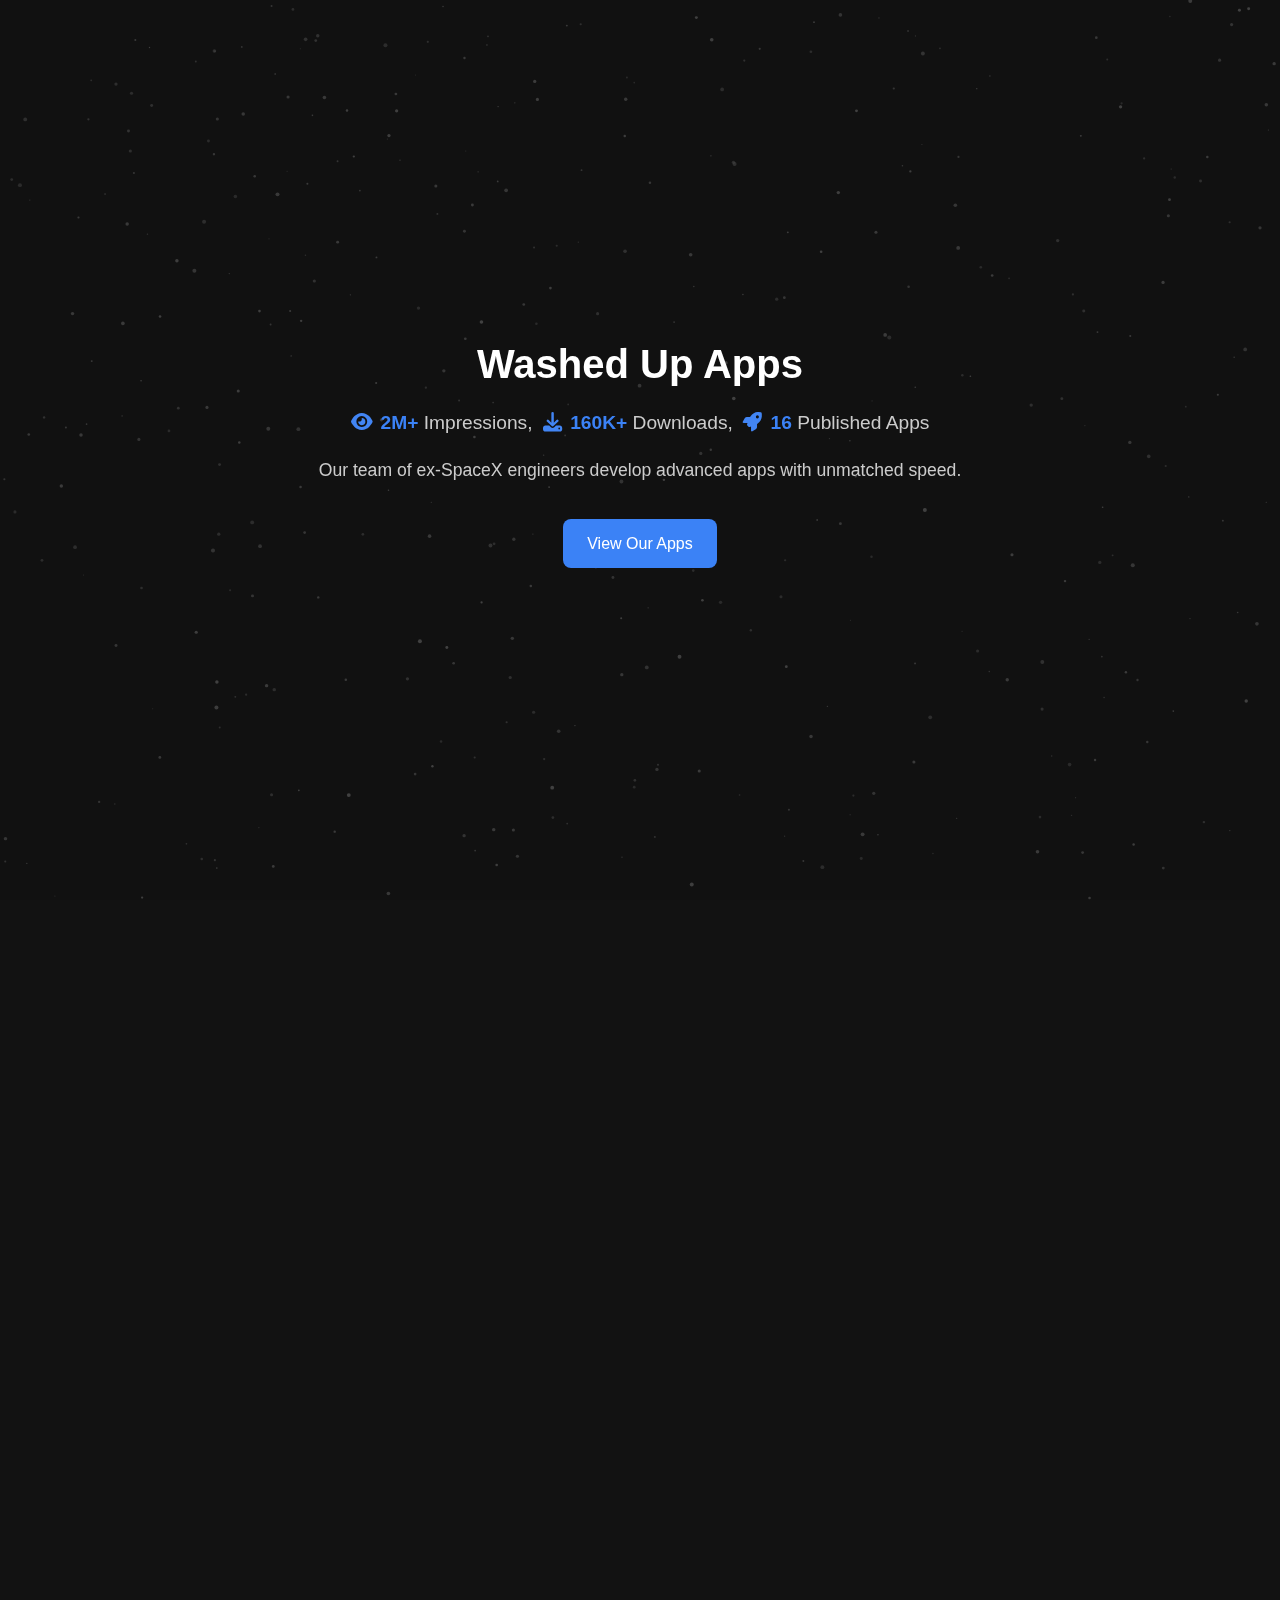
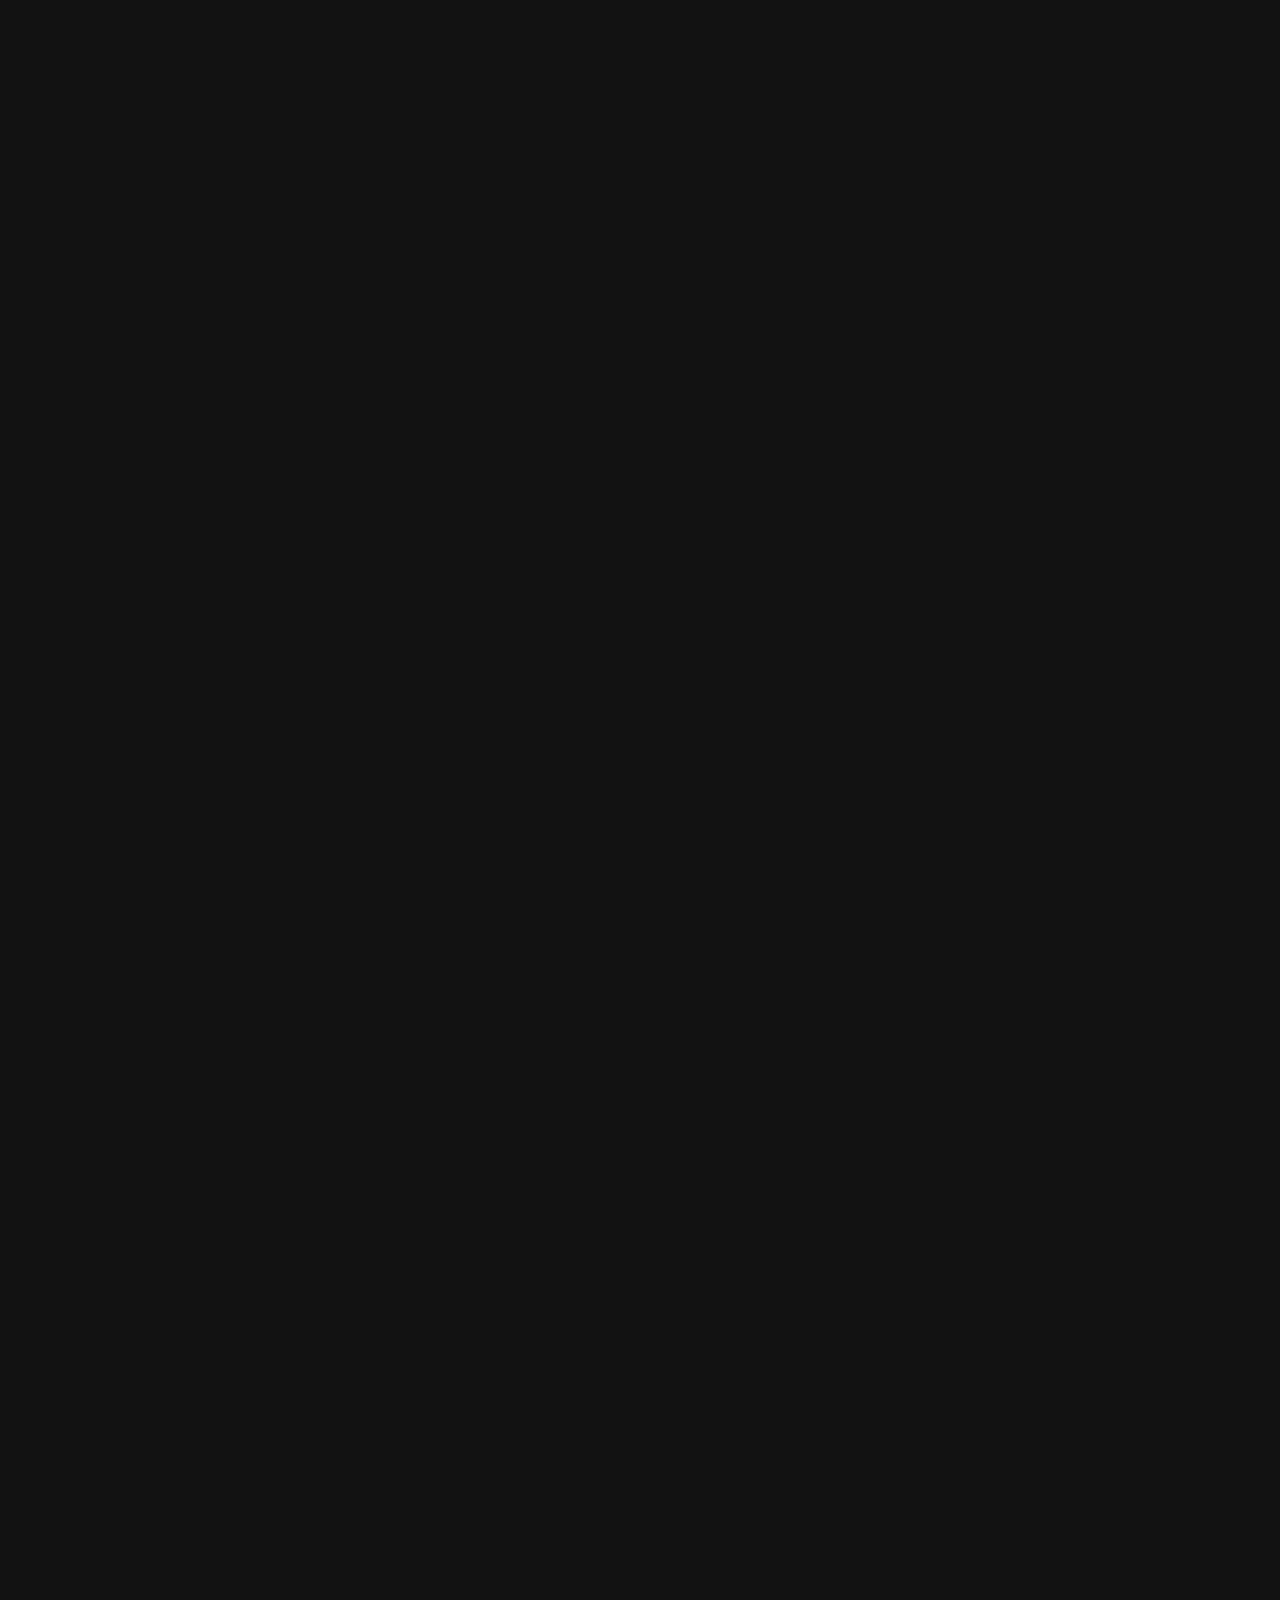
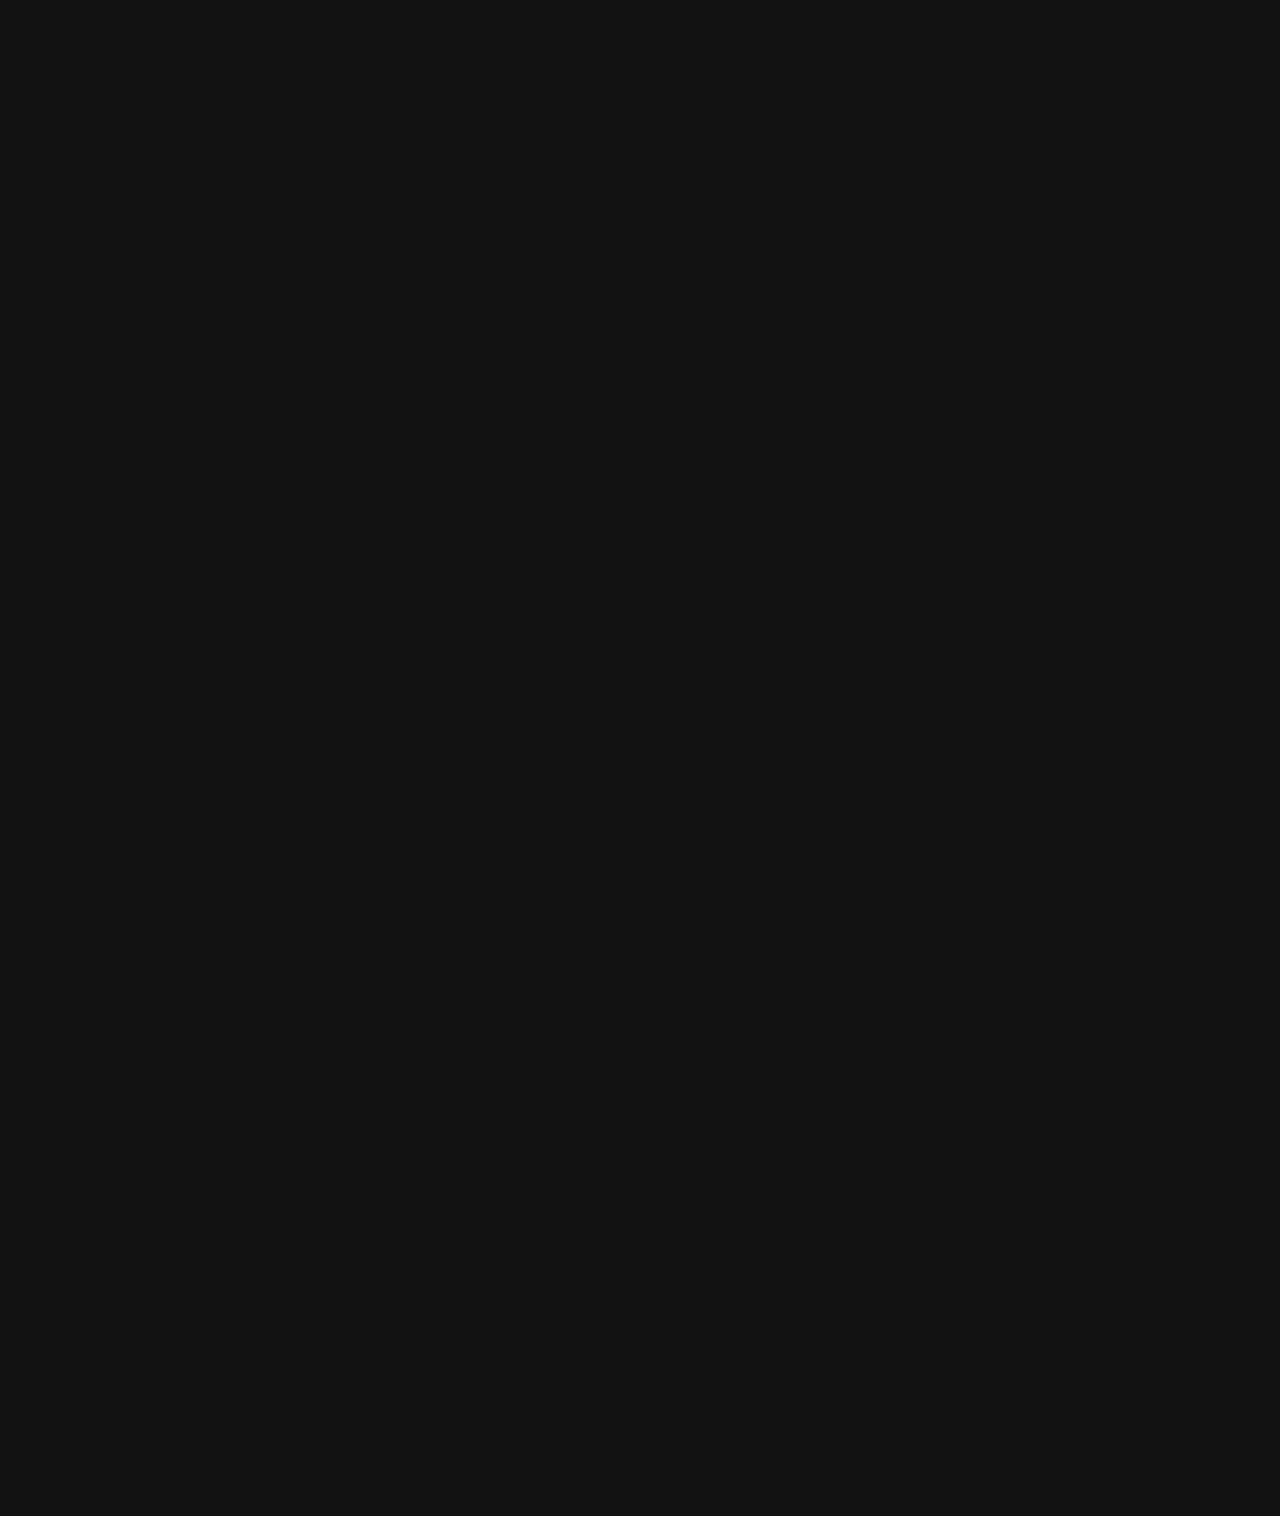
==== index.html @ 058f7f11 "thing" ====
<!DOCTYPE html>
<html lang="en">
<head>
    <meta charset="UTF-8">
    <meta name="viewport" content="width=device-width, initial-scale=1.0">
    <title>Washed Up Apps</title>
    <!-- Favicon -->
    <link rel="icon" href="wash.png" type="image/png">
    <!-- Font Awesome CDN for Icons -->
    <link rel="stylesheet" href="https://cdnjs.cloudflare.com/ajax/libs/font-awesome/6.4.0/css/all.min.css">
    <style>
        /* Reset and Base Styles */
        *, *::before, *::after {
            margin: 0;
            padding: 0;
            box-sizing: border-box;
        }

        html, body {
            height: 100%;
            scroll-behavior: smooth;
            overflow: hidden;
        }

        body {
            background-color: #121212;
            color: #E0E0E0;
            font-family: 'Helvetica Neue', Helvetica, Arial, sans-serif;
            line-height: 1.6;
            position: relative;
            overflow-y: scroll;
            scroll-snap-type: y mandatory;
            padding-top: 0; /* Removed padding as header is no longer present */
        }

        a {
            color: inherit;
            text-decoration: none;
        }

        /* Canvas Background */
        #starfield {
            position: fixed;
            top: 0;
            left: 0;
            width: 100%;
            height: 100%;
            z-index: -1;
        }

        /* Section Styles */
        section {
            scroll-snap-align: start;
            min-height: 100vh;
            padding: 2rem;
            display: flex;
            align-items: center;
            justify-content: center;
            position: relative;
            z-index: 1;
        }

        /* Hero Section */
        .hero {
            background: rgba(18, 18, 18, 0.8);
            display: flex;
            align-items: center;
            justify-content: center;
            text-align: center;
            flex-direction: column;
            color: #FFFFFF;
        }

        .hero h1 {
            font-size: 3rem;
            margin-bottom: 1rem;
            animation: fadeInDown 1s ease-out forwards;
        }

        .hero p {
            font-size: 1.2rem;
            margin-bottom: 2rem;
            color: #CCCCCC;
            animation: fadeInUp 1.2s ease-out forwards;
            max-width: 800px;
            text-align: center; /* Ensure text is centered */
        }

        .hero p i {
            color: #3B82F6;
            margin-right: 0.5rem;
        }

        .hero p span {
            color: #3B82F6; /* Highlight color for numbers */
            font-weight: 600;
        }

        .published-apps-count {
            margin-right: 0.5rem; /* Added spacing between "16" and "Published Apps" */
        }

        .hero a {
            background-color: #3B82F6;
            padding: 0.75rem 1.5rem;
            border-radius: 8px;
            color: #FFFFFF;
            font-weight: 500;
            transition: background-color 0.3s, transform 0.3s;
            animation: fadeInUp 1.4s ease-out forwards;
            display: inline-block;
        }

        .hero a:hover {
            background-color: #2563EB;
            transform: translateY(-2px);
        }

        /* App Portfolio */
        .app-item {
            display: flex;
            align-items: center;
            background-color: rgba(30, 30, 30, 0.95);
            border-radius: 12px;
            padding: 1rem;
            transition: opacity 0.6s ease-out, transform 0.6s ease-out;
            opacity: 0; /* Initial hidden state */
            transform: translateY(20px); /* Initial hidden state */
            box-shadow: 0 4px 8px rgba(0,0,0,0.3);
            backdrop-filter: blur(5px);
            width: 90%;
            max-width: 1200px;
            margin: 2rem auto; /* Horizontally centered */
        }

        /* Animated State */
        .app-item.animate {
            opacity: 1;
            transform: translateY(0);
        }

        /* App Image */
        .app-image {
            flex: 1 1 40%;
            max-width: 30%;
            margin-right: 2rem;
            position: relative;
        }

        .app-image img {
            width: 70%;
            height: auto;
            border-radius: 12px;
            /* Optional: Add an iPhone frame background */
            /* You can use an image of an iPhone frame and position the screenshot inside it */
            /* For simplicity, we're using a placeholder image */
        }

        /* App Details */
        .app-details {
            flex: 2;
            display: flex;
            flex-direction: column;
            justify-content: center;
        }

        .app-title {
            font-size: 1.8rem;
            margin-bottom: 0.5rem;
            color: #FFFFFF;
        }

        .app-description {
            font-size: 1rem;
            color: #B3B3B3;
            margin-bottom: 1.5rem;
        }

        /* App Stats */
        .app-stats {
            display: flex;
            gap: 2rem;
            margin-bottom: 1.5rem;
        }

        .stat {
            display: flex;
            flex-direction: column;
            align-items: flex-start;
        }

        .stat-number {
            font-size: 1.2rem;
            font-weight: 600;
            color: #3B82F6;
        }

        .stat-label {
            font-size: 0.9rem;
            color: #CCCCCC;
        }

        /* Adjust Button Position */
        .app-button {
            align-self: flex-start;
            background-color: #3B82F6;
            color: #FFFFFF;
            padding: 0.75rem 1.5rem;
            border: none;
            border-radius: 8px;
            cursor: pointer;
            transition: background-color 0.3s, transform 0.3s;
            font-size: 1rem;
            font-weight: 500;
        }

        .app-button:hover {
            background-color: #2563EB;
            transform: translateY(-2px);
        }

        /* Contact Section */
        .contact-section {
            background: rgba(18, 18, 18, 0.8);
            display: flex;
            flex-direction: column;
            align-items: center;
            justify-content: center;
            color: #FFFFFF;
        }

        .contact-section h2 {
            font-size: 2rem;
            margin-bottom: 1.5rem;
        }

        .social-links {
            display: flex;
            gap: 2rem;
        }

        .social-links a {
            color: #3B82F6;
            font-size: 1.5rem;
            transition: color 0.3s;
            display: flex;
            align-items: center;
            gap: 0.5rem;
        }

        .social-links a:hover {
            color: #2563EB;
        }

        /* Footer */
        footer {
            text-align: center;
            padding: 2rem 0;
            color: #777777;
            font-size: 0.9rem;
            border-top: 1px solid #333333;
            position: relative;
            z-index: 1;
        }

        /* Animations */
        @keyframes fadeInDown {
            from {
                opacity: 0;
                transform: translateY(-20px);
            }
            to {
                opacity: 1;
                transform: translateY(0);
            }
        }

        @keyframes fadeInUp {
            from {
                opacity: 0;
                transform: translateY(20px);
            }
            to {
                opacity: 1;
                transform: translateY(0);
            }
        }

        /* Responsive */
        @media (max-width: 992px) {
            .app-item {
                flex-direction: column;
                align-items: flex-start;
                margin: 2rem auto; /* Ensure horizontal centering */
            }

            .app-image {
                margin-right: 0;
                margin-bottom: 1.5rem;
                max-width: 100%;
                flex: 1 1 100%;
            }

            .app-stats {
                flex-wrap: wrap;
                gap: 1rem;
            }
        }

        @media (max-width: 768px) {
            .hero h1 {
                font-size: 2.5rem;
            }

            .hero p {
                font-size: 1rem;
            }

            .app-title {
                font-size: 1.5rem;
            }

            .app-description {
                font-size: 0.95rem;
            }

            .stat-number {
                font-size: 1rem;
            }

            .stat-label {
                font-size: 0.8rem;
            }
        }

        @media (max-width: 480px) {
            .app-button {
                padding: 0.6rem 1.2rem;
                font-size: 0.95rem;
            }

            .social-links {
                flex-direction: column;
                gap: 1rem;
            }
        }
    </style>
</head>
<body>

    <!-- Canvas for Moving Starry Background -->
    <canvas id="starfield"></canvas>

    <!-- Hero Section -->
    <section class="hero" id="hero">
        <div class="hero-content">
<h1 style="margin-bottom: 10px; font-size: 2.5rem;">Washed Up Apps</h1>
<p style="line-height: 1.8; font-size: 1.2rem; margin-bottom: 15px;">
    <i class="fas fa-eye" style="color: #4285F4; margin-right: 8px;"></i><span>2M+</span> Impressions,&nbsp;
    <i class="fas fa-download" style="color: #4285F4; margin-right: 8px;"></i><span>160K+</span> Downloads,&nbsp;
    <i class="fas fa-rocket" style="color: #4285F4; margin-right: 8px;"></i><span>16</span> Published Apps
</p>
<p style="line-height: 1.8; font-size: 1.1rem;">
    Our team of ex-SpaceX engineers develop advanced apps with unmatched speed.
</p>
            <a href="#apps">View Our Apps</a>
        </div>
    </section>

    <!-- App Portfolio -->
    <section class="app-item animate" id="apps" data-delay="0.1s">
        <div class="app-image">
            <!-- Replace with your actual screenshot image inside an iPhone frame -->
            <img src="3.png" alt="RizzGPT Screenshot" loading="lazy">
        </div>
        <div class="app-details">
            <h2 class="app-title">RizzGPT</h2>
            <p class="app-description">Your AI-powered dating wingman to craft the perfect messages.</p>
            <div class="app-stats">
                <div class="stat">
                    <span class="stat-number">70k+</span>
                    <span class="stat-label">Downloads</span>
                </div>
                <div class="stat">
                    <span class="stat-number">1M+</span>
                    <span class="stat-label">Impressions</span>
                </div>
                <div class="stat">
                    <span class="stat-number">4.1/5</span>
                    <span class="stat-label">Rating</span>
                </div>
            </div>
            <button class="app-button" onclick="window.location.href='https://apps.apple.com/us/app/rizzgpt-ai-dating-wingman/id6444730312?platform=iphone'">More Info</button>
        </div>
    </section>

    <section class="app-item animate" data-delay="0.2s">
        <div class="app-image">
            <img src="5.png" alt="MemeGPT Screenshot" loading="lazy">
        </div>
        <div class="app-details">
            <h2 class="app-title">MemeGPT</h2>
            <p class="app-description">Create hilarious memes effortlessly with AI-driven tools.</p>
            <div class="app-stats">
                <div class="stat">
                    <span class="stat-number">10K+</span>
                    <span class="stat-label">Downloads</span>
                </div>
                <div class="stat">
                    <span class="stat-number">400K+</span>
                    <span class="stat-label">Impressions</span>
                </div>
                <div class="stat">
                    <span class="stat-number">4.9/5</span>
                    <span class="stat-label">Rating</span>
                </div>
            </div>
            <button class="app-button" onclick="window.location.href='https://apps.apple.com/us/app/memegpt-ai-meme-generator/id6476749813'">More Info</button>
        </div>
    </section>

    <section class="app-item animate" data-delay="0.3s">
        <div class="app-image">
            <img src="4.png" alt="Watevent Screenshot" loading="lazy">
        </div>
        <div class="app-details">
            <h2 class="app-title">Watevent</h2>
            <p class="app-description">Discover and join local fun events tailored to your interests.</p>
            <div class="app-stats">
                <div class="stat">
                    <span class="stat-number">5K+</span>
                    <span class="stat-label">Downloads</span>
                </div>
                <div class="stat">
                    <span class="stat-number">100K+</span>
                    <span class="stat-label">Impressions</span>
                </div>
                <div class="stat">
                    <span class="stat-number">4.9/5</span>
                    <span class="stat-label">Rating</span>
                </div>
            </div>
            <button class="app-button" onclick="window.location.href='https://apps.apple.com/us/app/watevent-local-fun-events/id6475428219?platform=iphone'">More Info</button>
        </div>
    </section>

    <!-- Add more app-item sections as needed -->

    <!-- Contact Section -->
    <section class="contact-section" id="contact">
        <h2>Connect with Us</h2>
        <div class="social-links">
            <a href="https://x.com/ariwasch" target="_blank" aria-label="Ari's X">
                <i class="fab fa-twitter"></i> Ari
            </a>
            <a href="https://x.com/amaan_shabeer" target="_blank" aria-label="Amaan's X">
                <i class="fab fa-twitter"></i> Amaan
            </a>
        </div>
    </section>

    <!-- Footer -->
    <footer>
        &copy; 2024 App Company. All rights reserved.
    </footer>

    <!-- JavaScript for Scroll-triggered Animations and Starfield -->
    <script>
        // Starfield Animation
        const canvas = document.getElementById('starfield');
        const ctx = canvas.getContext('2d');

        // Resize canvas to full window size
        function resizeCanvas() {
            canvas.width = window.innerWidth;
            canvas.height = window.innerHeight;
        }

        window.addEventListener('resize', resizeCanvas);
        resizeCanvas();

        // Star class
        class Star {
            constructor(x, y, radius, speed, opacity) {
                this.x = x;
                this.y = y;
                this.radius = radius;
                this.speed = speed;
                this.opacity = opacity;
                this.direction = Math.random() * Math.PI * 2;
            }

            update() {
                this.x += Math.cos(this.direction) * this.speed;
                this.y += Math.sin(this.direction) * this.speed;

                // Wrap around the screen
                if (this.x < 0) this.x = canvas.width;
                if (this.x > canvas.width) this.x = 0;
                if (this.y < 0) this.y = canvas.height;
                if (this.y > canvas.height) this.y = 0;
            }

            draw(ctx) {
                ctx.beginPath();
                ctx.arc(this.x, this.y, this.radius, 0, Math.PI * 2);
                ctx.fillStyle = `rgba(255, 255, 255, ${this.opacity})`;
                ctx.fill();
            }
        }

        // Initialize stars
        const stars = [];
        const numStars = 400;

        for (let i = 0; i < numStars; i++) {
            const x = Math.random() * canvas.width;
            const y = Math.random() * canvas.height;
            const radius = Math.random() * 1.5 + 0.5;
            const speed = Math.random() * 0.5 + 0.2;
            const opacity = Math.random() * 0.5 + 0.5;
            stars.push(new Star(x, y, radius, speed, opacity));
        }

        // Animation loop
        function animate() {
            ctx.clearRect(0, 0, canvas.width, canvas.height);
            for (let star of stars) {
                star.update();
                star.draw(ctx);
            }
            requestAnimationFrame(animate);
        }

        animate();

        // Scroll-triggered Animations using Intersection Observer
        document.addEventListener('DOMContentLoaded', function() {
            const appItems = document.querySelectorAll('.app-item');

            const observerOptions = {
                root: null, // viewport
                rootMargin: '0px',
                threshold: 0.5 // trigger when 50% of the element is visible
            };

            const observer = new IntersectionObserver((entries, observer) => {
                entries.forEach(entry => {
                    if (entry.isIntersecting) {
                        // Optional: Set a custom delay if using data-delay attribute
                        const delay = entry.target.dataset.delay || '0s';
                        entry.target.style.transitionDelay = delay;

                        // Add the animate class to trigger CSS transition
                        entry.target.classList.add('animate');

                        // Stop observing the current target
                        observer.unobserve(entry.target);
                    }
                });
            }, observerOptions);

            appItems.forEach(item => {
                observer.observe(item);
            });
        });
    </script>
</body>
</html>
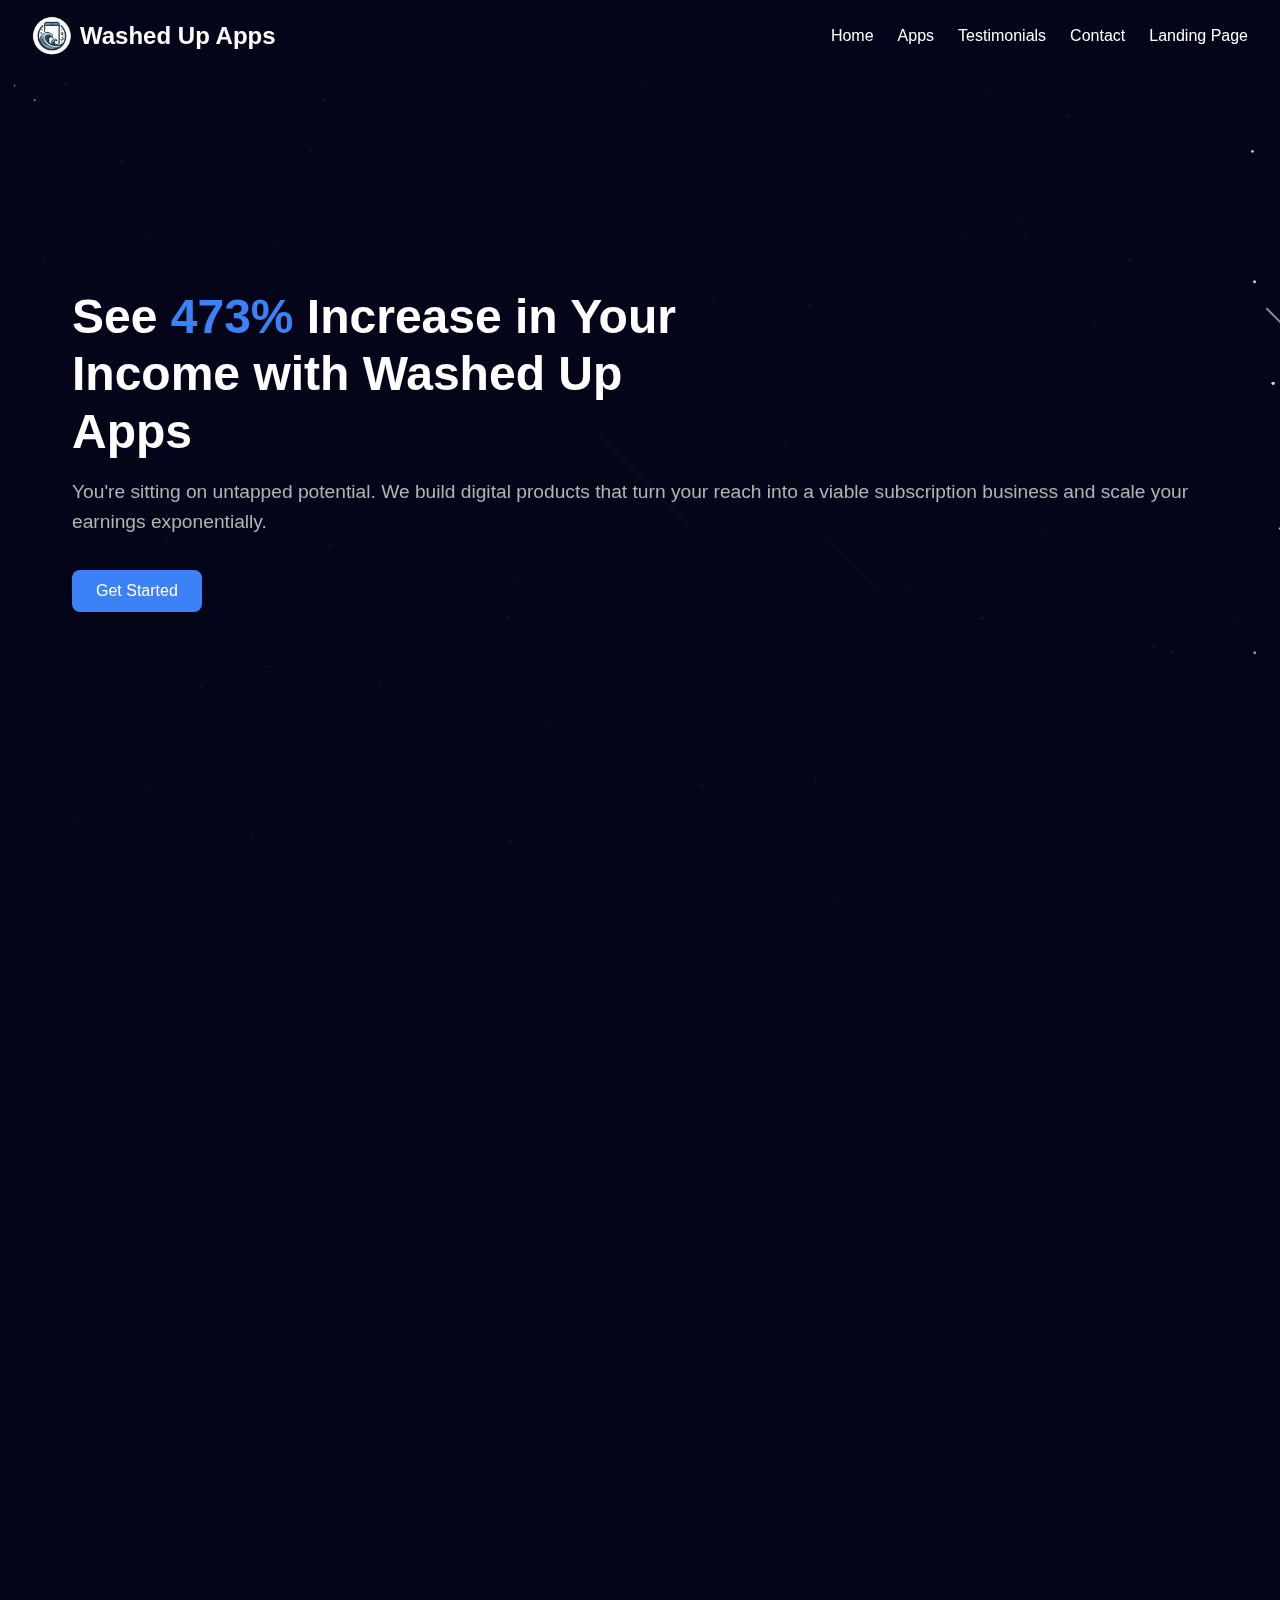
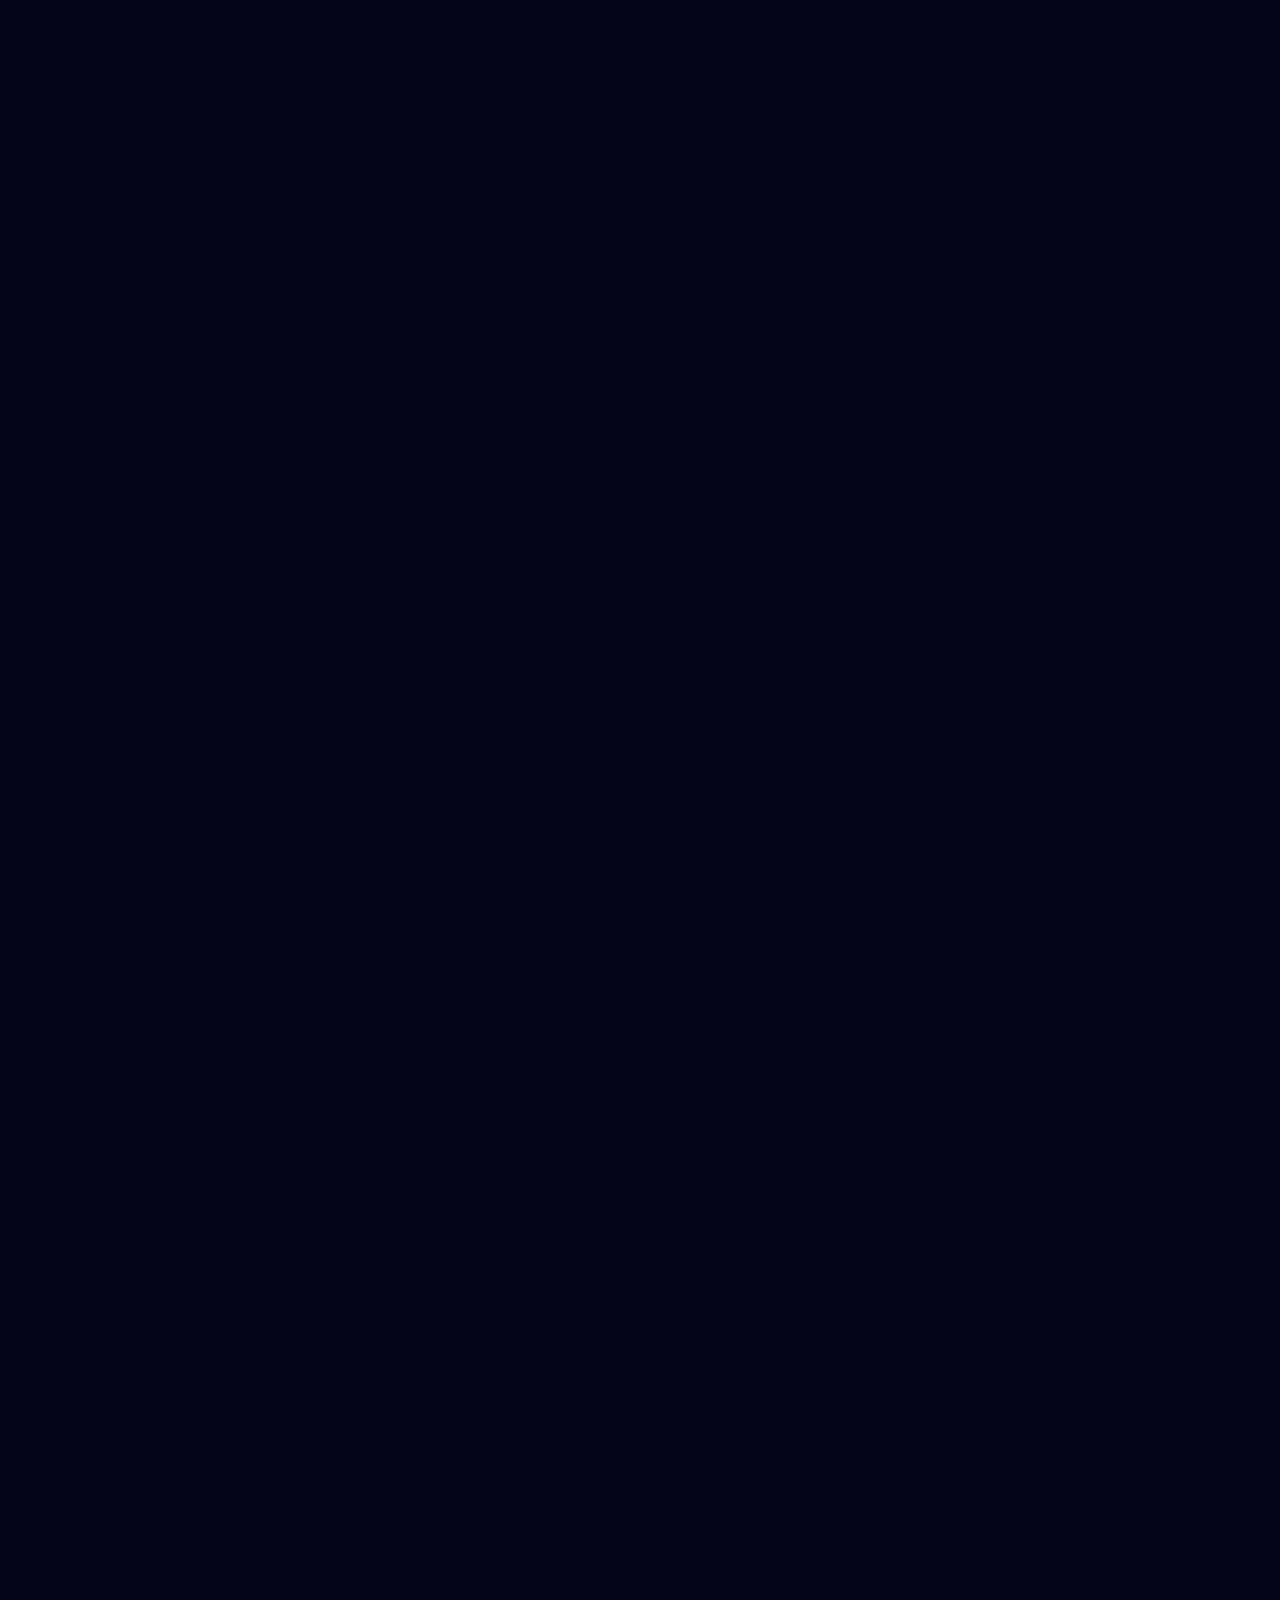
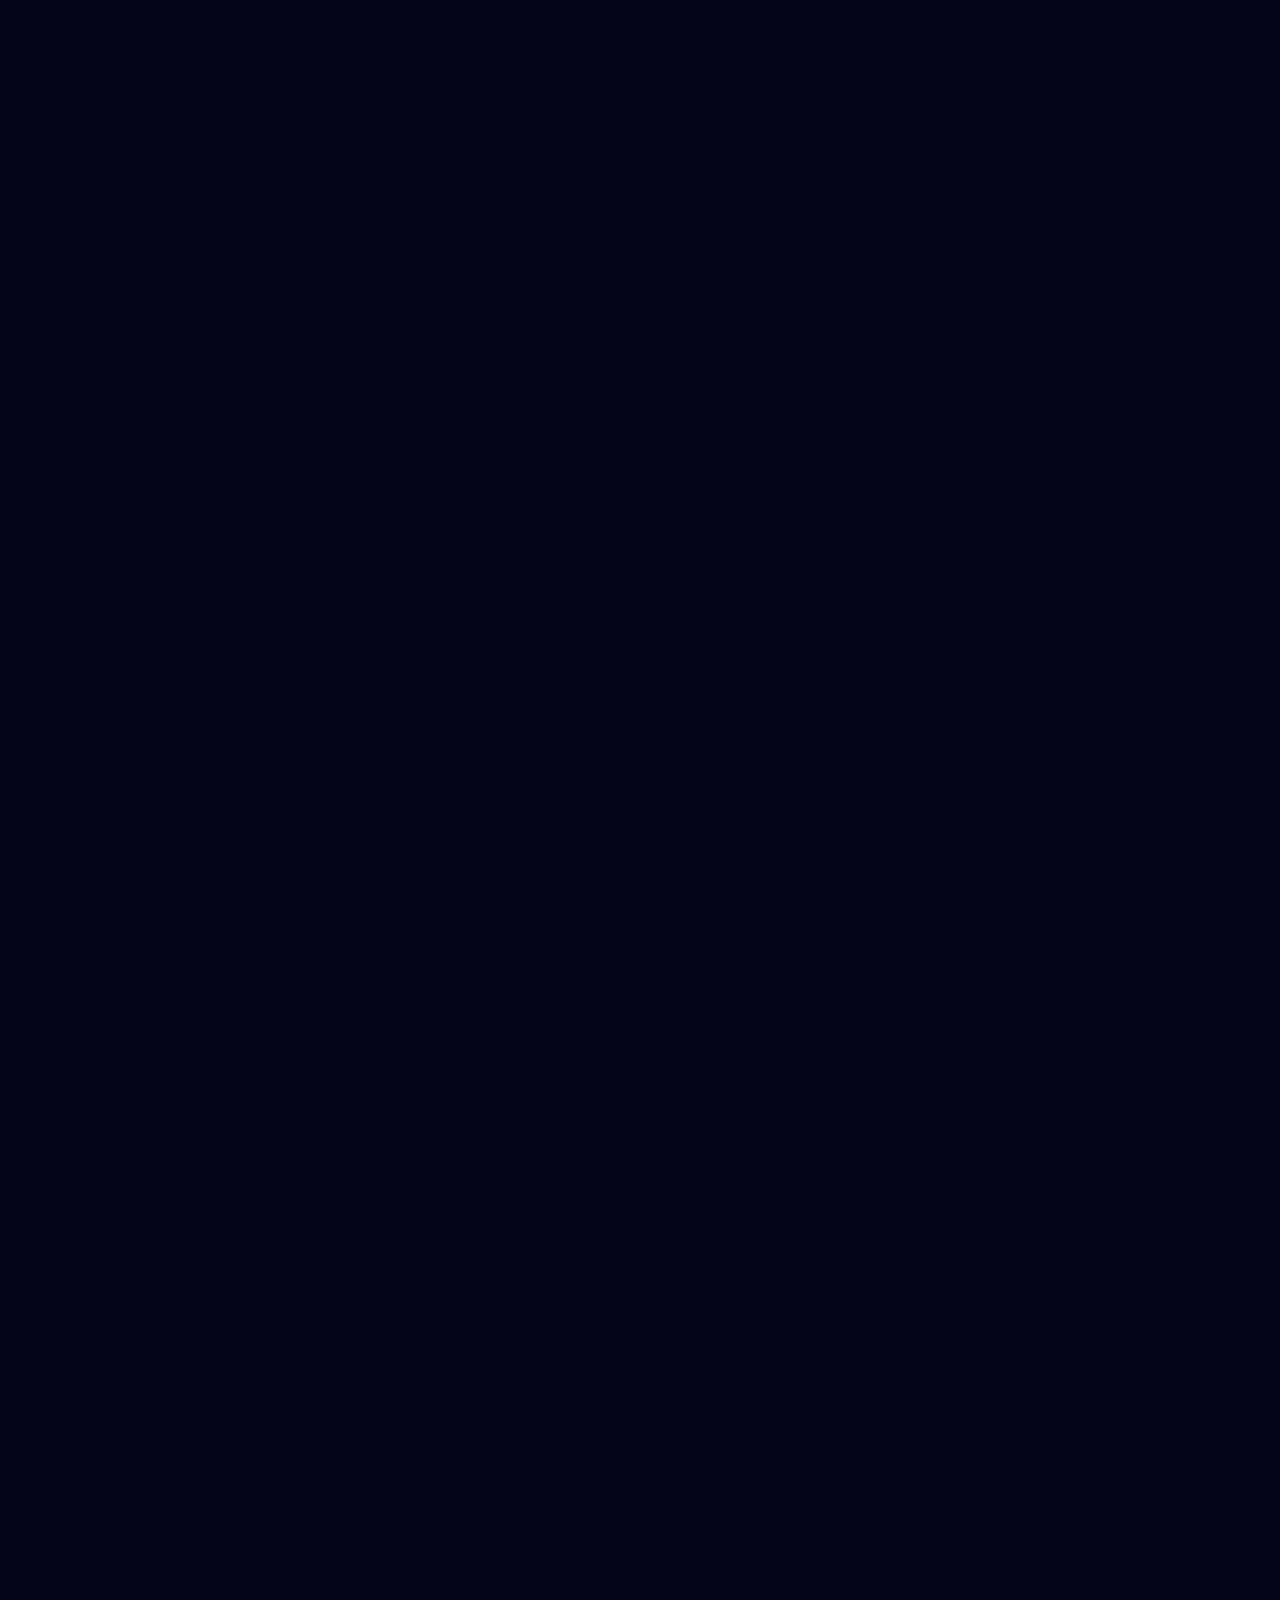
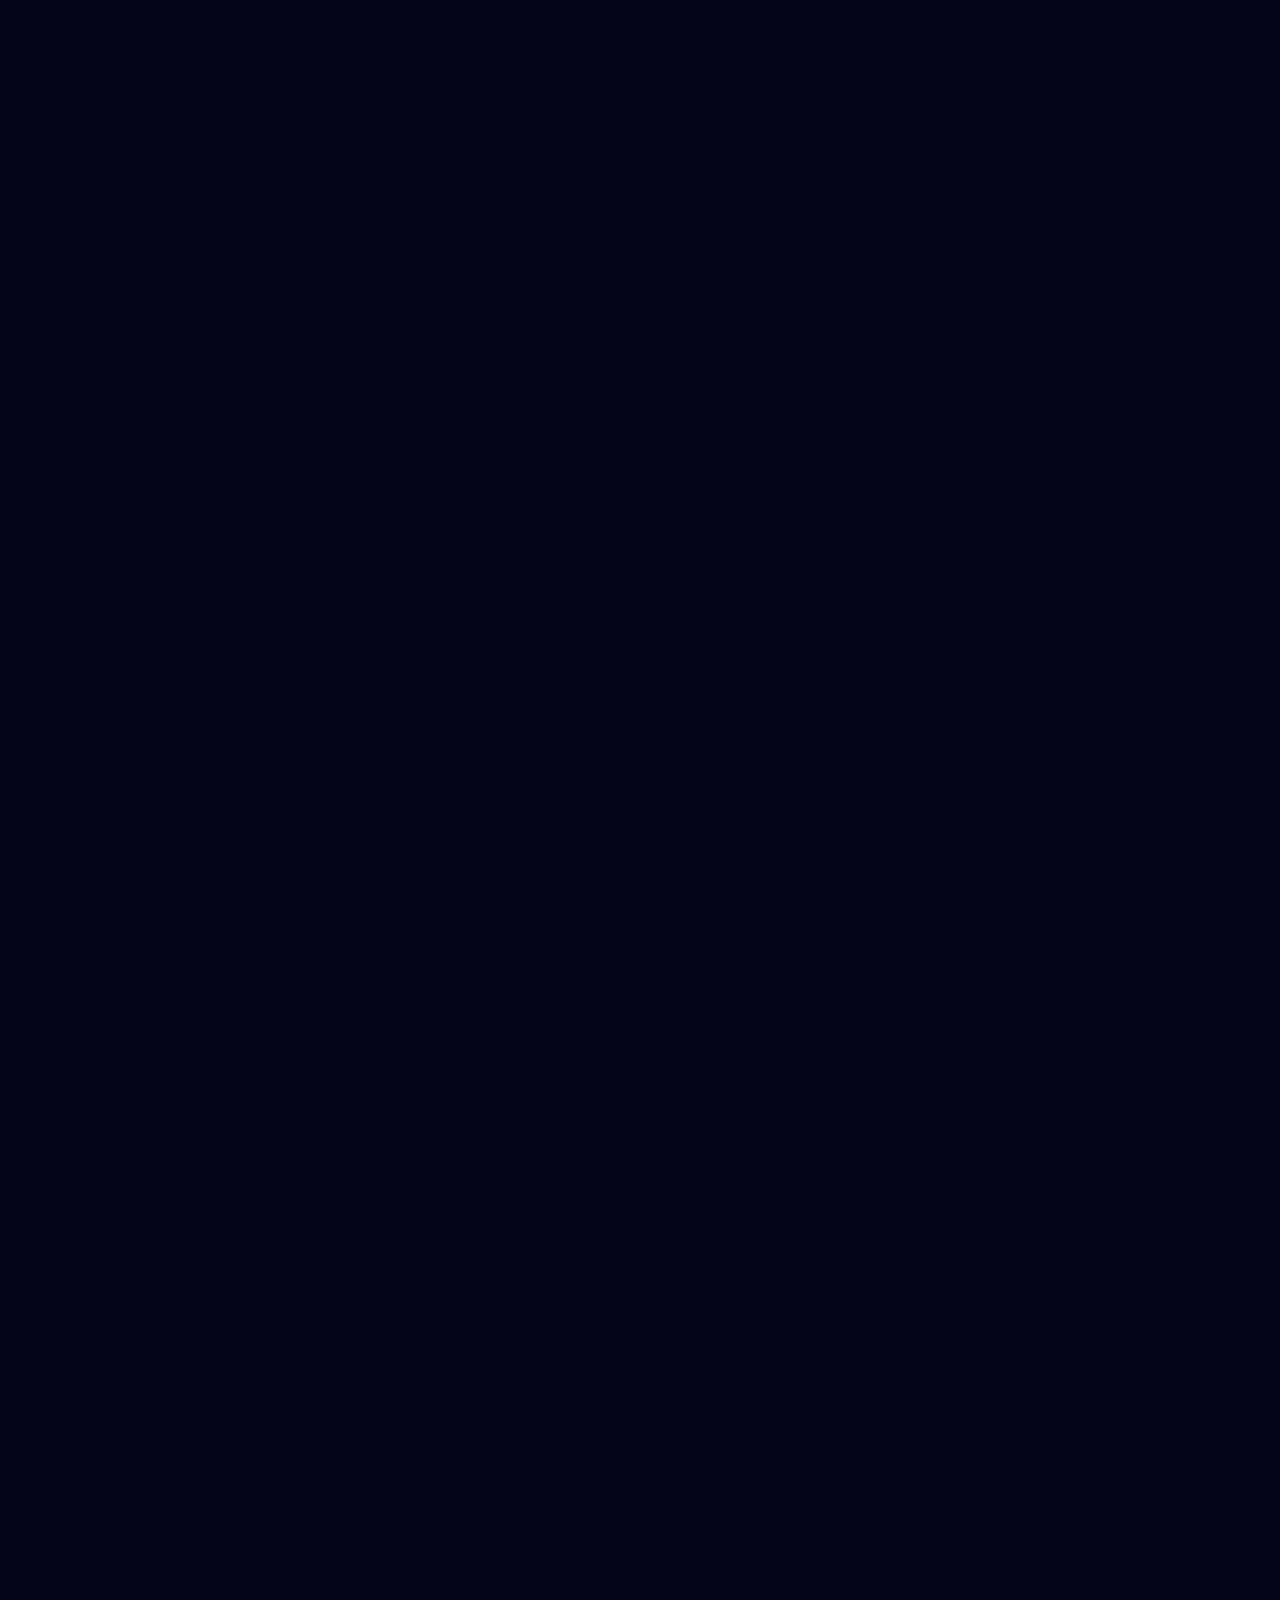
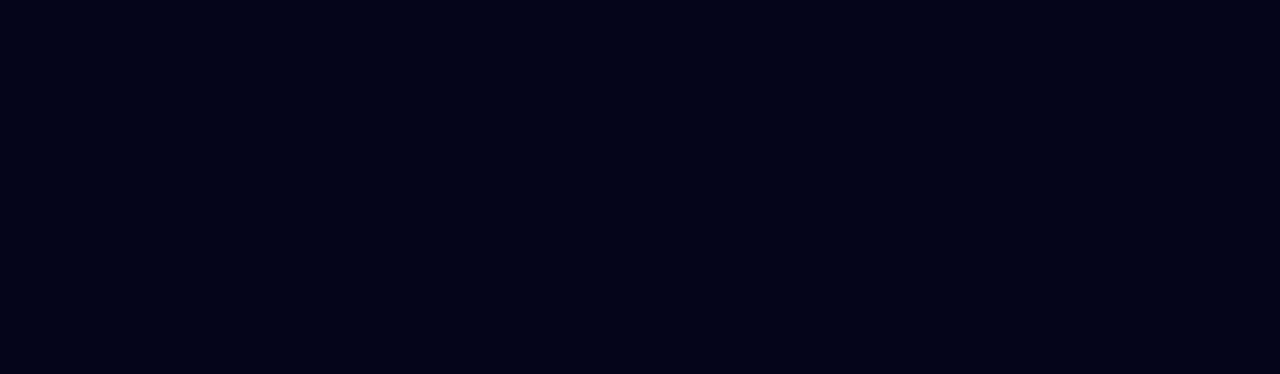
==== commit 488bb76c: "LOOKS STUNNING" ====
--- a/index.html
+++ b/index.html
@@ -1,6 +1,7 @@
 <!DOCTYPE html>
 <html lang="en">
 <head>
+    <!-- Meta Tags and Title -->
     <meta charset="UTF-8">
     <meta name="viewport" content="width=device-width, initial-scale=1.0">
     <title>Washed Up Apps</title>
@@ -8,6 +9,7 @@
     <link rel="icon" href="wash.png" type="image/png">
     <!-- Font Awesome CDN for Icons -->
     <link rel="stylesheet" href="https://cdnjs.cloudflare.com/ajax/libs/font-awesome/6.4.0/css/all.min.css">
+    <!-- Styles -->
     <style>
         /* Reset and Base Styles */
         *, *::before, *::after {
@@ -19,23 +21,87 @@
         html, body {
             height: 100%;
             scroll-behavior: smooth;
-            overflow: hidden;
+            overflow-y: scroll;
+            scroll-snap-type: y mandatory;
         }
 
         body {
-            background-color: #121212;
+            background-color: #05051a; /* Very dark blue */
             color: #E0E0E0;
             font-family: 'Helvetica Neue', Helvetica, Arial, sans-serif;
             line-height: 1.6;
             position: relative;
-            overflow-y: scroll;
-            scroll-snap-type: y mandatory;
-            padding-top: 0; /* Removed padding as header is no longer present */
+            padding-top: 80px; /* Adjusted for fixed header */
         }
 
         a {
             color: inherit;
             text-decoration: none;
+        }
+
+        /* Header Styles */
+        .site-header {
+            position: fixed;
+            top: 0;
+            left: 0;
+            width: 100%;
+            padding: 1rem 2rem;
+            display: flex;
+            justify-content: space-between;
+            align-items: center;
+            background: rgba(5, 5, 26, 0.7); /* Semi-transparent dark blue background */
+            backdrop-filter: blur(10px); /* Optional: adds a blur effect */
+            z-index: 10; /* Ensure the header is above other elements */
+        }
+
+        .logo-container {
+            display: flex;
+            align-items: center;
+        }
+
+        .logo {
+            width: 40px; /* Adjust size as needed */
+            height: 40px;
+            margin-right: 0.5rem;
+        }
+
+        .site-title {
+            font-size: 1.5rem;
+            color: #FFFFFF;
+            font-weight: 600;
+        }
+
+        .navigation {
+            display: flex;
+            gap: 1.5rem;
+        }
+
+        .nav-link {
+            color: #FFFFFF;
+            font-size: 1rem;
+            font-weight: 500;
+            position: relative;
+            transition: color 0.3s;
+        }
+
+        .nav-link::after {
+            content: '';
+            display: block;
+            width: 0%;
+            height: 2px;
+            background: #3B82F6;
+            transition: width 0.3s;
+            position: absolute;
+            bottom: -4px;
+            left: 0;
+        }
+
+        .nav-link:hover {
+            color: #3B82F6;
+        }
+
+        .nav-link:hover::after {
+            width: 100%;
         }
 
         /* Canvas Background */
@@ -61,148 +127,38 @@
         }
 
         /* Hero Section */
-        .hero {
-            background: rgba(18, 18, 18, 0.8);
-            display: flex;
-            align-items: center;
-            justify-content: center;
-            text-align: center;
-            flex-direction: column;
+        .hero-section {
+            background-color: rgba(5, 5, 26, 0.95);
             color: #FFFFFF;
-        }
-
-        .hero h1 {
-            font-size: 3rem;
-            margin-bottom: 1rem;
-            animation: fadeInDown 1s ease-out forwards;
-        }
-
-        .hero p {
-            font-size: 1.2rem;
-            margin-bottom: 2rem;
-            color: #CCCCCC;
-            animation: fadeInUp 1.2s ease-out forwards;
-            max-width: 800px;
-            text-align: center; /* Ensure text is centered */
-        }
-
-        .hero p i {
-            color: #3B82F6;
-            margin-right: 0.5rem;
-        }
-
-        .hero p span {
-            color: #3B82F6; /* Highlight color for numbers */
-            font-weight: 600;
-        }
-
-        .published-apps-count {
-            margin-right: 0.5rem; /* Added spacing between "16" and "Published Apps" */
-        }
-
-        .hero a {
-            background-color: #3B82F6;
-            padding: 0.75rem 1.5rem;
-            border-radius: 8px;
-            color: #FFFFFF;
-            font-weight: 500;
-            transition: background-color 0.3s, transform 0.3s;
-            animation: fadeInUp 1.4s ease-out forwards;
-            display: inline-block;
-        }
-
-        .hero a:hover {
-            background-color: #2563EB;
-            transform: translateY(-2px);
-        }
-
-        /* App Portfolio */
-        .app-item {
-            display: flex;
-            align-items: center;
-            background-color: rgba(30, 30, 30, 0.95);
-            border-radius: 12px;
-            padding: 1rem;
-            transition: opacity 0.6s ease-out, transform 0.6s ease-out;
-            opacity: 0; /* Initial hidden state */
-            transform: translateY(20px); /* Initial hidden state */
-            box-shadow: 0 4px 8px rgba(0,0,0,0.3);
-            backdrop-filter: blur(5px);
-            width: 90%;
-            max-width: 1200px;
-            margin: 2rem auto; /* Horizontally centered */
-        }
-
-        /* Animated State */
-        .app-item.animate {
-            opacity: 1;
-            transform: translateY(0);
-        }
-
-        /* App Image */
-        .app-image {
-            flex: 1 1 40%;
-            max-width: 30%;
-            margin-right: 2rem;
-            position: relative;
-        }
-
-        .app-image img {
-            width: 70%;
-            height: auto;
-            border-radius: 12px;
-            /* Optional: Add an iPhone frame background */
-            /* You can use an image of an iPhone frame and position the screenshot inside it */
-            /* For simplicity, we're using a placeholder image */
-        }
-
-        /* App Details */
-        .app-details {
-            flex: 2;
-            display: flex;
-            flex-direction: column;
-            justify-content: center;
-        }
-
-        .app-title {
-            font-size: 1.8rem;
-            margin-bottom: 0.5rem;
-            color: #FFFFFF;
-        }
-
-        .app-description {
-            font-size: 1rem;
-            color: #B3B3B3;
-            margin-bottom: 1.5rem;
-        }
-
-        /* App Stats */
-        .app-stats {
-            display: flex;
-            gap: 2rem;
-            margin-bottom: 1.5rem;
-        }
-
-        .stat {
+            padding: 6rem 2rem;
+            text-align: left;
             display: flex;
             flex-direction: column;
             align-items: flex-start;
-        }
-
-        .stat-number {
+            max-width: 1200px;
+            margin: 0 auto;
+        }
+
+        .hero-section h1 {
+            font-size: 3rem;
+            line-height: 1.2;
+            margin-bottom: 1rem;
+            color: #FFFFFF;
+            width: 60%; /* Restrict to 60% of the container */
+        }
+
+        .hero-section .highlight {
+            color: #3B82F6; /* Blue color for "473%" */
+        }
+
+        .hero-blurb {
             font-size: 1.2rem;
-            font-weight: 600;
-            color: #3B82F6;
-        }
-
-        .stat-label {
-            font-size: 0.9rem;
-            color: #CCCCCC;
-        }
-
-        /* Adjust Button Position */
-        .app-button {
-            align-self: flex-start;
+            color: #B3B3B3;
+            margin-bottom: 2rem;
+            width: 100%;
+        }
+
+        .hero-button {
             background-color: #3B82F6;
             color: #FFFFFF;
             padding: 0.75rem 1.5rem;
@@ -212,6 +168,264 @@
             transition: background-color 0.3s, transform 0.3s;
             font-size: 1rem;
             font-weight: 500;
+            align-self: flex-start; /* Aligns the button to the left */
+        }
+
+        .hero-button:hover {
+            background-color: #2563EB;
+            transform: translateY(-2px);
+        }
+
+        /* New Revenue Section Styles */
+        .revenue-section {
+            background-color: rgba(5, 5, 26, 0.95);
+            color: #FFFFFF;
+            padding: 4rem 2rem;
+            display: flex;
+            align-items: flex-start;
+            max-width: 1200px;
+            margin: 0 auto;
+
+            align-items: center;
+            justify-content: center;
+            min-height: 100vh; /* Ensure full-screen height */
+            scroll-snap-align: start; /* Enable scroll snapping */
+        }
+
+        .revenue-content {
+            flex: 1;
+            padding-right: 2rem;
+        }
+
+        .revenue-content h2 {
+            font-size: 3rem;
+            font-weight: bold;
+            line-height: 1.2;
+        }
+
+        .revenue-image {
+            flex: 1;
+            display: flex;
+            justify-content: center;
+        }
+
+        .revenue-image img {
+            max-width: 80%;
+            height: auto;
+        }
+
+        @media (max-width: 992px) {
+            .revenue-section {
+                flex-direction: column;
+                text-align: center;
+            }
+
+            .revenue-content {
+                padding-right: 0;
+                margin-bottom: 2rem;
+            }
+
+            .revenue-image img {
+                max-width: 100%;
+            }
+        }
+
+        /* Our Numbers Section */
+        .numbers-section {
+            background-color: rgba(5, 5, 26, 0.0);
+            padding: 4rem 2rem;
+            text-align: center;
+            color: #FFFFFF;
+            display: flex;
+            flex-direction: column;
+            align-items: center;
+        }
+
+        .numbers-section h2 {
+            font-size: 2.5rem;
+            margin-bottom: 2rem; /* Space between heading and boxes */
+        }
+
+        .numbers-container {
+            display: flex;
+            justify-content: center;
+            gap: 2rem;
+            flex-wrap: wrap;
+        }
+
+        .number-box {
+            background-color: rgba(30, 30, 30, 0.7);
+            border-radius: 12px;
+            padding: 2rem;
+            flex: 1 1 200px;
+            max-width: 300px;
+            box-shadow: 0 4px 8px rgba(0,0,0,0.3);
+            backdrop-filter: blur(5px);
+            transition: transform 0.3s, background-color 0.3s;
+        }
+
+        .number-box:hover {
+            transform: translateY(-5px);
+            background-color: rgba(30, 30, 30, 0.95);
+        }
+
+        .number {
+            font-size: 3rem;
+            font-weight: 700;
+            color: #3B82F6;
+            margin-bottom: 0.5rem;
+        }
+
+        .label {
+            font-size: 1.2rem;
+            color: #CCCCCC;
+        }
+
+        /* App Portfolio Layout */
+        .app-portfolio {
+            display: flex;
+            flex-direction: column;
+            align-items: center; /* Center the app items */
+            gap: 2rem;
+            padding: 2rem;
+            max-width: 1200px; /* Ensure the portfolio doesn't exceed this width */
+            margin: 0 auto; /* Center the portfolio section */
+        }
+
+        .app-portfolio h2 {
+            text-align: center;
+            font-size: 2rem;
+            margin-bottom: 2rem;
+            color: #FFFFFF;
+            animation: fadeInDown 1s ease-out forwards;
+        }
+
+        /* App Item Styling */
+        .app-item {
+            display: flex;
+            align-items: center;
+            background-color: rgba(30, 30, 30, 0.7);
+            border-radius: 12px;
+            padding: 1.5rem;
+            transition: opacity 0.6s ease-out, transform 0.6s ease-out;
+            opacity: 0;
+            transform: translateY(20px);
+            box-shadow: 0 4px 8px rgba(0,0,0,0.3);
+            backdrop-filter: blur(5px);
+            width: 100%; /* Make each app-item take full width of the portfolio */
+            max-width: 800px; /* Optional: Restrict maximum width for better readability */
+            gap: 0.5rem; /* Reduced gap for closer spacing */
+        }
+
+        /* Animate on Load */
+        .app-item.animate {
+            opacity: 1;
+            transform: translateY(0);
+        }
+
+        /* Image Left Layout */
+        .app-item.image-left {
+            flex-direction: row;
+        }
+
+        .app-item.image-left .app-details {
+            text-align: right;
+            align-items: flex-end; /* Align content to the right */
+        }
+
+        .app-item.image-left .app-button {
+            align-self: flex-end; /* Right align the button */
+        }
+
+        /* Image Right Layout */
+        .app-item.image-right {
+            flex-direction: row-reverse;
+        }
+
+        .app-item.image-right .app-details {
+            text-align: left;
+            align-items: flex-start; /* Align content to the left */
+        }
+
+        .app-item.image-right .app-button {
+            align-self: flex-start; /* Left align the button */
+        }
+
+        /* App Image */
+        .app-image {
+            flex: 1;
+            max-width: 20%;
+            margin: 0; /* Removed margin for closer spacing */
+        }
+
+        .app-image img {
+            width: 100%;
+            height: auto;
+            border-radius: 12px;
+            transition: transform 0.3s;
+        }
+
+        .app-image img:hover {
+            transform: scale(1.05);
+        }
+
+        /* App Details */
+        .app-details {
+            flex: 2;
+            display: flex;
+            flex-direction: column;
+            justify-content: center;
+        }
+
+        /* App Title */
+        .app-title {
+            font-size: 2rem;
+            margin-bottom: 0.5rem;
+            color: #FFFFFF;
+        }
+
+        /* App Description */
+        .app-description {
+            font-size: 1.1rem;
+            color: #B3B3B3;
+            margin-bottom: 1.5rem;
+        }
+
+        /* App Stats */
+        .app-stats {
+            display: flex;
+            gap: 2rem;
+            margin-bottom: 1.5rem;
+        }
+
+        .stat {
+            display: flex;
+            flex-direction: column;
+            align-items: flex-start;
+        }
+
+        .stat-number {
+            font-size: 1.2rem;
+            font-weight: 600;
+            color: #3B82F6;
+        }
+
+        .stat-label {
+            font-size: 0.9rem;
+            color: #CCCCCC;
+        }
+
+        /* App Button */
+        .app-button {
+            background-color: #3B82F6;
+            color: #FFFFFF;
+            padding: 0.75rem 1.5rem;
+            border: none;
+            border-radius: 8px;
+            cursor: pointer;
+            transition: background-color 0.3s, transform 0.3s;
+            font-size: 1rem;
+            font-weight: 500;
         }
 
         .app-button:hover {
@@ -219,9 +433,104 @@
             transform: translateY(-2px);
         }
 
+        /* Testimonials Section */
+        .testimonials-section {
+            background: rgba(5, 5, 26, 0.95);
+            padding: 4rem 2rem;
+            text-align: center;
+            color: #FFFFFF;
+            display: flex;
+            flex-direction: column;
+            align-items: center;
+        }
+
+        .testimonials-section h2 {
+            font-size: 2rem;
+            margin-bottom: 1rem;
+        }
+
+        .xyz-blurb {
+            background-color: rgba(5, 5, 26, 0.95);
+            padding: 2rem;
+            border-radius: 12px;
+            margin-bottom: 3rem;
+            max-width: 800px;
+            font-size: 1.5rem; /* Added this line to increase font size */
+
+        }
+
+        .testimonial-divider {
+            width: 100%;
+            height: 2px;
+            background-color: #3B82F6;
+            margin-bottom: 3rem;
+        }
+
+        .testimonial-container {
+            max-width: 1200px;
+            margin: 0 auto;
+            width: 100%;
+            display: flex;
+            flex-direction: column;
+            gap: 2rem;
+        }
+
+        .testimonial {
+            display: flex;
+            align-items: flex-start;
+            text-align: left;
+            gap: 2rem;
+        }
+
+        .testimonial:last-child {
+            margin-bottom: 0;
+        }
+
+        .testimonial-image {
+            flex-shrink: 0;
+        }
+
+        .profile-pic {
+            width: 120px;
+            height: 120px;
+            border-radius: 50%;
+            object-fit: cover;
+            border: 3px solid #3B82F6;
+        }
+
+        blockquote {
+            font-size: 1.5rem;
+            font-style: italic;
+            margin-bottom: 1rem;
+            position: relative;
+            padding-left: 1.5rem;
+        }
+
+        /* Stars for Rating */
+        .stars {
+            color: #FFD700; /* Gold color for stars */
+            margin-bottom: 1rem;
+        }
+
+        .stars i {
+            margin-right: 0.2rem;
+        }
+
+        cite {
+            font-style: normal;
+            font-weight: bold;
+        }
+
+        .influencer-info {
+            display: block;
+            color: #888;
+            font-size: 0.9rem;
+            margin-top: 0.5rem;
+        }
+
         /* Contact Section */
         .contact-section {
-            background: rgba(18, 18, 18, 0.8);
+            background: rgba(5, 5, 26, 0.95);
             display: flex;
             flex-direction: column;
             align-items: center;
@@ -286,174 +595,481 @@
             }
         }
 
-        /* Responsive */
+        /* Responsive Adjustments */
+        @media (max-width: 1200px) {
+            .app-item {
+                max-width: 95%; /* Allow app-items to take up more space on smaller screens */
+            }
+        }
+
         @media (max-width: 992px) {
             .app-item {
                 flex-direction: column;
-                align-items: flex-start;
-                margin: 2rem auto; /* Ensure horizontal centering */
+                align-items: center;
+            }
+
+            .app-item.image-left, .app-item.image-right {
+                flex-direction: column;
             }
 
             .app-image {
+                max-width: 80%;
+                margin: 1rem 0;
+            }
+
+            .app-details {
+                align-items: center;
+                text-align: center;
+            }
+
+            .app-stats {
+                flex-direction: column;
+                gap: 1rem;
+            }
+
+            /* Numbers Section Adjustments */
+            .numbers-container {
+                flex-direction: column;
+                gap: 1.5rem;
+            }
+
+            /* Hero Section Adjustments */
+            .hero-section {
+                align-items: center;      /* Centers items on smaller screens */
+                text-align: center;       /* Centers text */
+            }
+
+            .hero-section h1 {
+                width: 80%; /* Adjust width on smaller screens */
+            }
+
+            .hero-blurb {
+                max-width: 100%;
+                text-align: center;
+            }
+
+            .hero-button {
+                align-self: center;       /* Centers the button */
+            }
+
+            /* Testimonials Adjustments */
+            .testimonial {
+                flex-direction: column;
+                text-align: center;
+                align-items: center;
+            }
+
+            .testimonial-image {
                 margin-right: 0;
-                margin-bottom: 1.5rem;
-                max-width: 100%;
-                flex: 1 1 100%;
-            }
-
-            .app-stats {
-                flex-wrap: wrap;
-                gap: 1rem;
+                margin-bottom: 1rem;
+            }
+
+            blockquote {
+                font-size: 1.2rem;
+                padding-left: 0;
+            }
+
+            .stars {
+                justify-content: center;
+            }
+
+            /* Testimonials Blurb Adjustment */
+            .testimonials-blurb {
+                font-size: 1rem;
             }
         }
 
         @media (max-width: 768px) {
-            .hero h1 {
+            .hero-section {
+                padding: 4rem 1rem;
+            }
+
+            .hero-section h1 {
                 font-size: 2.5rem;
-            }
-
-            .hero p {
+                width: 80%; /* Further adjust width */
+            }
+
+            .hero-blurb {
                 font-size: 1rem;
             }
 
             .app-title {
-                font-size: 1.5rem;
+                font-size: 1.8rem;
             }
 
             .app-description {
-                font-size: 0.95rem;
+                font-size: 1rem;
             }
 
             .stat-number {
-                font-size: 1rem;
+                font-size: 1.2rem;
             }
 
             .stat-label {
-                font-size: 0.8rem;
-            }
-        }
-
-        @media (max-width: 480px) {
+                font-size: 0.9rem;
+            }
+
             .app-button {
                 padding: 0.6rem 1.2rem;
                 font-size: 0.95rem;
             }
 
+            .numbers-section h2 {
+                font-size: 2rem;
+            }
+
+            .number {
+                font-size: 2.5rem;
+            }
+
+            .label {
+                font-size: 1rem;
+            }
+
+            .section-break {
+                height: 30px;
+            }
+
+            .testimonials-section h2 {
+                font-size: 2rem;
+            }
+
+            blockquote {
+                font-size: 1.2rem;
+            }
+        }
+
+        @media (max-width: 480px) {
+            .hero-section {
+                padding: 3rem 1rem;
+            }
+
+            .hero-section h1 {
+                font-size: 2rem;
+                width: 100%; /* Full width on very small screens */
+            }
+
+            .hero-blurb {
+                font-size: 0.9rem;
+            }
+
+            .hero-button {
+                padding: 0.6rem 1.2rem;
+                font-size: 0.95rem;
+            }
+
             .social-links {
                 flex-direction: column;
                 gap: 1rem;
             }
+
+            .app-stats {
+                flex-direction: column;
+                gap: 0.5rem;
+            }
+
+            .numbers-container {
+                gap: 1rem;
+            }
+
+            .number-box {
+                padding: 1.5rem;
+            }
+
+            .section-break {
+                height: 20px;
+            }
+
+            .stars {
+                gap: 0.2rem;
+            }
+
+            .testimonials-blurb {
+                font-size: 0.9rem;
+            }
+        }
+        /* Styling for Explore All Apps button */
+        .explore-all-container {
+            display: flex;
+            justify-content: center;
+        }
+
+        .explore-all-button {
+            background-color: #3B82F6;
+            color: #FFFFFF;
+            padding: 0.75rem 1.5rem;
+            border: none;
+            border-radius: 8px;
+            cursor: pointer;
+            transition: background-color 0.3s, transform 0.3s;
+            font-size: 1.2rem;
+            font-weight: 500;
+        }
+
+        .explore-all-button:hover {
+            background-color: #2563EB;
+            transform: translateY(-2px);
+        }
+
+        /* Section Break Styling */
+        .section-break {
+            width: 100%;
+            height: 50px; /* Adjust the height as needed */
+            background-color: transparent; /* Can be changed to a color or include a decorative element */
+            margin-bottom: 2rem; /* Space before the Numbers Section */
+        }
+
+        /* Smaller Break for Internal Separation */
+        .section-break.small-break {
+            height: 20px; /* Adjust height for smaller separation */
+            margin-bottom: 1.5rem; /* Space after the heading */
         }
     </style>
 </head>
 <body>
 
+    <!-- Header Section -->
+    <header class="site-header">
+        <div class="logo-container">
+            <img src="wash.png" alt="Washed Up Apps Logo" class="logo">
+            <span class="site-title">Washed Up Apps</span>
+        </div>
+        <nav class="navigation">
+            <a href="#hero" class="nav-link">Home</a>
+            <a href="#apps" class="nav-link">Apps</a>
+            <a href="#testimonials" class="nav-link">Testimonials</a>
+            <a href="#contact" class="nav-link">Contact</a>
+            <a href="apps.html" class="nav-link">Landing Page</a>
+
+        </nav>
+    </header>
+
     <!-- Canvas for Moving Starry Background -->
     <canvas id="starfield"></canvas>
 
     <!-- Hero Section -->
-    <section class="hero" id="hero">
-        <div class="hero-content">
-<h1 style="margin-bottom: 10px; font-size: 2.5rem;">Washed Up Apps</h1>
-<p style="line-height: 1.8; font-size: 1.2rem; margin-bottom: 15px;">
-    <i class="fas fa-eye" style="color: #4285F4; margin-right: 8px;"></i><span>2M+</span> Impressions,&nbsp;
-    <i class="fas fa-download" style="color: #4285F4; margin-right: 8px;"></i><span>160K+</span> Downloads,&nbsp;
-    <i class="fas fa-rocket" style="color: #4285F4; margin-right: 8px;"></i><span>16</span> Published Apps
-</p>
-<p style="line-height: 1.8; font-size: 1.1rem;">
-    Our team of ex-SpaceX engineers develop advanced apps with unmatched speed.
-</p>
-            <a href="#apps">View Our Apps</a>
+    <section class="hero-section" id="hero">
+        <h1>See <span class="highlight">473%</span> Increase in Your Income with Washed Up Apps</h1>
+        <p class="hero-blurb">You're sitting on untapped potential. We build digital products that turn your reach into a viable subscription business and scale your earnings exponentially.</p>
+        <button class="hero-button" onclick="window.location.href='#contact'">Get Started</button>
+    </section>
+
+    <!-- New Revenue Stream Section -->
+    <section class="revenue-section">
+        <div class="revenue-content">
+            <h2>Unlock a New Revenue Stream</h2>
+        </div>
+        <div class="revenue-image">
+            <img src="revenuecatchat.png" alt="Revenue Stream Image" loading="lazy">
         </div>
     </section>
 
-    <!-- App Portfolio -->
-    <section class="app-item animate" id="apps" data-delay="0.1s">
-        <div class="app-image">
-            <!-- Replace with your actual screenshot image inside an iPhone frame -->
-            <img src="3.png" alt="RizzGPT Screenshot" loading="lazy">
+    <!-- Break Before Numbers Section -->
+    <div class="section-break"></div>
+
+    <!-- Our Numbers Section -->
+    <section class="numbers-section">
+        <h2>Our Numbers Speak for Themselves</h2>
+        <div class="numbers-container">
+            <div class="number-box">
+                <div class="number">160K+</div>
+                <div class="label">Downloads</div>
+            </div>
+            <div class="number-box">
+                <div class="number">16</div>
+                <div class="label">Apps Launched</div>
+            </div>
+            <div class="number-box">
+                <div class="number">4M+</div>
+                <div class="label">App Impressions</div>
+            </div>
         </div>
-        <div class="app-details">
-            <h2 class="app-title">RizzGPT</h2>
-            <p class="app-description">Your AI-powered dating wingman to craft the perfect messages.</p>
-            <div class="app-stats">
-                <div class="stat">
-                    <span class="stat-number">70k+</span>
-                    <span class="stat-label">Downloads</span>
+    </section>
+
+    <!-- App Portfolio Section -->
+    <section class="app-portfolio" id="apps">
+        <br>
+        <h2>Some Apps We Worked On</h2>
+
+        <!-- RizzGPT App Item -->
+        <div class="app-item animate image-left" id="app2" data-delay="0.2s">
+            <div class="app-image">
+                <img src="3.png" alt="RizzGPT Screenshot" loading="lazy">
+            </div>
+            <div class="app-details">
+                <h2 class="app-title">RizzGPT</h2>
+                <p class="app-description">Your AI-powered dating wingman to craft the perfect messages.</p>
+                <div class="app-stats">
+                    <div class="stat">
+                        <span class="stat-number">70K+</span>
+                        <span class="stat-label">Downloads</span>
+                    </div>
+                    <div class="stat">
+                        <span class="stat-number">1M+</span>
+                        <span class="stat-label">Impressions</span>
+                    </div>
+                    <div class="stat">
+                        <span class="stat-number">4.1/5</span>
+                        <span class="stat-label">Rating</span>
+                    </div>
                 </div>
-                <div class="stat">
-                    <span class="stat-number">1M+</span>
-                    <span class="stat-label">Impressions</span>
+                <button class="app-button" onclick="window.location.href='https://apps.apple.com/us/app/rizzgpt-ai-dating-wingman/id6444730312?platform=iphone'">More Info</button>
+            </div>
+        </div>
+
+        <!-- MemeGPT App Item -->
+        <div class="app-item animate image-right" id="app2" data-delay="0.2s">
+            <div class="app-image">
+                <img src="5.png" alt="MemeGPT Screenshot" loading="lazy">
+            </div>
+            <div class="app-details">
+                <h2 class="app-title">MemeGPT</h2>
+                <p class="app-description">Create hilarious memes effortlessly with AI-driven tools.</p>
+                <div class="app-stats">
+                    <div class="stat">
+                        <span class="stat-number">10K+</span>
+                        <span class="stat-label">Downloads</span>
+                    </div>
+                    <div class="stat">
+                        <span class="stat-number">400K+</span>
+                        <span class="stat-label">Impressions</span>
+                    </div>
+                    <div class="stat">
+                        <span class="stat-number">4.9/5</span>
+                        <span class="stat-label">Rating</span>
+                    </div>
                 </div>
-                <div class="stat">
-                    <span class="stat-number">4.1/5</span>
-                    <span class="stat-label">Rating</span>
+                <button class="app-button" onclick="window.location.href='https://apps.apple.com/us/app/memegpt-ai-meme-generator/id6476749813'">More Info</button>
+            </div>
+        </div>
+
+        <!-- Bald AI App Item -->
+        <div class="app-item animate image-left" id="app3" data-delay="0.3s">
+            <div class="app-image">
+                <img src="baldai.png" alt="Bald AI Screenshot" loading="lazy">
+            </div>
+            <div class="app-details">
+                <h2 class="app-title">Bald AI</h2>
+                <p class="app-description">Track, manage, and fight hair loss with an AI companion made to regain your confidence.</p>
+                <div class="app-stats">
+                    <div class="stat">
+                        <span class="stat-number">50K+</span>
+                        <span class="stat-label">Downloads</span>
+                    </div>
+                    <div class="stat">
+                        <span class="stat-number">1M+</span>
+                        <span class="stat-label">Impressions</span>
+                    </div>
+                    <div class="stat">
+                        <span class="stat-number">4.8/5</span>
+                        <span class="stat-label">Rating</span>
+                    </div>
+                </div>
+                <button class="app-button" onclick="window.location.href='#'">Download Now</button>
+            </div>
+        </div>
+
+        <!-- Watevent App Item -->
+        <div class="app-item animate image-right" id="app4" data-delay="0.4s">
+            <div class="app-image">
+                <img src="4.png" alt="Watevent Screenshot" loading="lazy">
+            </div>
+            <div class="app-details">
+                <h2 class="app-title">Watevent</h2>
+                <p class="app-description">Discover and join local fun events tailored to your interests.</p>
+                <div class="app-stats">
+                    <div class="stat">
+                        <span class="stat-number">5K+</span>
+                        <span class="stat-label">Downloads</span>
+                    </div>
+                    <div class="stat">
+                        <span class="stat-number">100K+</span>
+                        <span class="stat-label">Impressions</span>
+                    </div>
+                    <div class="stat">
+                        <span class="stat-number">4.9/5</span>
+                        <span class="stat-label">Rating</span>
+                    </div>
+                </div>
+                <button class="app-button" onclick="window.location.href='https://apps.apple.com/us/app/watevent-local-fun-events/id6475428219?platform=iphone'">More Info</button>
+            </div>
+        </div>
+        <div class="explore-all-container">
+            <button class="explore-all-button" onclick="window.location.href='apps.html'">See More</button>
+        </div>
+    
+        <br>
+        <br>
+
+        <!-- Add more app-item divs as needed -->
+    </section>
+
+    <!-- Break Before Testimonials Section -->
+    <div class="section-break"></div>
+
+    <!-- Testimonials Section with Integrated XYZ Blurb -->
+    <section class="testimonials-section" id="testimonials">
+        <div class="xyz-blurb">
+            <p>At Washed Up Apps, we specialize in crafting innovative apps that transform your ideas into engaging digital experiences, delivering exceptional results for our clients.</p>
+        </div>
+        <div class="testimonial-divider"></div>
+
+        <div class="testimonial-container">
+            <!-- First Testimonial -->
+            <div class="testimonial">
+                <div class="testimonial-image">
+                    <img src="face.jpg" alt="Aadit Sheth profile picture" class="profile-pic">
+                </div>
+                <div>
+                    <blockquote>
+                        "Partnering with Washed Up Apps made all the difference. I'm not technical at all, but they helped me go from idea to launch effortlessly. My income tripled, and the audience loved the product."
+                    </blockquote>
+                    <div class="stars">
+                        <i class="fas fa-star"></i>
+                        <i class="fas fa-star"></i>
+                        <i class="fas fa-star"></i>
+                        <i class="fas fa-star"></i>
+                        <i class="fas fa-star"></i>
+                    </div>
+                    <cite>
+                        Aadit Sheth (@aaditsh)<br>
+                        <span class="influencer-info">Twitter Influencer (296k followers)</span>
+                    </cite>
                 </div>
             </div>
-            <button class="app-button" onclick="window.location.href='https://apps.apple.com/us/app/rizzgpt-ai-dating-wingman/id6444730312?platform=iphone'">More Info</button>
+            <!-- Second Testimonial -->
+            <div class="testimonial">
+                <div class="testimonial-image">
+                    <img src="3e8.jpeg" alt="Jane Doe profile picture" class="profile-pic">
+                </div>
+                <div>
+                    <blockquote>
+                        "Working with Washed Up Apps was a game-changer. Their expertise in AI and app development helped me create a product that my audience couldn't get enough of. My revenue soared beyond expectations."
+                    </blockquote>
+                    <div class="stars">
+                        <i class="fas fa-star"></i>
+                        <i class="fas fa-star"></i>
+                        <i class="fas fa-star"></i>
+                        <i class="fas fa-star"></i>
+                        <i class="fas fa-star"></i>
+                    </div>
+                    <cite>
+                        @3.0e8<br>
+                        <span class="influencer-info">TikTok Content Creator (195k followers)</span>
+                    </cite>
+                </div>
+            </div>
         </div>
     </section>
-
-    <section class="app-item animate" data-delay="0.2s">
-        <div class="app-image">
-            <img src="5.png" alt="MemeGPT Screenshot" loading="lazy">
-        </div>
-        <div class="app-details">
-            <h2 class="app-title">MemeGPT</h2>
-            <p class="app-description">Create hilarious memes effortlessly with AI-driven tools.</p>
-            <div class="app-stats">
-                <div class="stat">
-                    <span class="stat-number">10K+</span>
-                    <span class="stat-label">Downloads</span>
-                </div>
-                <div class="stat">
-                    <span class="stat-number">400K+</span>
-                    <span class="stat-label">Impressions</span>
-                </div>
-                <div class="stat">
-                    <span class="stat-number">4.9/5</span>
-                    <span class="stat-label">Rating</span>
-                </div>
-            </div>
-            <button class="app-button" onclick="window.location.href='https://apps.apple.com/us/app/memegpt-ai-meme-generator/id6476749813'">More Info</button>
-        </div>
-    </section>
-
-    <section class="app-item animate" data-delay="0.3s">
-        <div class="app-image">
-            <img src="4.png" alt="Watevent Screenshot" loading="lazy">
-        </div>
-        <div class="app-details">
-            <h2 class="app-title">Watevent</h2>
-            <p class="app-description">Discover and join local fun events tailored to your interests.</p>
-            <div class="app-stats">
-                <div class="stat">
-                    <span class="stat-number">5K+</span>
-                    <span class="stat-label">Downloads</span>
-                </div>
-                <div class="stat">
-                    <span class="stat-number">100K+</span>
-                    <span class="stat-label">Impressions</span>
-                </div>
-                <div class="stat">
-                    <span class="stat-number">4.9/5</span>
-                    <span class="stat-label">Rating</span>
-                </div>
-            </div>
-            <button class="app-button" onclick="window.location.href='https://apps.apple.com/us/app/watevent-local-fun-events/id6475428219?platform=iphone'">More Info</button>
-        </div>
-    </section>
-
-    <!-- Add more app-item sections as needed -->
 
     <!-- Contact Section -->
     <section class="contact-section" id="contact">
         <h2>Connect with Us</h2>
         <div class="social-links">
-            <a href="https://x.com/ariwasch" target="_blank" aria-label="Ari's X">
+            <a href="https://x.com/ariwasch" target="_blank" aria-label="Ari's Twitter Profile">
                 <i class="fab fa-twitter"></i> Ari
             </a>
-            <a href="https://x.com/amaan_shabeer" target="_blank" aria-label="Amaan's X">
+            <a href="https://x.com/amaan_shabeer" target="_blank" aria-label="Amaan's Twitter Profile">
                 <i class="fab fa-twitter"></i> Amaan
             </a>
         </div>
@@ -461,12 +1077,12 @@
 
     <!-- Footer -->
     <footer>
-        &copy; 2024 App Company. All rights reserved.
+        &copy; 2024 Washed Up Apps. All rights reserved.
     </footer>
 
-    <!-- JavaScript for Scroll-triggered Animations and Starfield -->
+    <!-- JavaScript for Scroll-triggered Animations and Starfield with Shooting Stars -->
     <script>
-        // Starfield Animation
+        // Starfield and Shooting Stars Animation
         const canvas = document.getElementById('starfield');
         const ctx = canvas.getContext('2d');
 
@@ -509,9 +1125,68 @@
             }
         }
 
-        // Initialize stars
+        // Shooting Star class
+        class ShootingStar {
+            constructor() {
+                this.reset();
+            }
+
+            reset() {
+                this.x = Math.random() * canvas.width;
+                this.y = 0; // Start from top
+                this.length = Math.random() * 100 + 50; // Length between 50 to 150
+                this.speed = Math.random() * 10 + 10; // Speed between 10 to 20
+                this.opacity = 1;
+                this.angle = Math.PI / 4; // 45 degrees
+                this.velocityX = Math.cos(this.angle) * this.speed;
+                this.velocityY = Math.sin(this.angle) * this.speed;
+                this.isActive = true;
+                // Random delay before next shooting star
+                this.delay = Math.random() * 5000; // 0 to 5 seconds
+                this.timer = 0;
+            }
+
+            update(deltaTime) {
+                if (!this.isActive) {
+                    this.timer += deltaTime;
+                    if (this.timer >= this.delay) {
+                        this.reset();
+                    }
+                    return;
+                }
+
+                this.x += this.velocityX;
+                this.y += this.velocityY;
+
+                // Fade out
+                this.opacity -= 0.01;
+                if (this.opacity <= 0) {
+                    this.isActive = false;
+                }
+
+                // Remove if out of bounds
+                if (this.x > canvas.width + this.length || this.y > canvas.height + this.length) {
+                    this.isActive = false;
+                }
+            }
+
+            draw(ctx) {
+                if (!this.isActive) return;
+
+                ctx.beginPath();
+                ctx.moveTo(this.x, this.y);
+                ctx.lineTo(this.x - this.velocityX * this.length / this.speed, this.y - this.velocityY * this.length / this.speed);
+                ctx.strokeStyle = `rgba(255, 255, 255, ${this.opacity})`;
+                ctx.lineWidth = 2;
+                ctx.stroke();
+            }
+        }
+
+        // Initialize stars and shooting stars
         const stars = [];
-        const numStars = 400;
+        const shootingStars = [];
+        const numStars = 100;
+        const numShootingStars = 3; // Number of shooting stars to manage
 
         for (let i = 0; i < numStars; i++) {
             const x = Math.random() * canvas.width;
@@ -522,13 +1197,26 @@
             stars.push(new Star(x, y, radius, speed, opacity));
         }
 
+        for (let i = 0; i < numShootingStars; i++) {
+            shootingStars.push(new ShootingStar());
+        }
+
+        let lastTime = performance.now();
+
         // Animation loop
-        function animate() {
+        function animate(time) {
+            const deltaTime = time - lastTime;
+            lastTime = time;
+
             ctx.clearRect(0, 0, canvas.width, canvas.height);
             for (let star of stars) {
                 star.update();
                 star.draw(ctx);
             }
+            for (let shootingStar of shootingStars) {
+                shootingStar.update(deltaTime);
+                shootingStar.draw(ctx);
+            }
             requestAnimationFrame(animate);
         }
 
@@ -539,22 +1227,17 @@
             const appItems = document.querySelectorAll('.app-item');
 
             const observerOptions = {
-                root: null, // viewport
+                root: null,
                 rootMargin: '0px',
-                threshold: 0.5 // trigger when 50% of the element is visible
+                threshold: 0.5
             };
 
             const observer = new IntersectionObserver((entries, observer) => {
                 entries.forEach(entry => {
                     if (entry.isIntersecting) {
-                        // Optional: Set a custom delay if using data-delay attribute
                         const delay = entry.target.dataset.delay || '0s';
                         entry.target.style.transitionDelay = delay;
-
-                        // Add the animate class to trigger CSS transition
                         entry.target.classList.add('animate');
-
-                        // Stop observing the current target
                         observer.unobserve(entry.target);
                     }
                 });
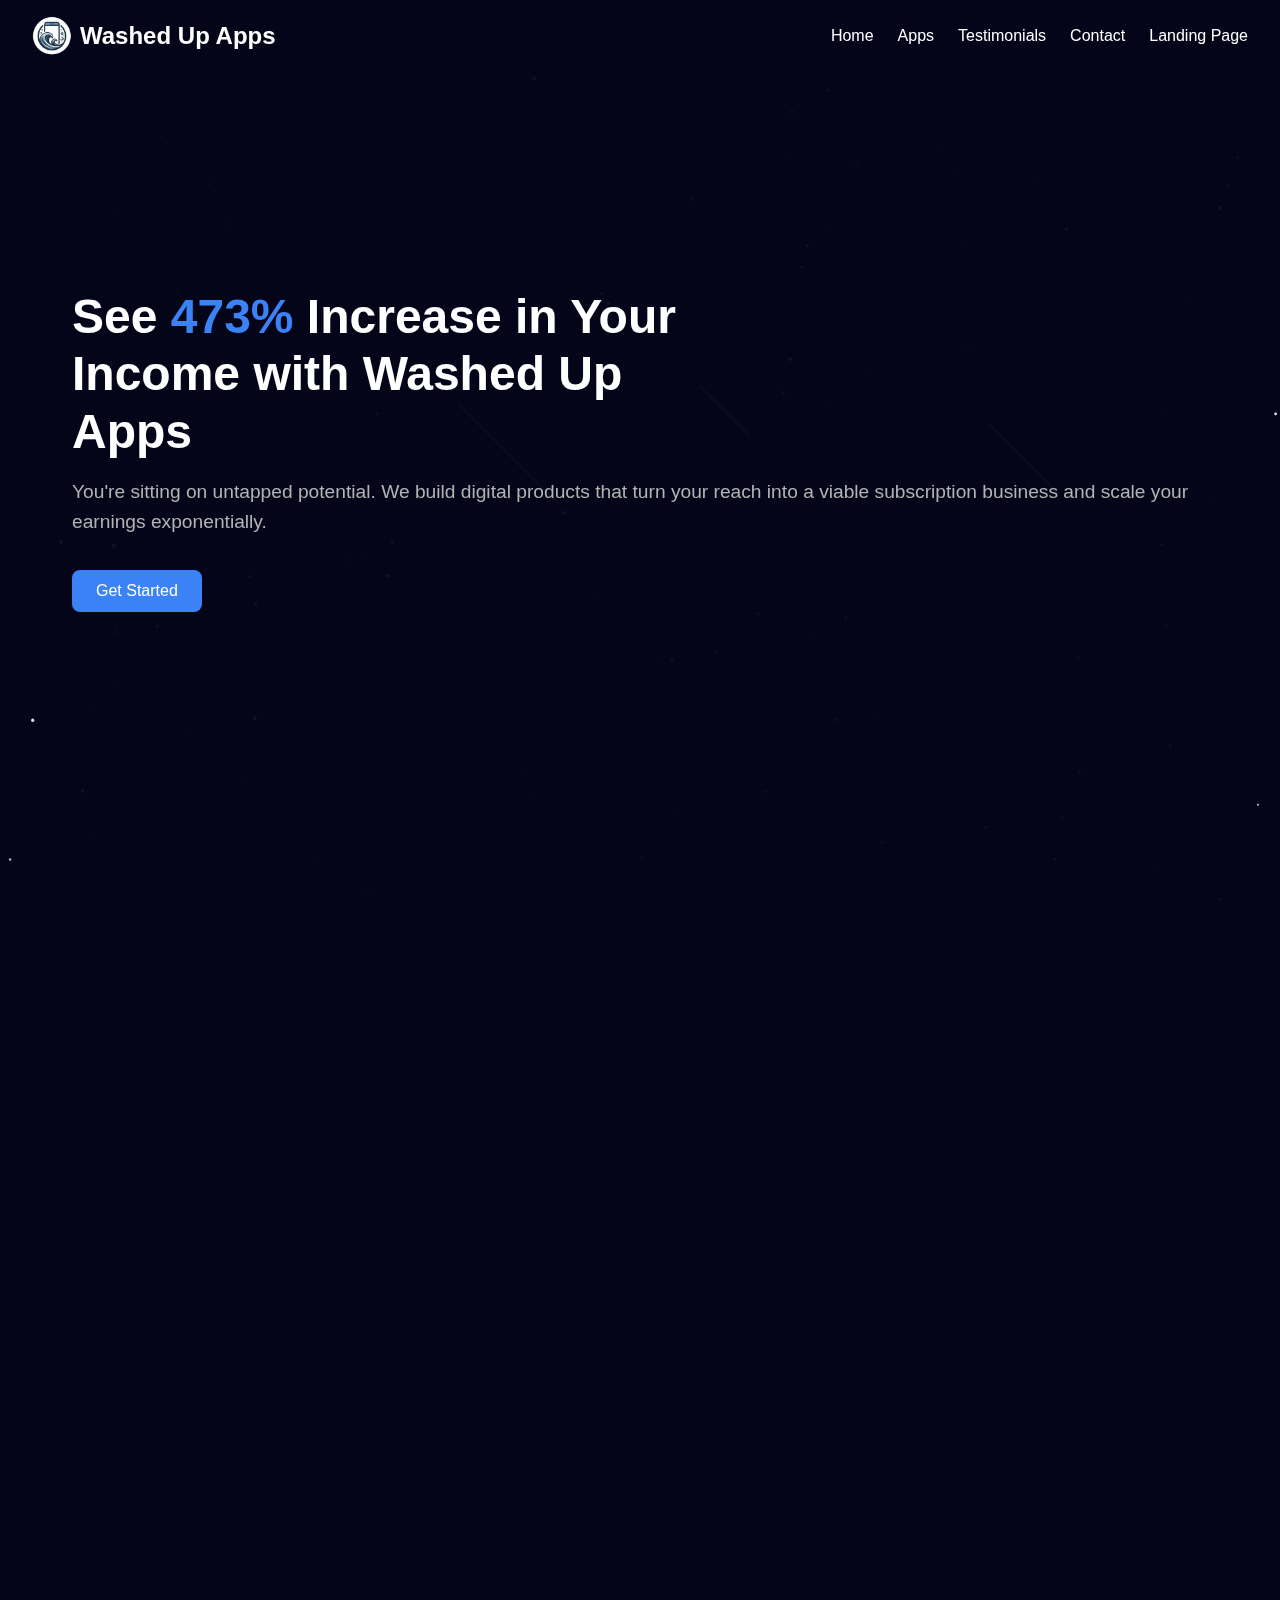
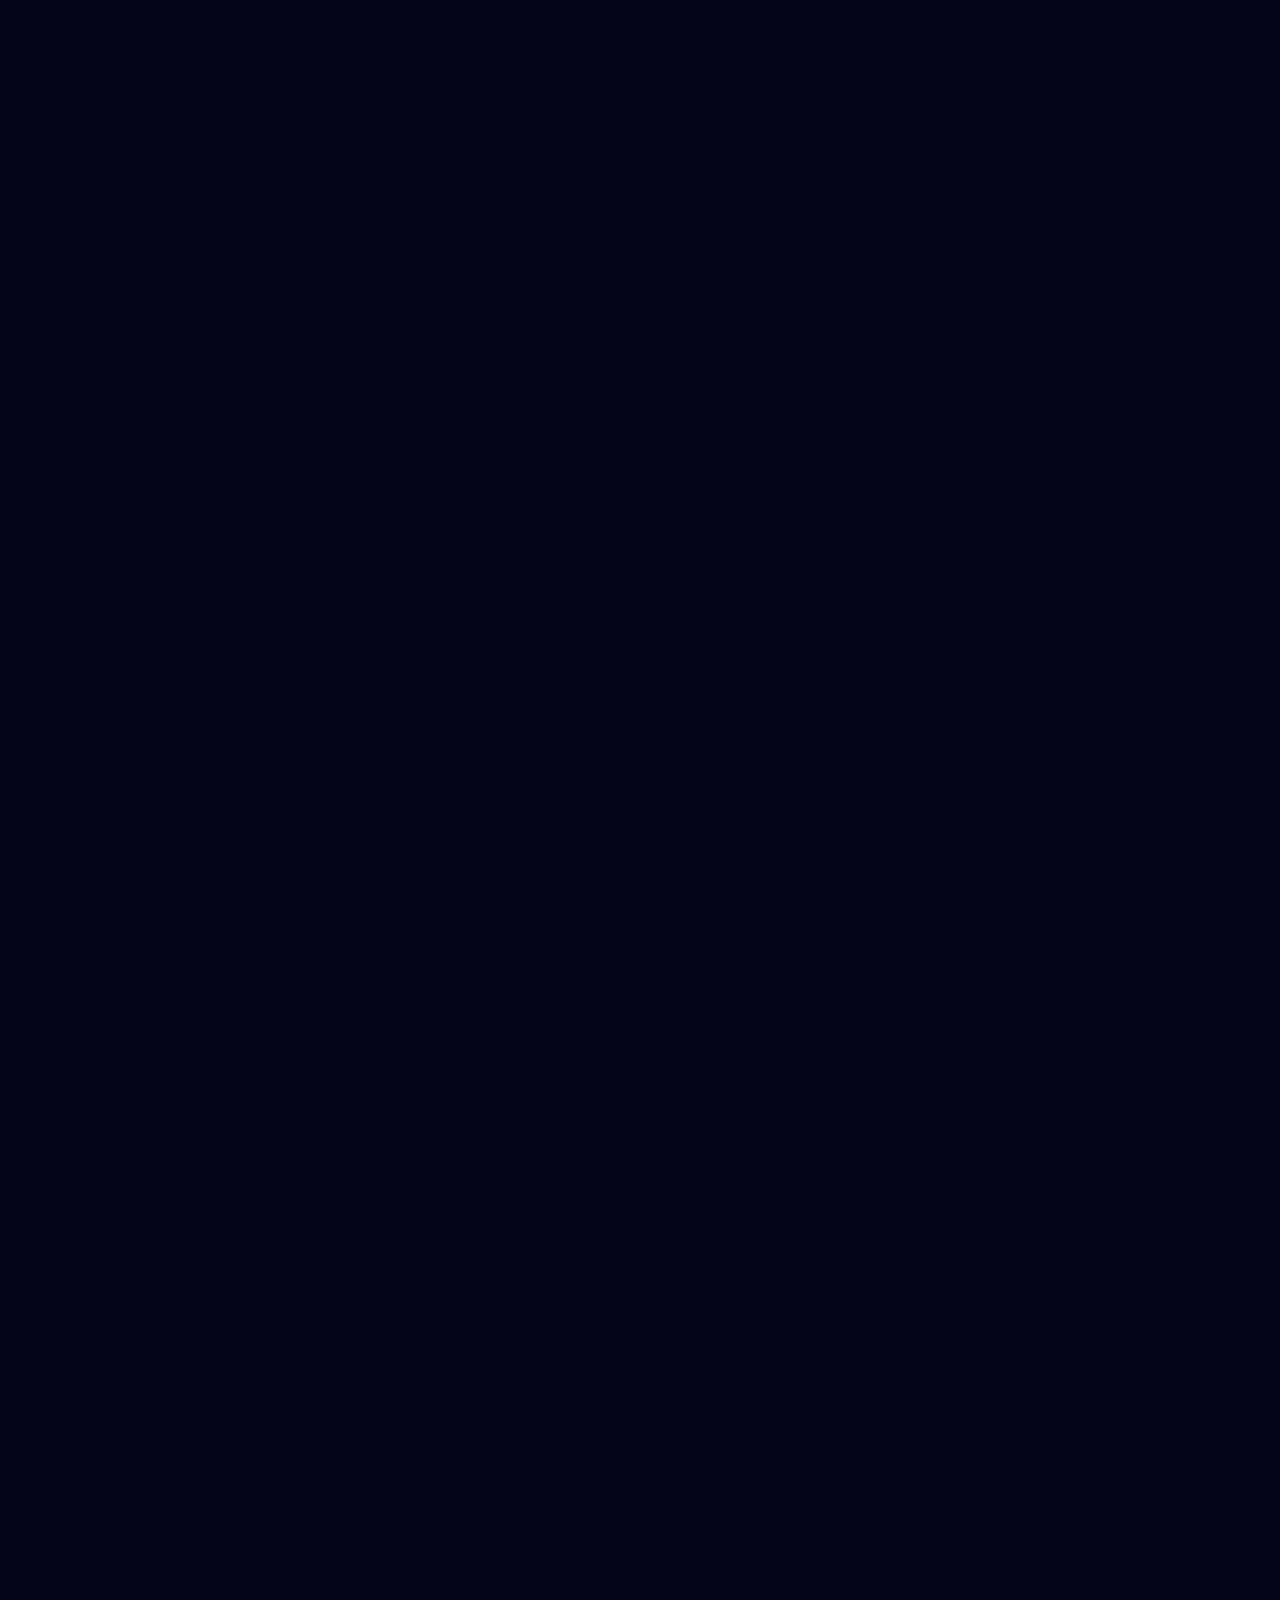
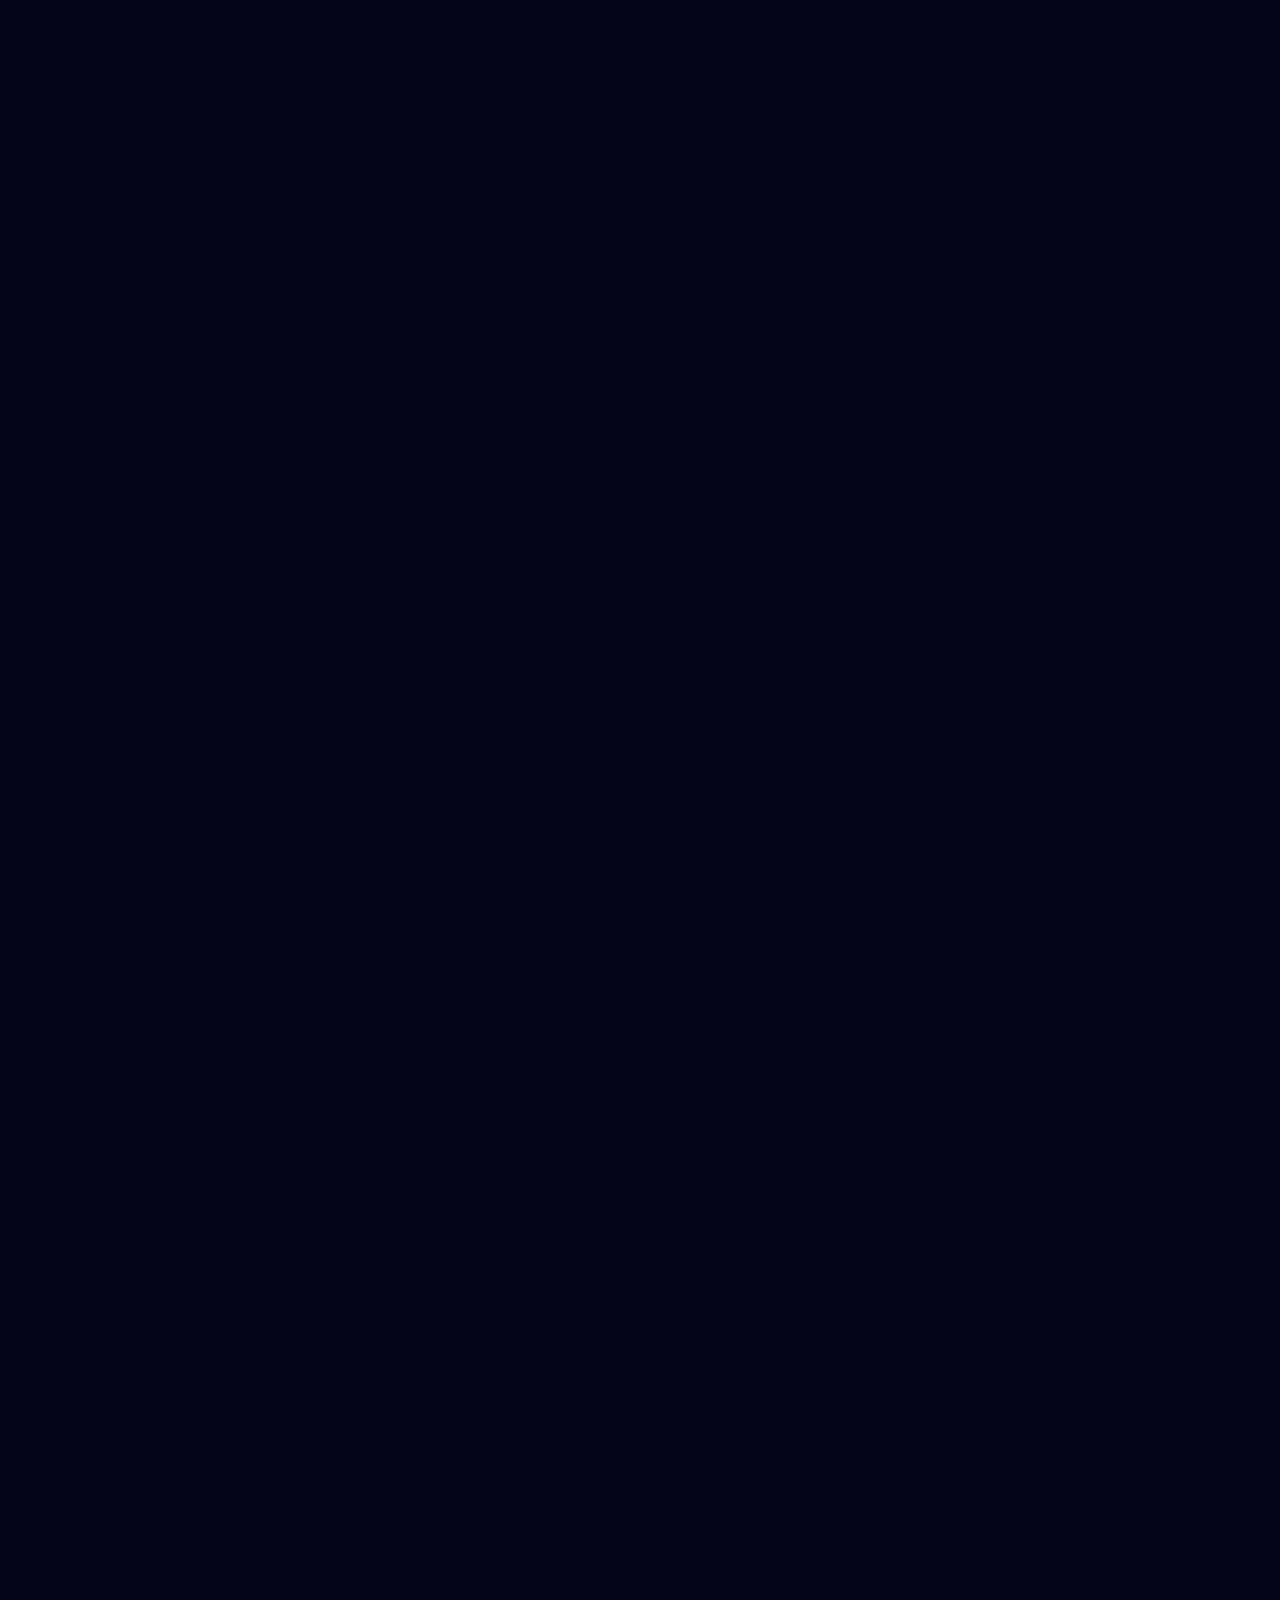
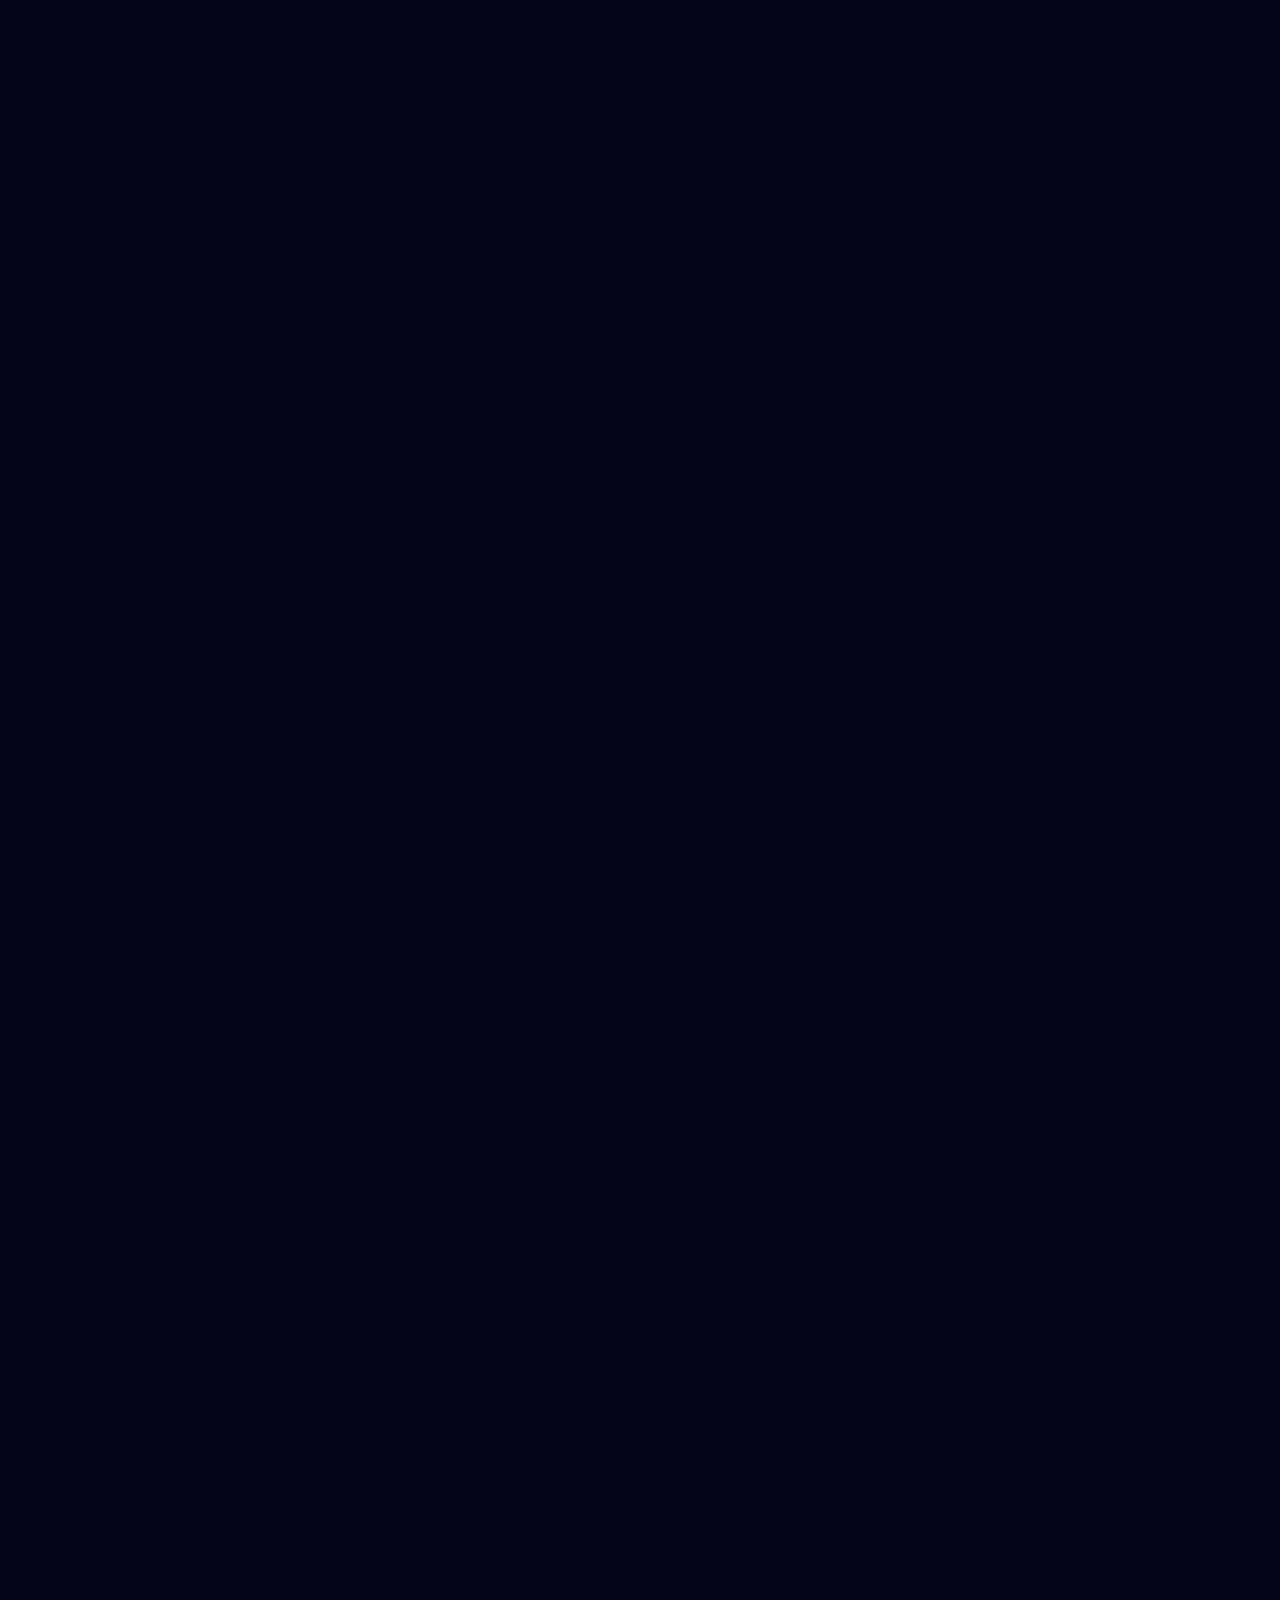
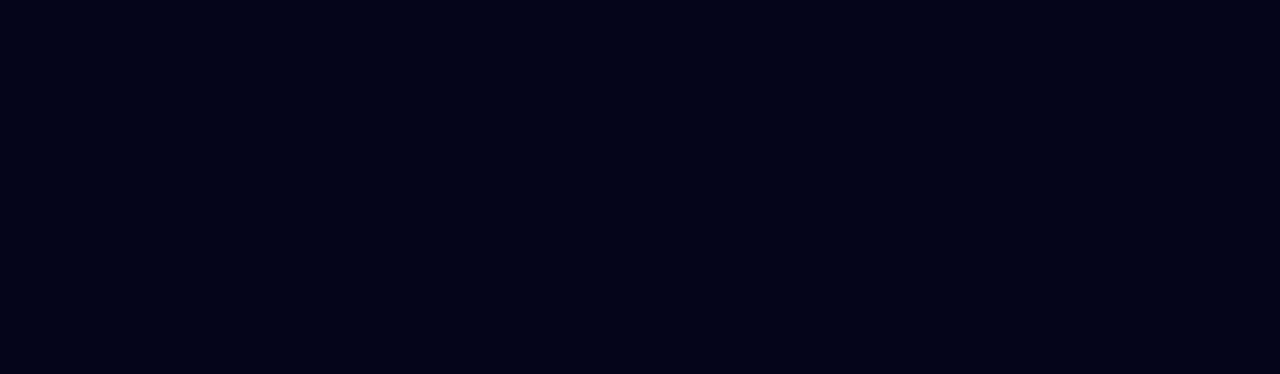
==== commit 25059d25: "yay" ====
--- a/index.html
+++ b/index.html
@@ -104,6 +104,14 @@
             width: 100%;
         }
 
+        /* Menu Icon */
+        .menu-icon {
+            display: none; /* Hidden by default */
+            cursor: pointer;
+            color: #FFFFFF;
+            font-size: 1.5rem;
+        }
+
         /* Canvas Background */
         #starfield {
             position: fixed;
@@ -205,7 +213,6 @@
 
         .revenue-image {
             flex: 1;
-            display: flex;
             justify-content: center;
         }
 
@@ -456,7 +463,6 @@
             margin-bottom: 3rem;
             max-width: 800px;
             font-size: 1.5rem; /* Added this line to increase font size */
-
         }
 
         .testimonial-divider {
@@ -608,10 +614,6 @@
                 align-items: center;
             }
 
-            .app-item.image-left, .app-item.image-right {
-                flex-direction: column;
-            }
-
             .app-image {
                 max-width: 80%;
                 margin: 1rem 0;
@@ -676,6 +678,30 @@
             /* Testimonials Blurb Adjustment */
             .testimonials-blurb {
                 font-size: 1rem;
+            }
+
+            /* Mobile Navigation Menu */
+            .navigation {
+                display: none; /* Hide the navigation menu by default */
+                position: absolute;
+                top: 80px; /* Adjust according to header height */
+                left: 0;
+                width: 100%;
+                background: rgba(5, 5, 26, 0.95);
+                flex-direction: column;
+                align-items: center;
+                gap: 1rem;
+                padding: 1rem 0;
+                z-index: 9;
+            }
+            .navigation.active {
+                display: flex; /* Show the navigation menu when active */
+            }
+            .menu-icon {
+                display: block; /* Show the menu icon on small screens */
+            }
+            .site-header {
+                justify-content: space-between; /* Adjust header alignment */
             }
         }
 
@@ -834,13 +860,17 @@
             <img src="wash.png" alt="Washed Up Apps Logo" class="logo">
             <span class="site-title">Washed Up Apps</span>
         </div>
-        <nav class="navigation">
+        <!-- Hamburger Menu Icon -->
+        <div class="menu-icon" id="menu-icon">
+            <i class="fas fa-bars"></i>
+        </div>
+        <!-- Navigation Menu -->
+        <nav class="navigation" id="nav-menu">
             <a href="#hero" class="nav-link">Home</a>
             <a href="#apps" class="nav-link">Apps</a>
             <a href="#testimonials" class="nav-link">Testimonials</a>
             <a href="#contact" class="nav-link">Contact</a>
             <a href="apps.html" class="nav-link">Landing Page</a>
-
         </nav>
     </header>
 
@@ -1080,7 +1110,7 @@
         &copy; 2024 Washed Up Apps. All rights reserved.
     </footer>
 
-    <!-- JavaScript for Scroll-triggered Animations and Starfield with Shooting Stars -->
+    <!-- JavaScript for Scroll-triggered Animations, Hamburger Menu, and Starfield with Shooting Stars -->
     <script>
         // Starfield and Shooting Stars Animation
         const canvas = document.getElementById('starfield');
@@ -1246,6 +1276,14 @@
             appItems.forEach(item => {
                 observer.observe(item);
             });
+
+            // Hamburger Menu Toggle
+            const menuIcon = document.getElementById('menu-icon');
+            const navMenu = document.getElementById('nav-menu');
+
+            menuIcon.addEventListener('click', function() {
+                navMenu.classList.toggle('active');
+            });
         });
     </script>
 </body>
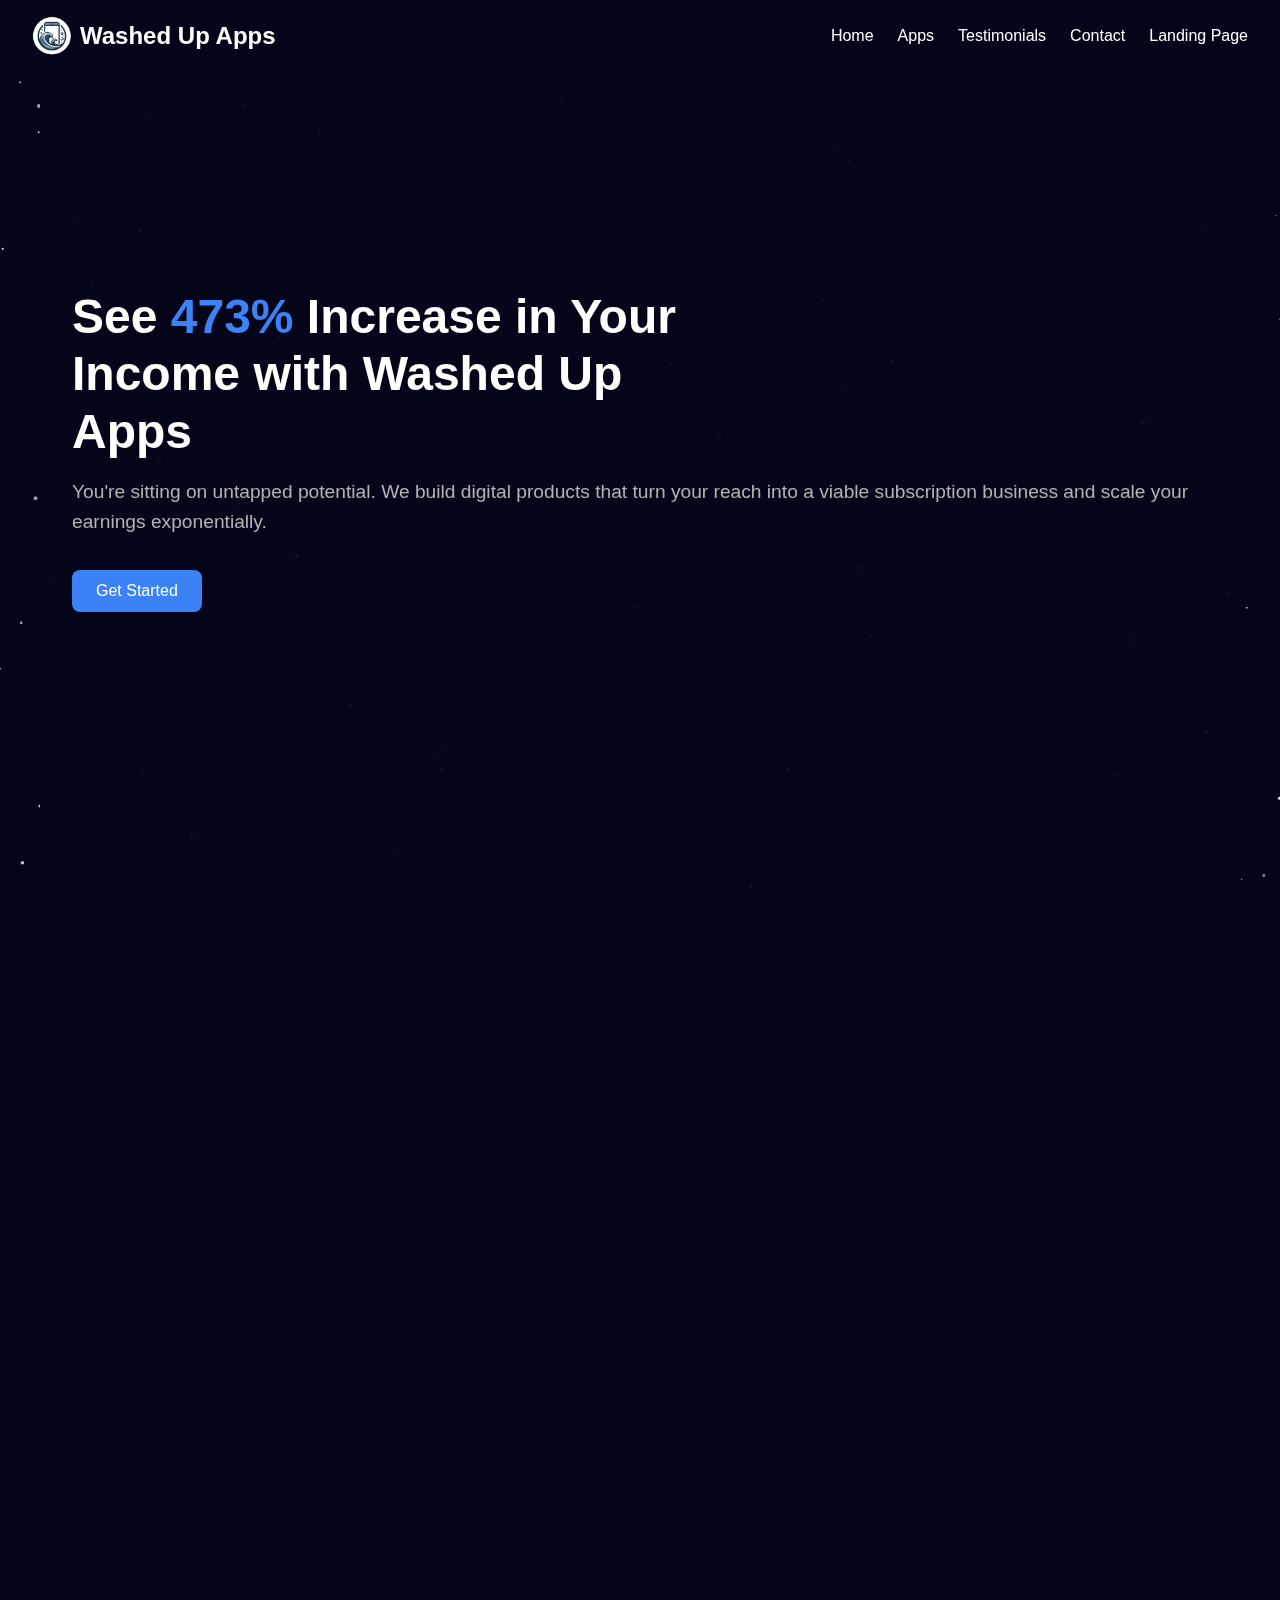
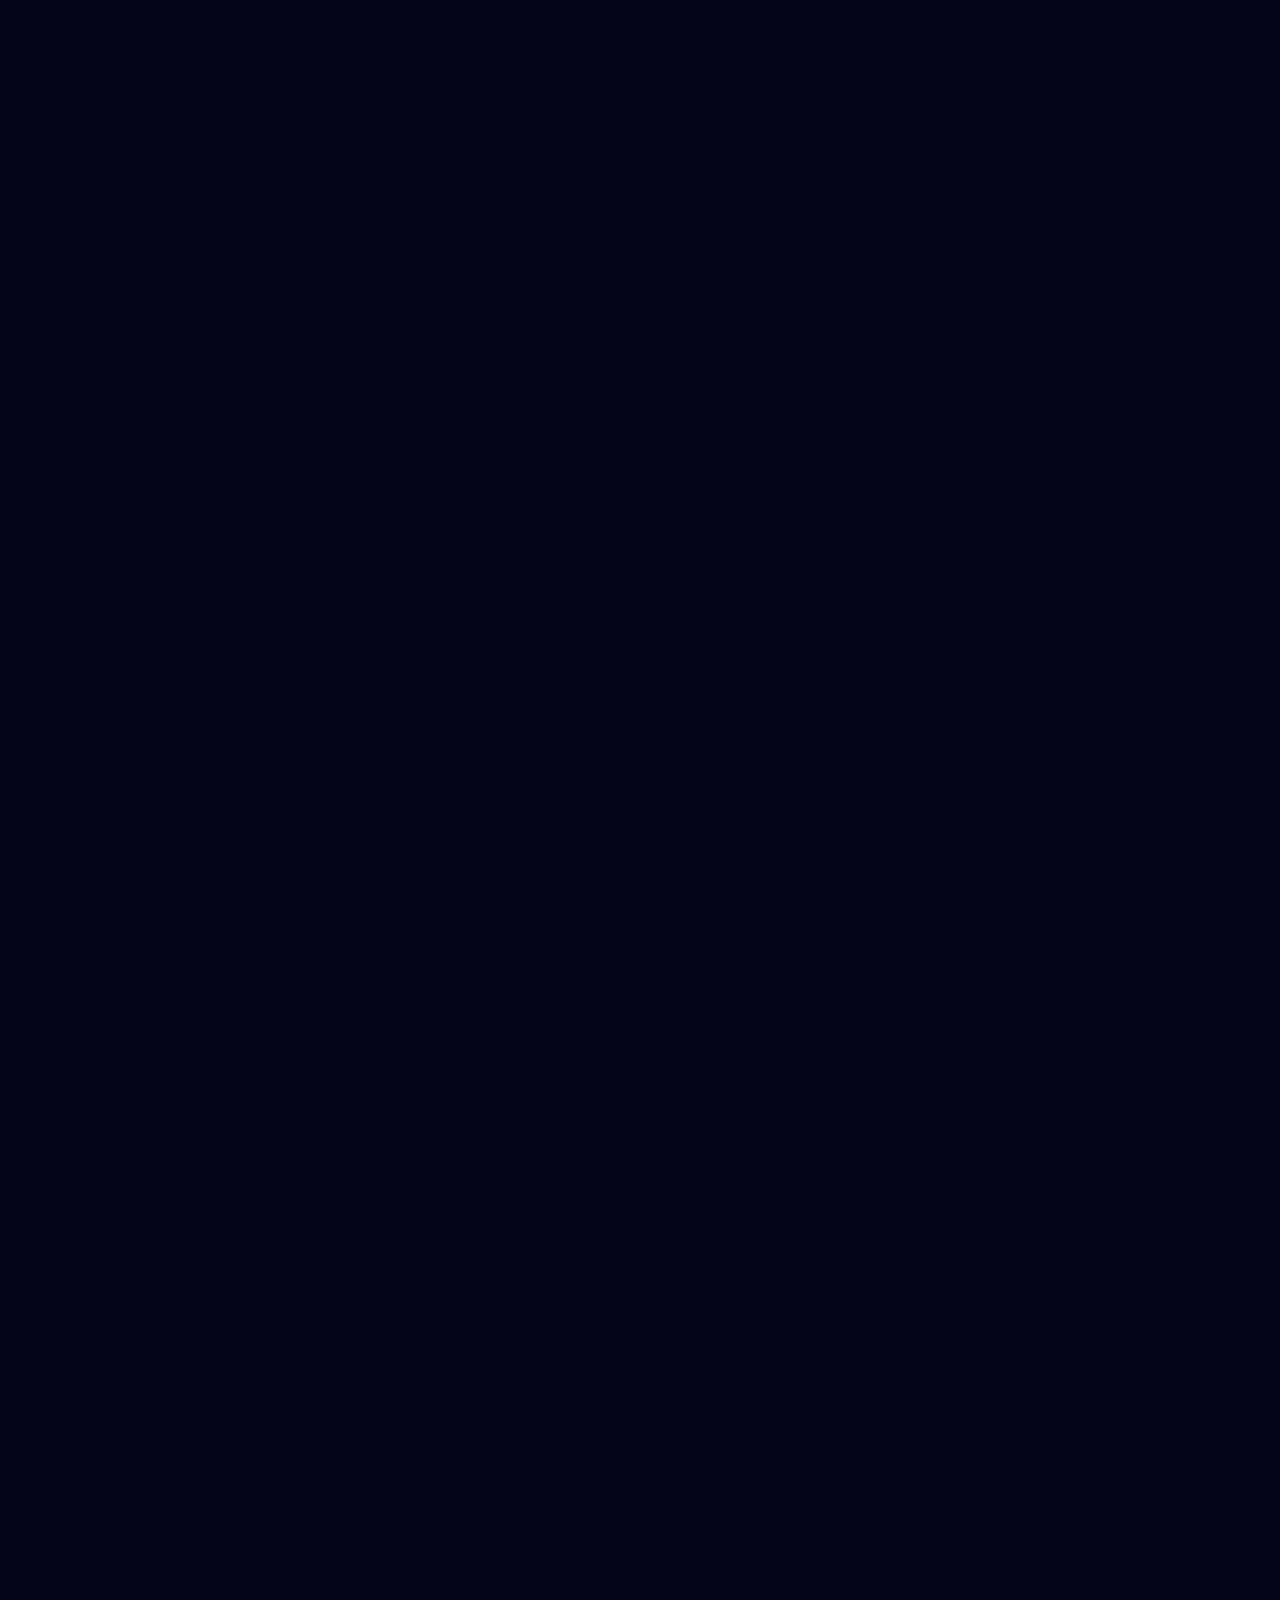
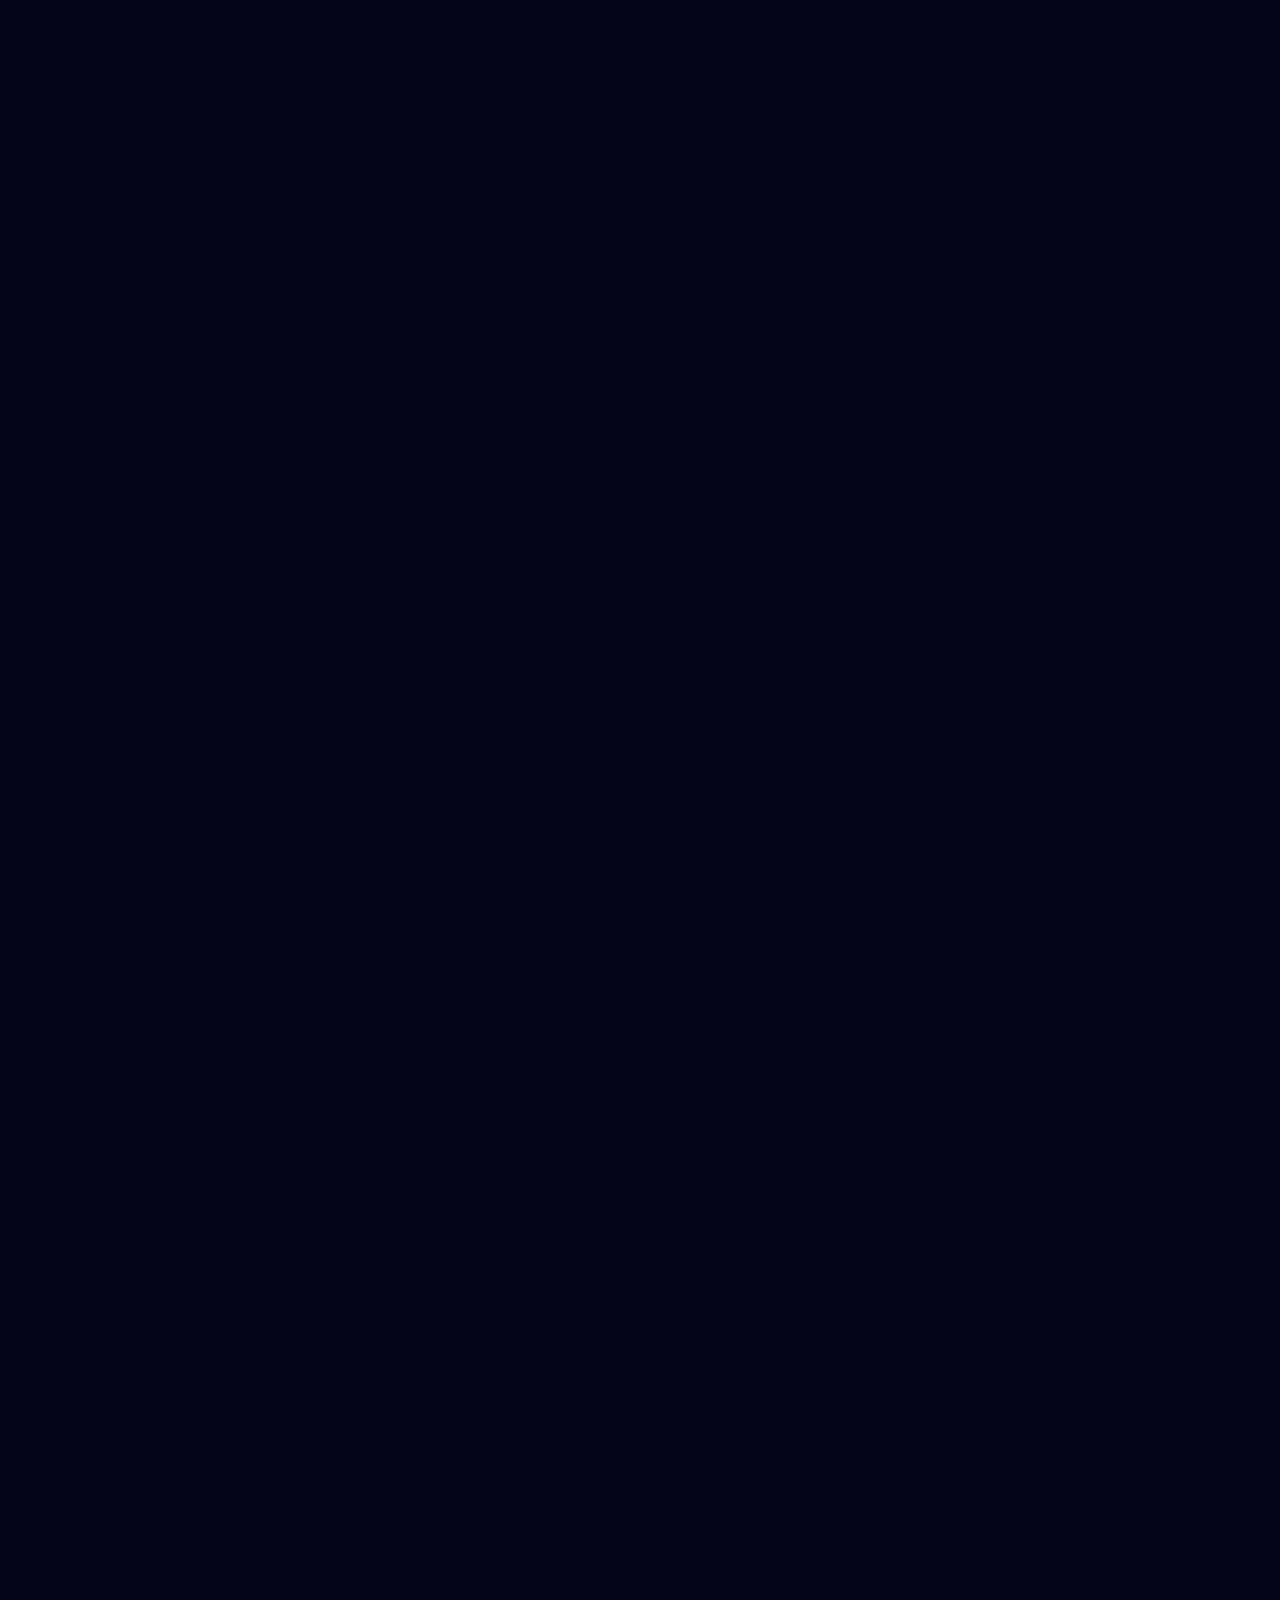
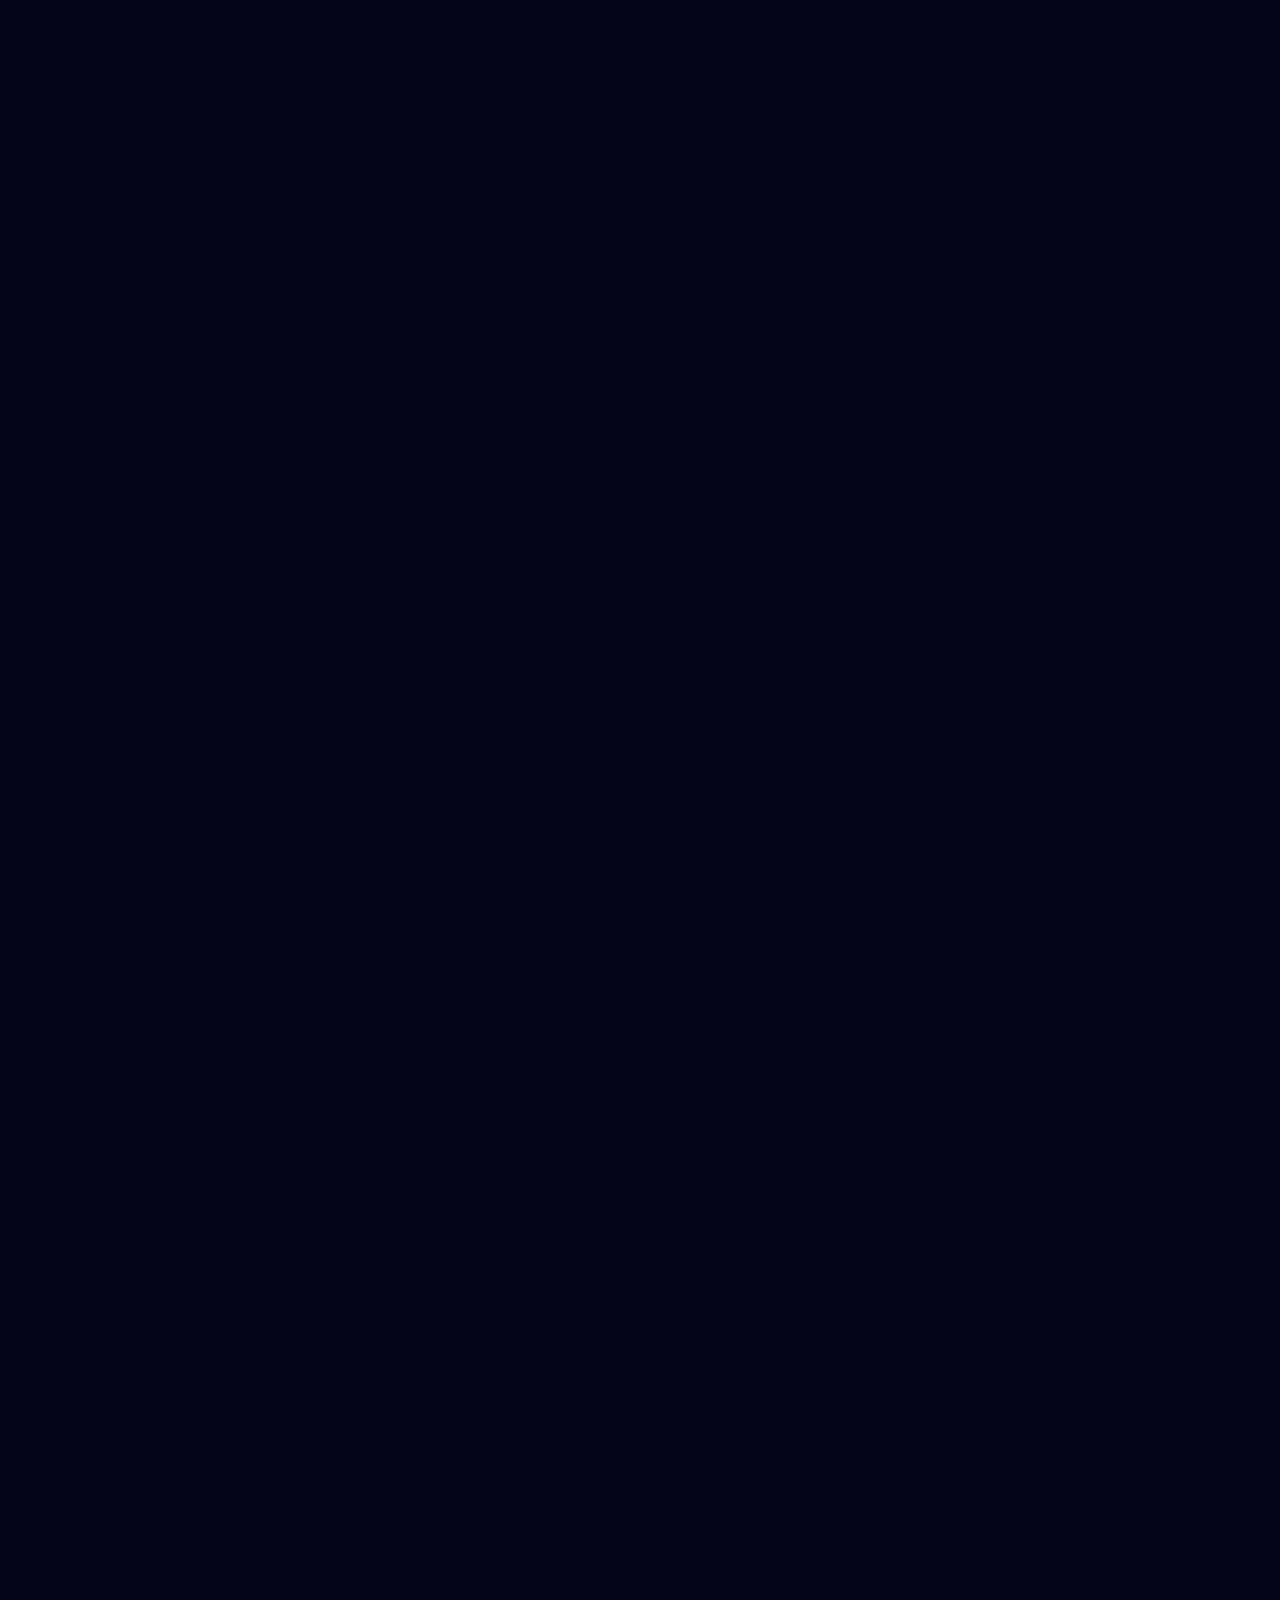
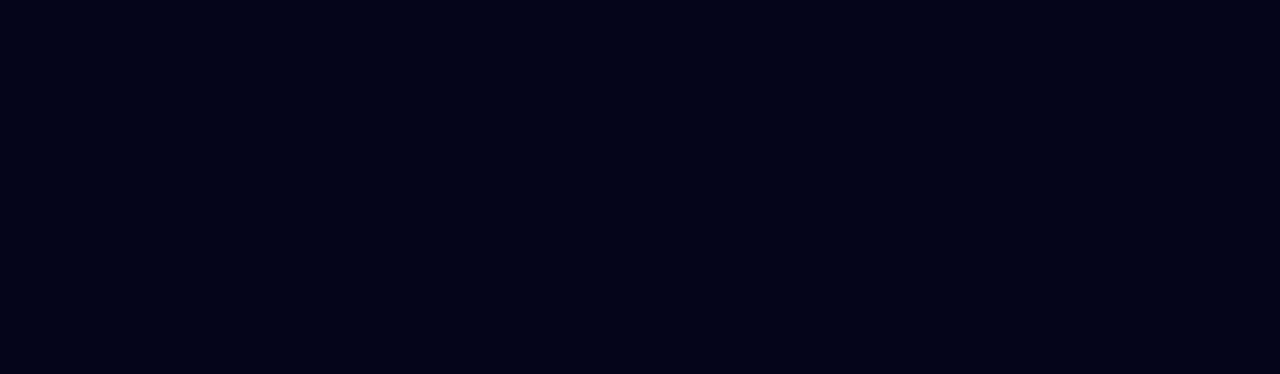
==== commit 09bc0cde: "stuff" ====
--- a/index.html
+++ b/index.html
@@ -235,6 +235,7 @@
             .revenue-image img {
                 max-width: 100%;
             }
+
         }
 
         /* Our Numbers Section */
@@ -652,6 +653,9 @@
 
             .hero-button {
                 align-self: center;       /* Centers the button */
+            }
+            .app-item.image-left, .app-item.image-right {
+                flex-direction: column;
             }
 
             /* Testimonials Adjustments */
@@ -870,7 +874,7 @@
             <a href="#apps" class="nav-link">Apps</a>
             <a href="#testimonials" class="nav-link">Testimonials</a>
             <a href="#contact" class="nav-link">Contact</a>
-            <a href="apps.html" class="nav-link">Landing Page</a>
+            <a href="https://washedupapps.com/apps" class="nav-link">Landing Page</a>
         </nav>
     </header>
 
@@ -1025,7 +1029,7 @@
             </div>
         </div>
         <div class="explore-all-container">
-            <button class="explore-all-button" onclick="window.location.href='apps.html'">See More</button>
+            <button class="explore-all-button" onclick="window.location.href='/apps'">See More</button>
         </div>
     
         <br>
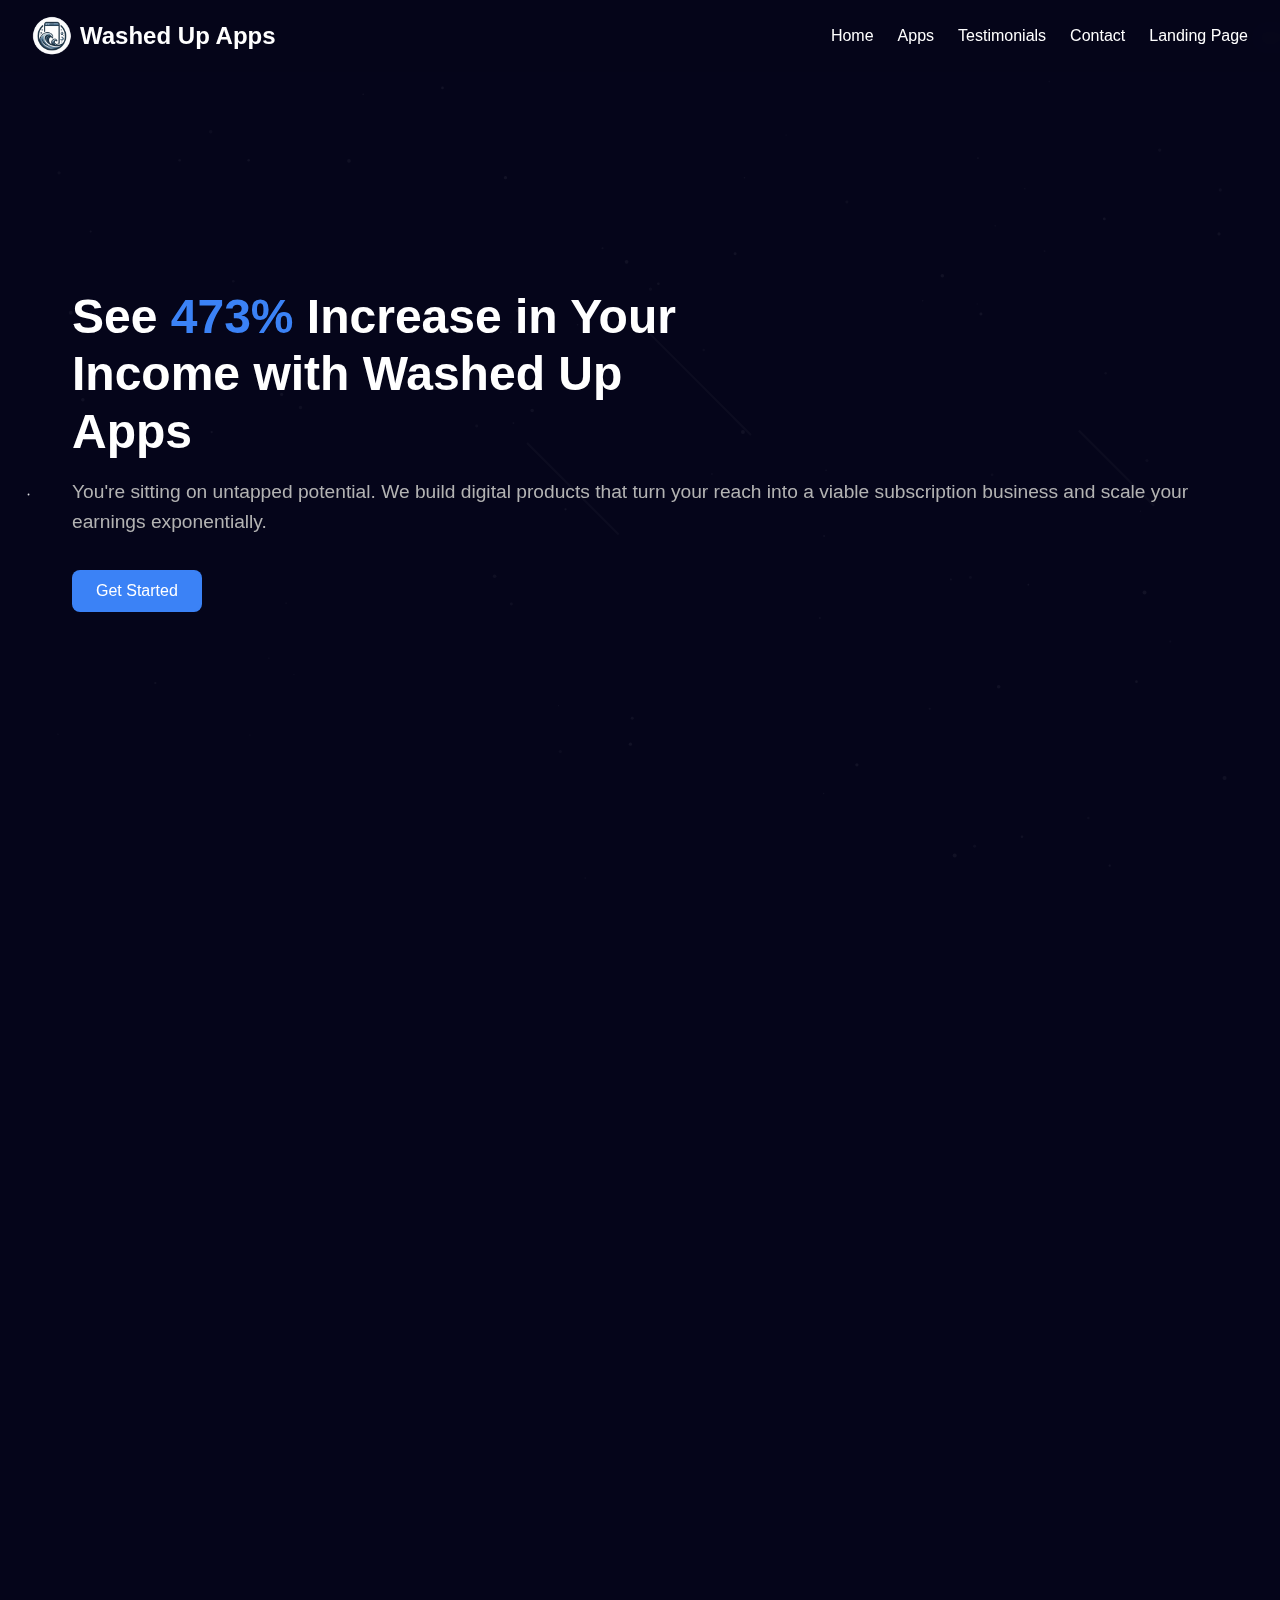
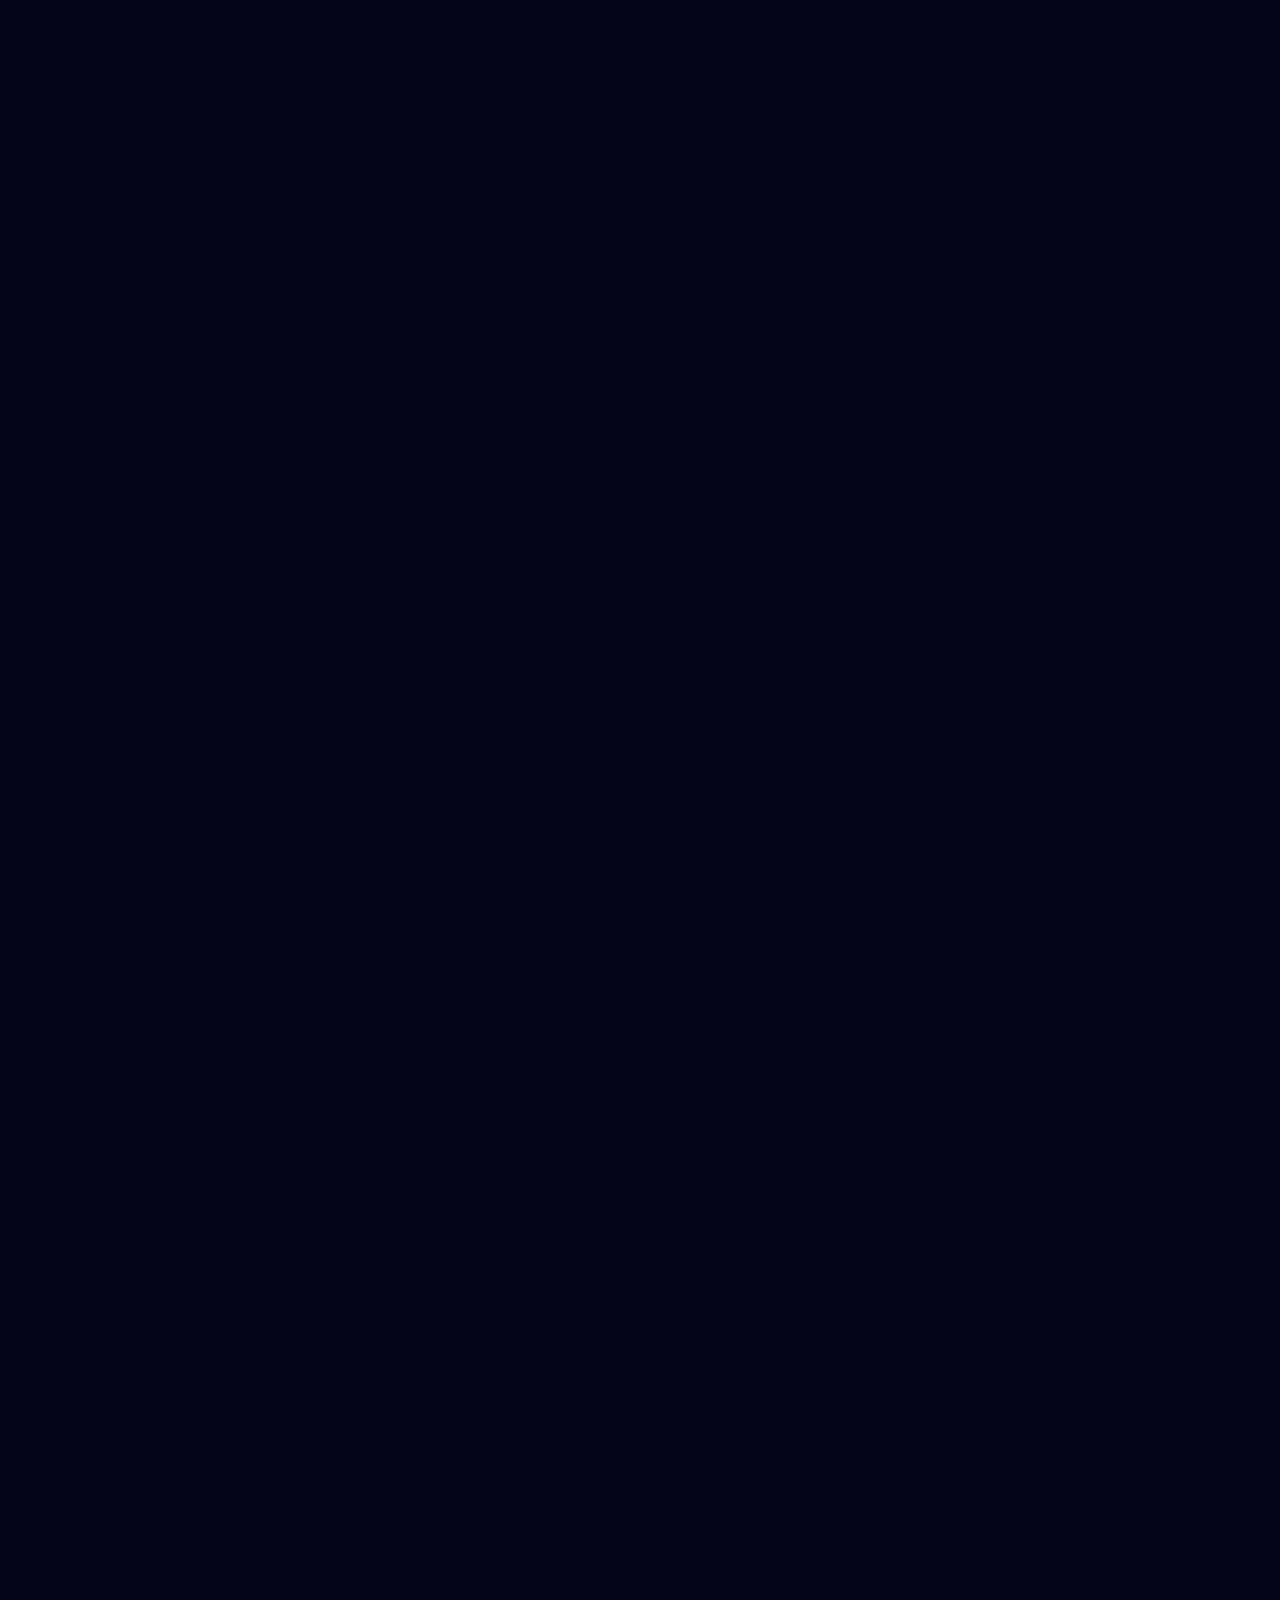
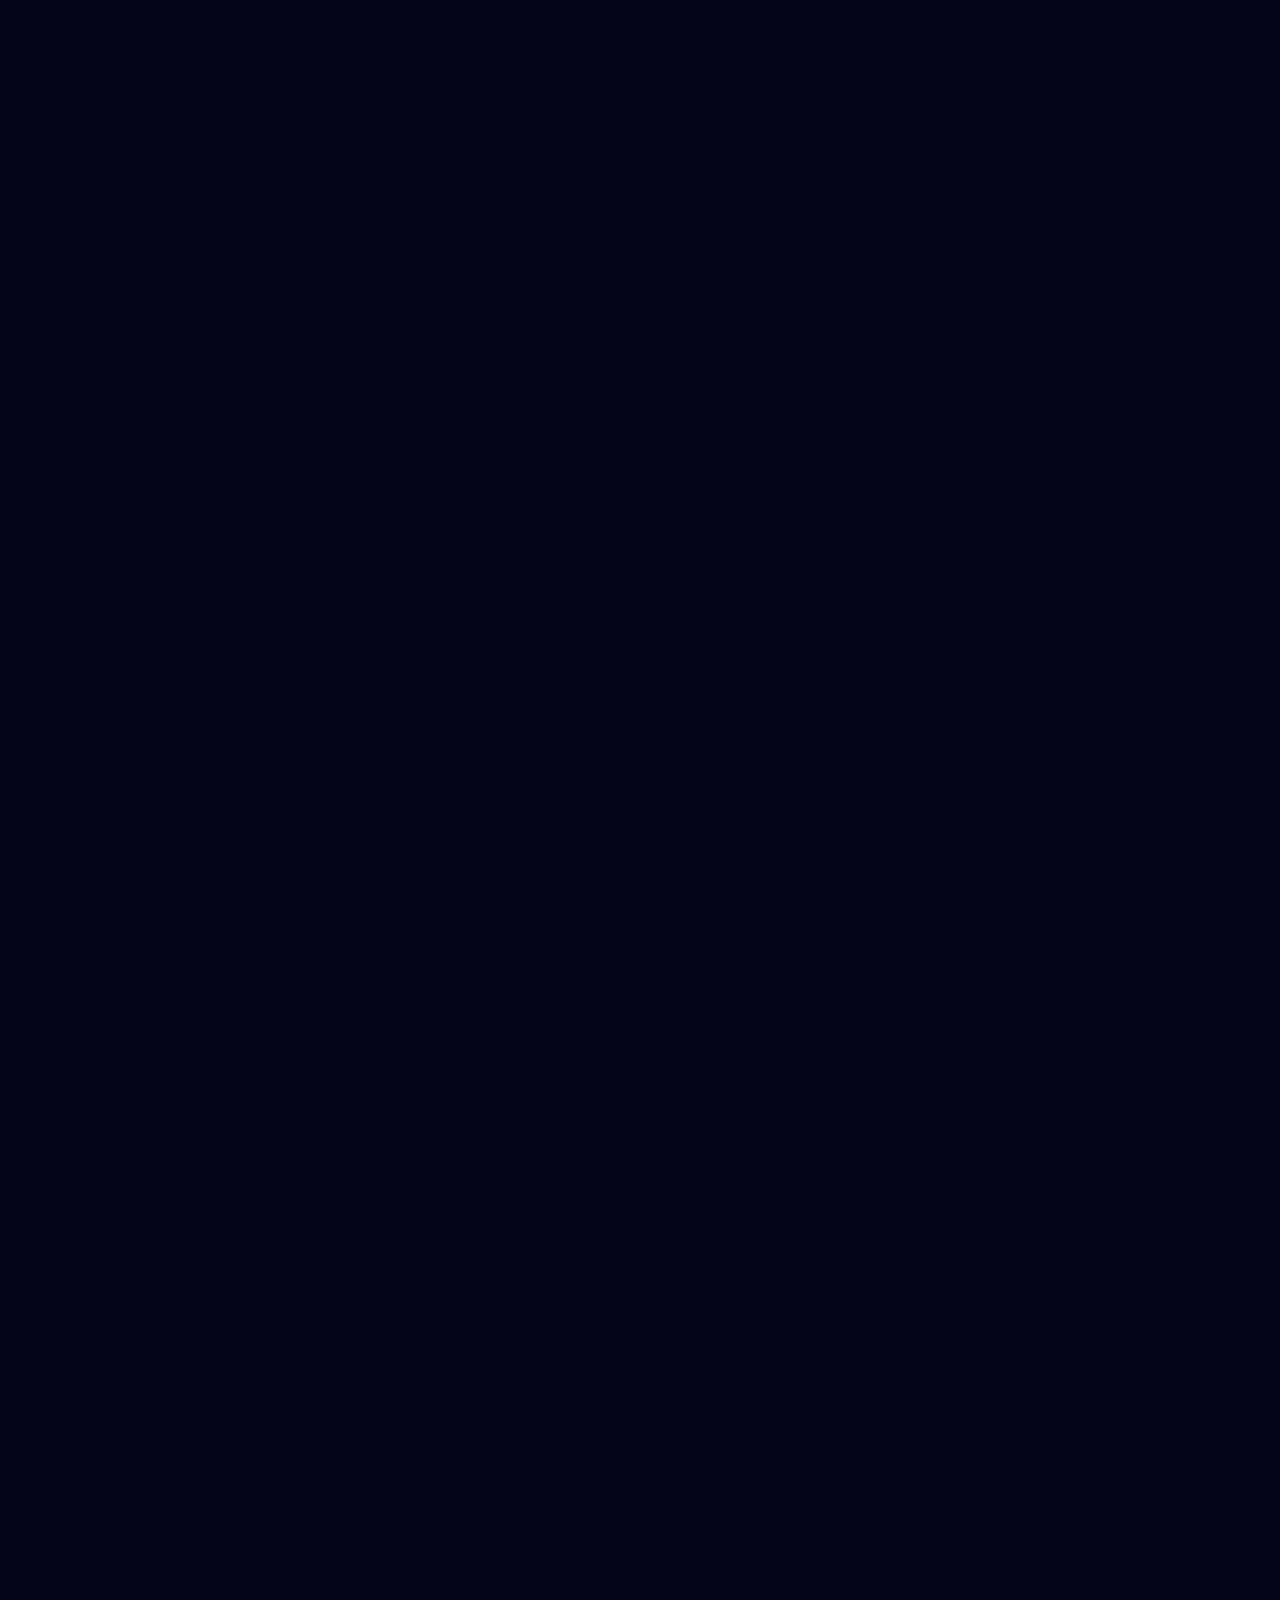
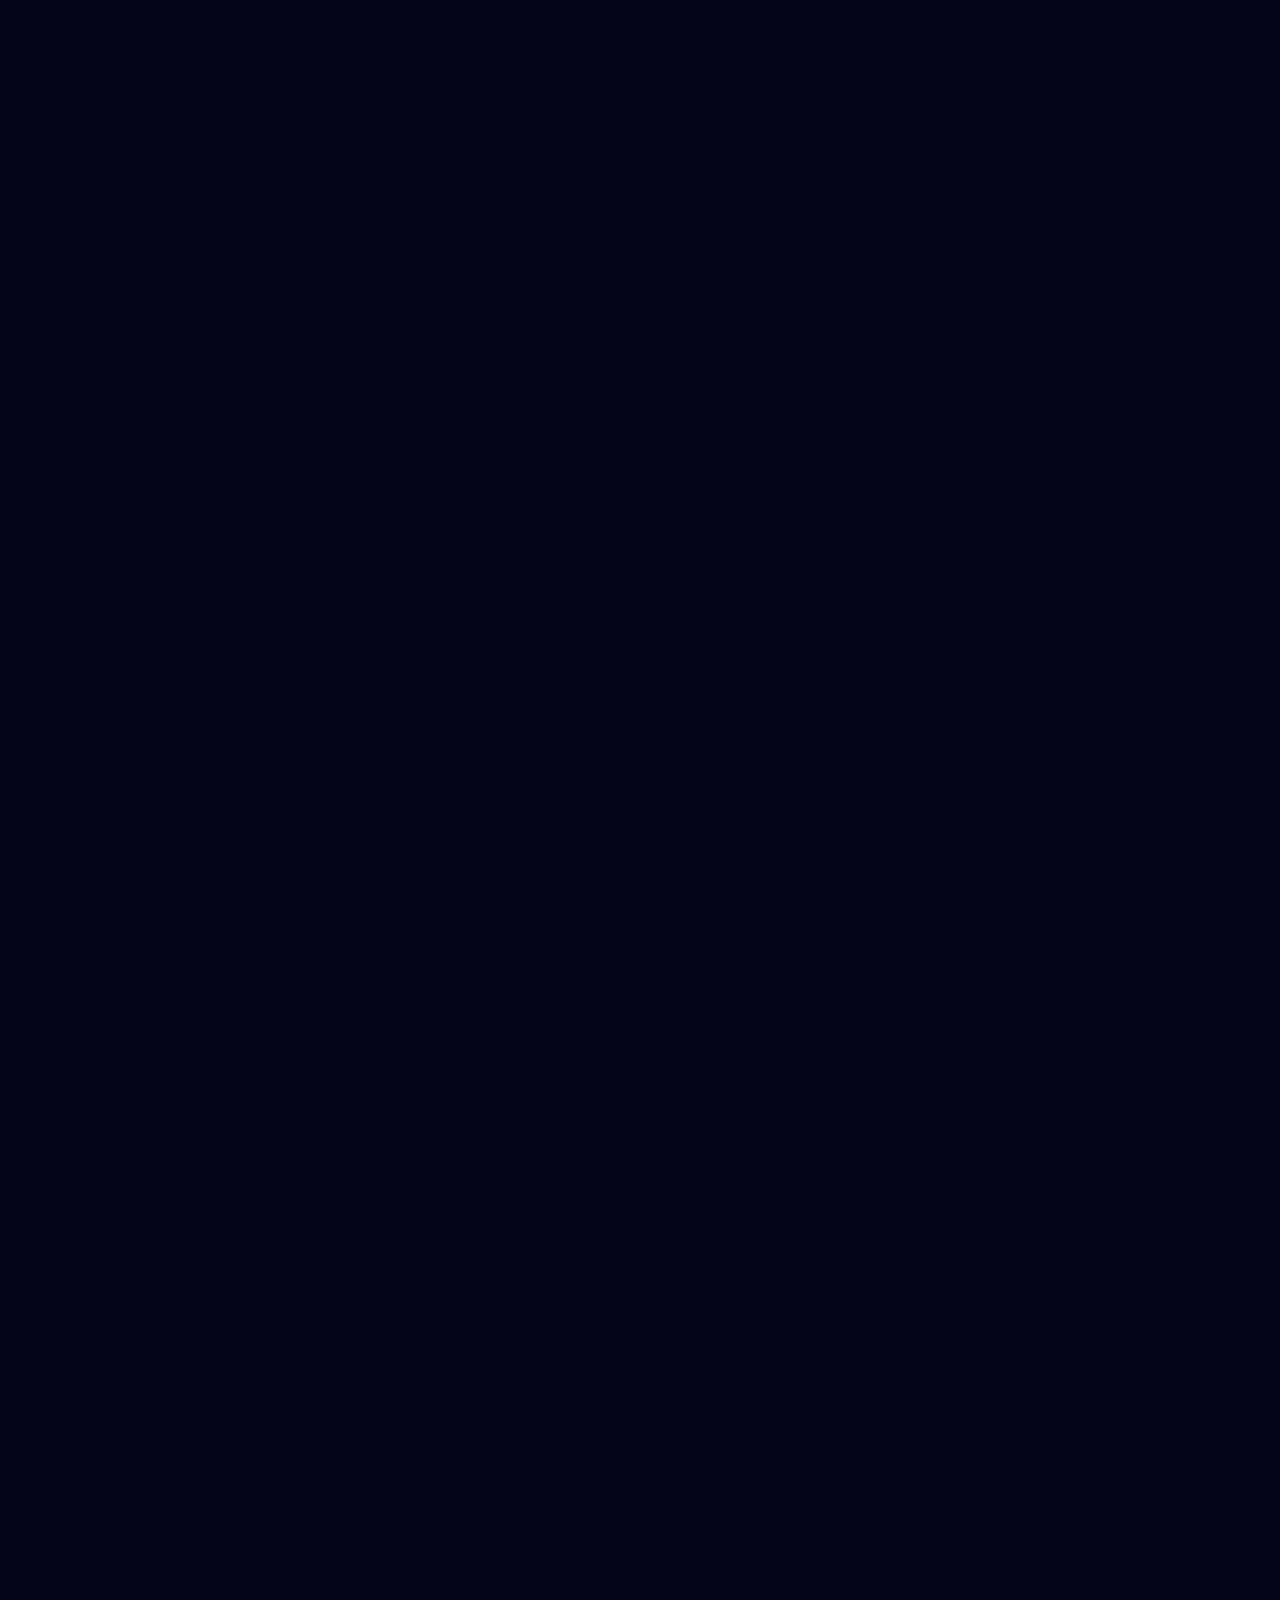
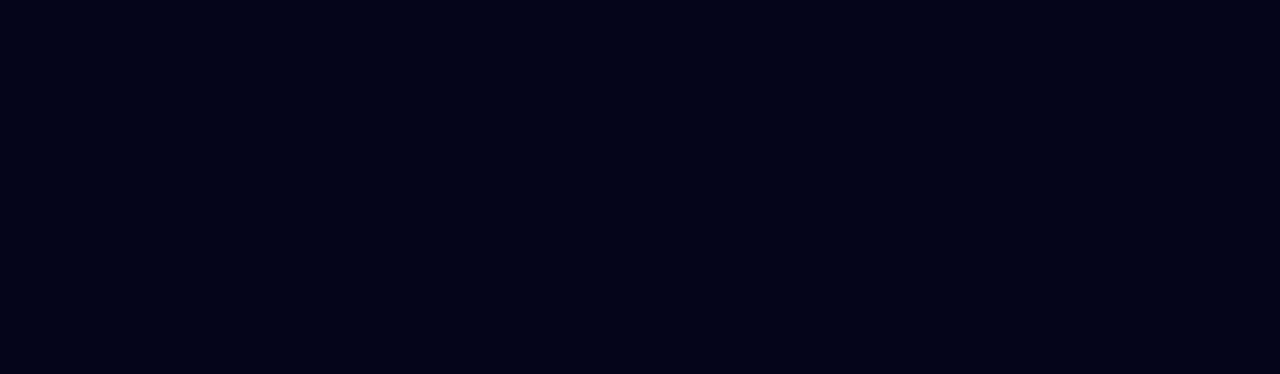
==== commit 669a5a93: "stuff" ====
--- a/index.html
+++ b/index.html
@@ -1029,7 +1029,7 @@
             </div>
         </div>
         <div class="explore-all-container">
-            <button class="explore-all-button" onclick="window.location.href='/apps'">See More</button>
+            <button class="explore-all-button" onclick="window.location.href='https://washedupapps.com/apps'">See More</button>
         </div>
     
         <br>
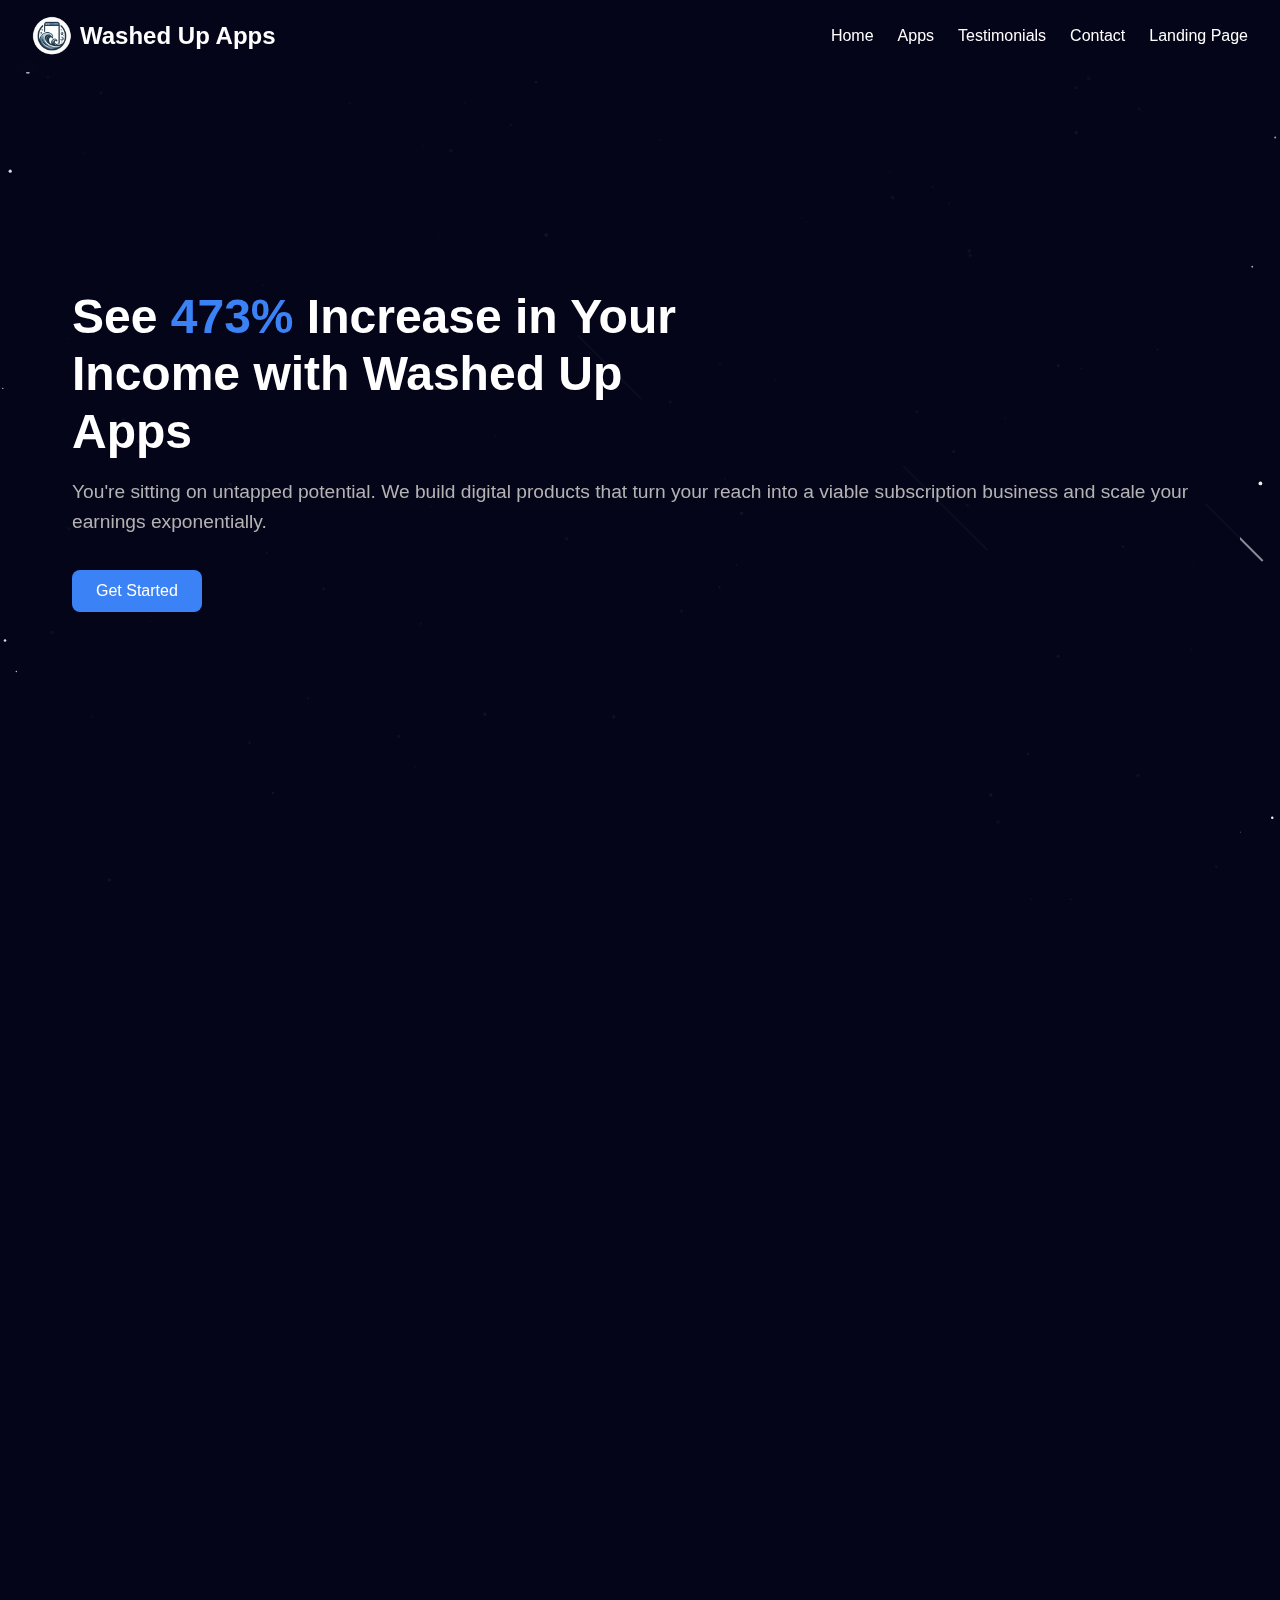
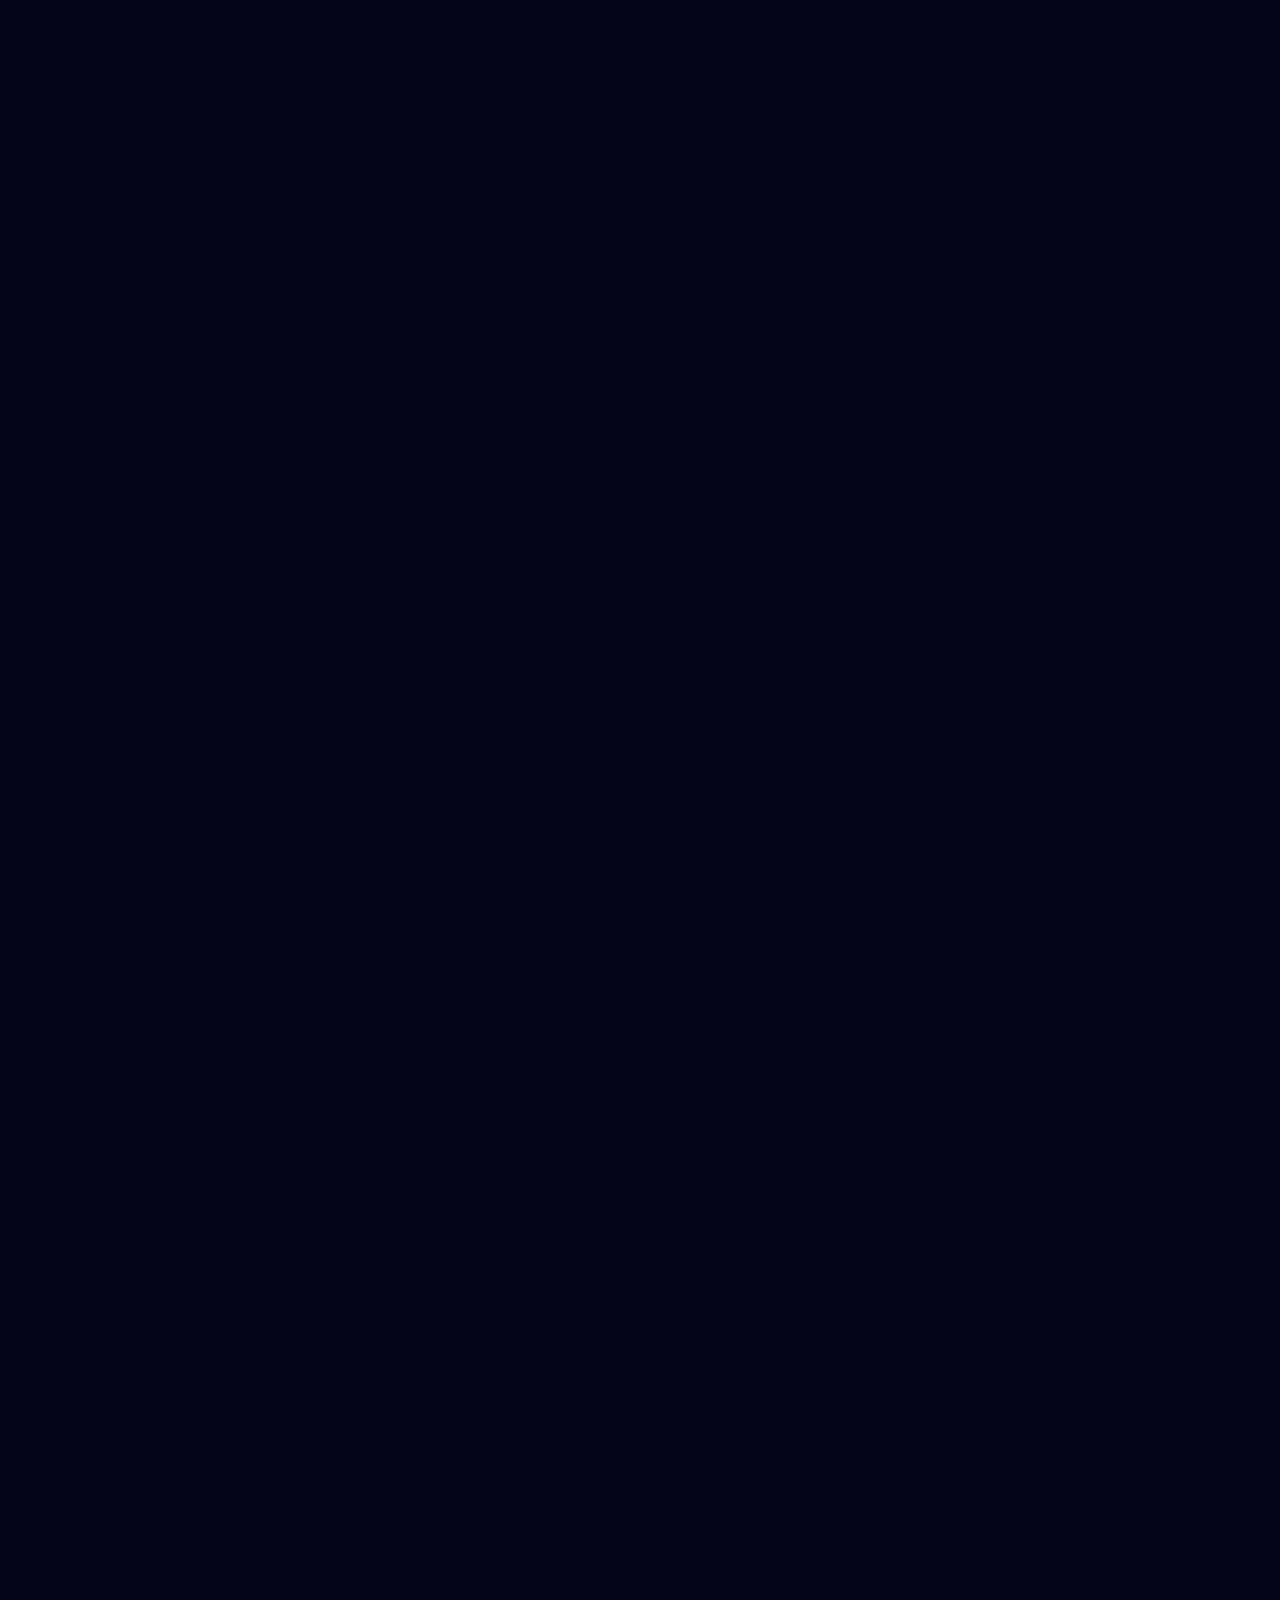
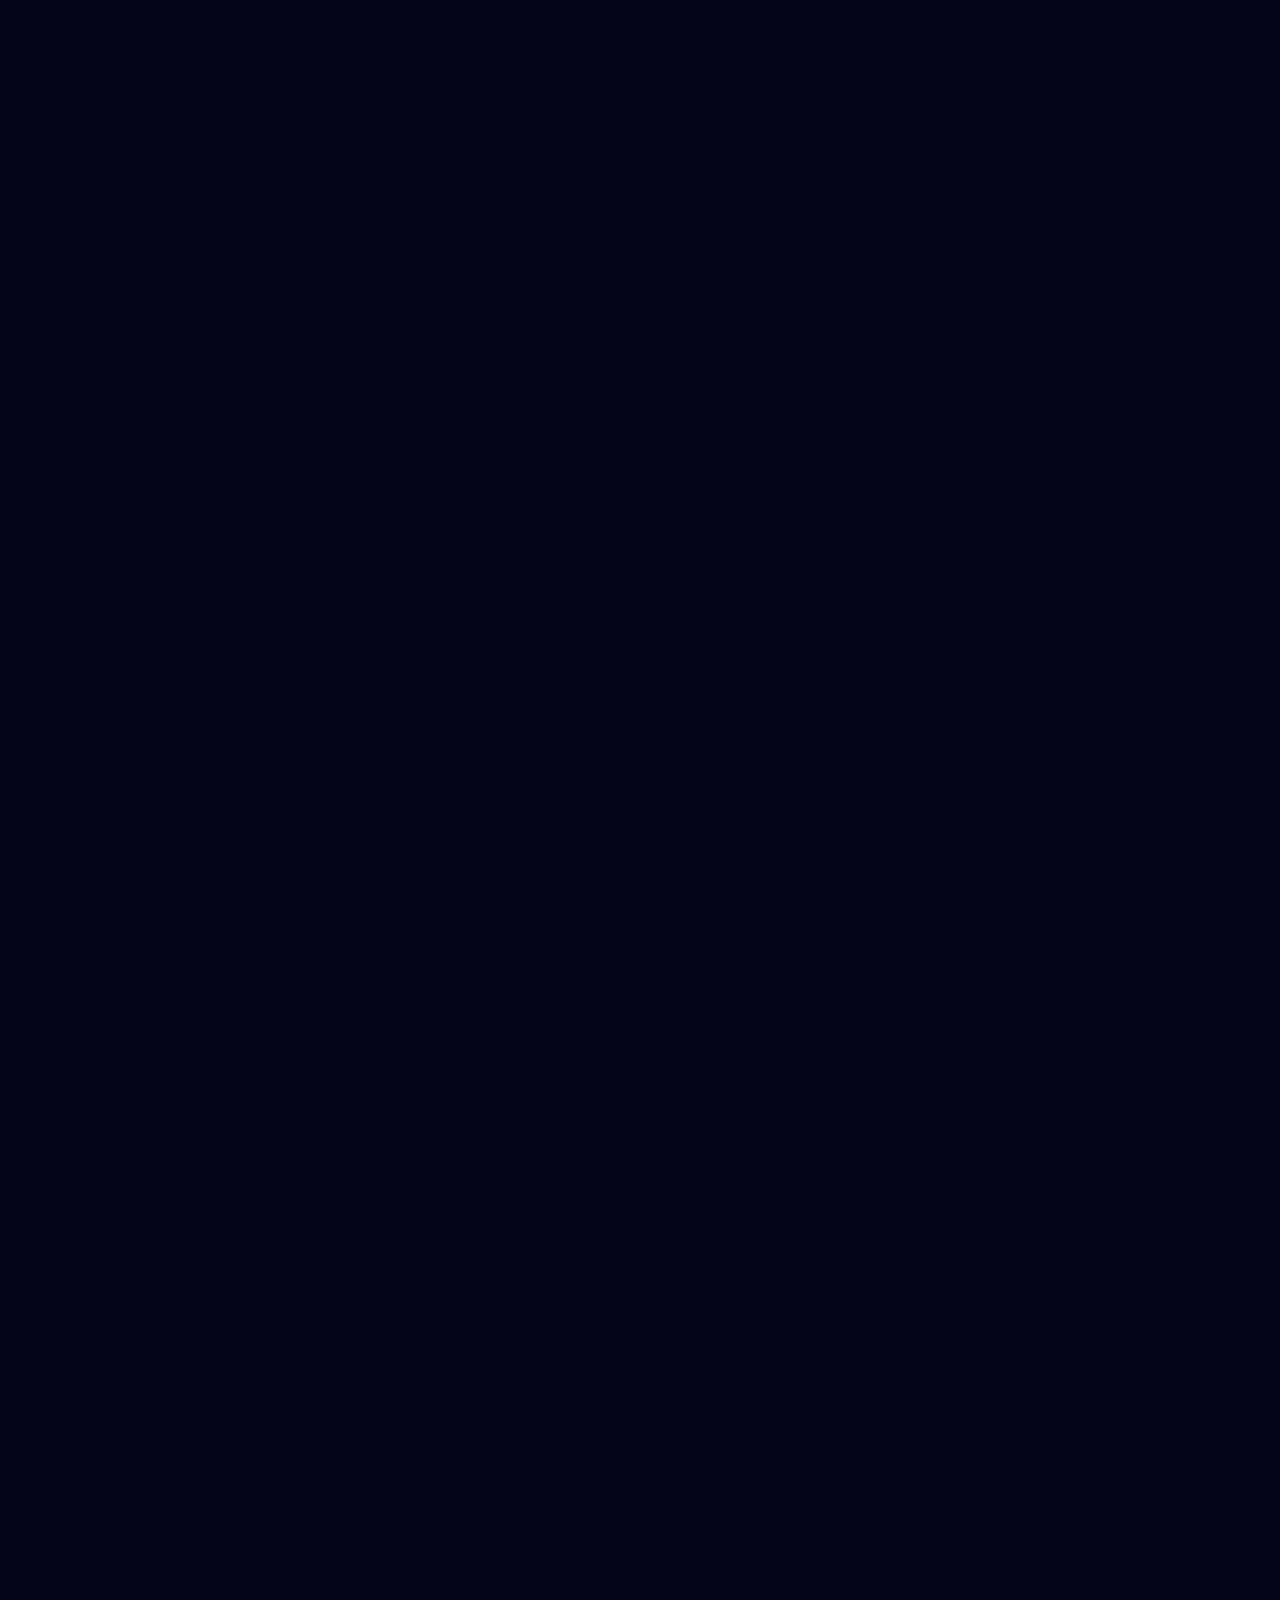
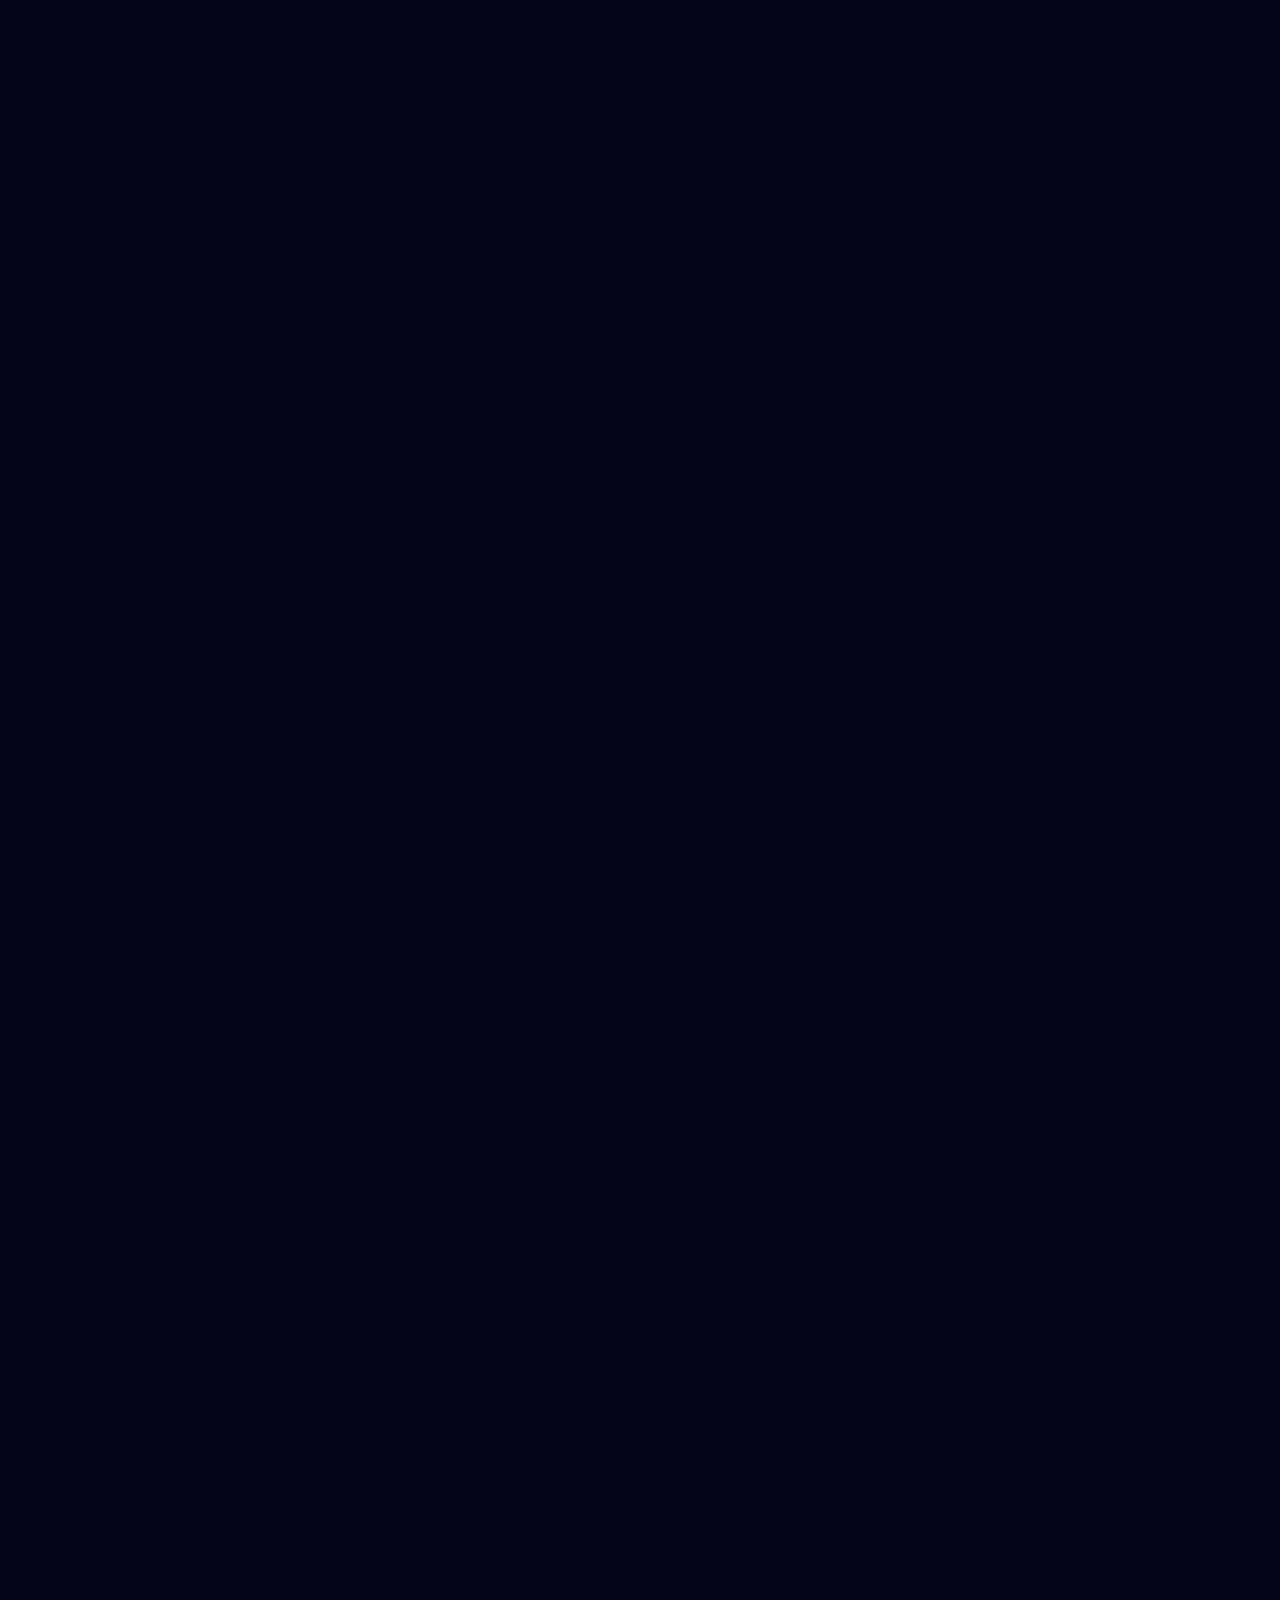
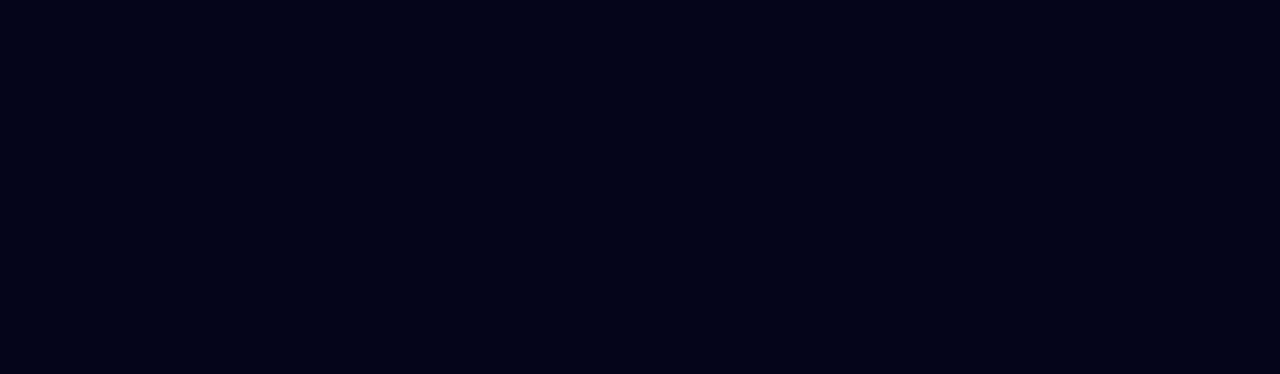
==== commit 41b1a79f: "s" ====
--- a/index.html
+++ b/index.html
@@ -1106,6 +1106,10 @@
             <a href="https://x.com/amaan_shabeer" target="_blank" aria-label="Amaan's Twitter Profile">
                 <i class="fab fa-twitter"></i> Amaan
             </a>
+            <a href="https://x.com/diabyismael" target="_blank" aria-label="Ismael's Twitter Profile">
+                <i class="fab fa-twitter"></i> Ismael
+            </a>
+
         </div>
     </section>
 
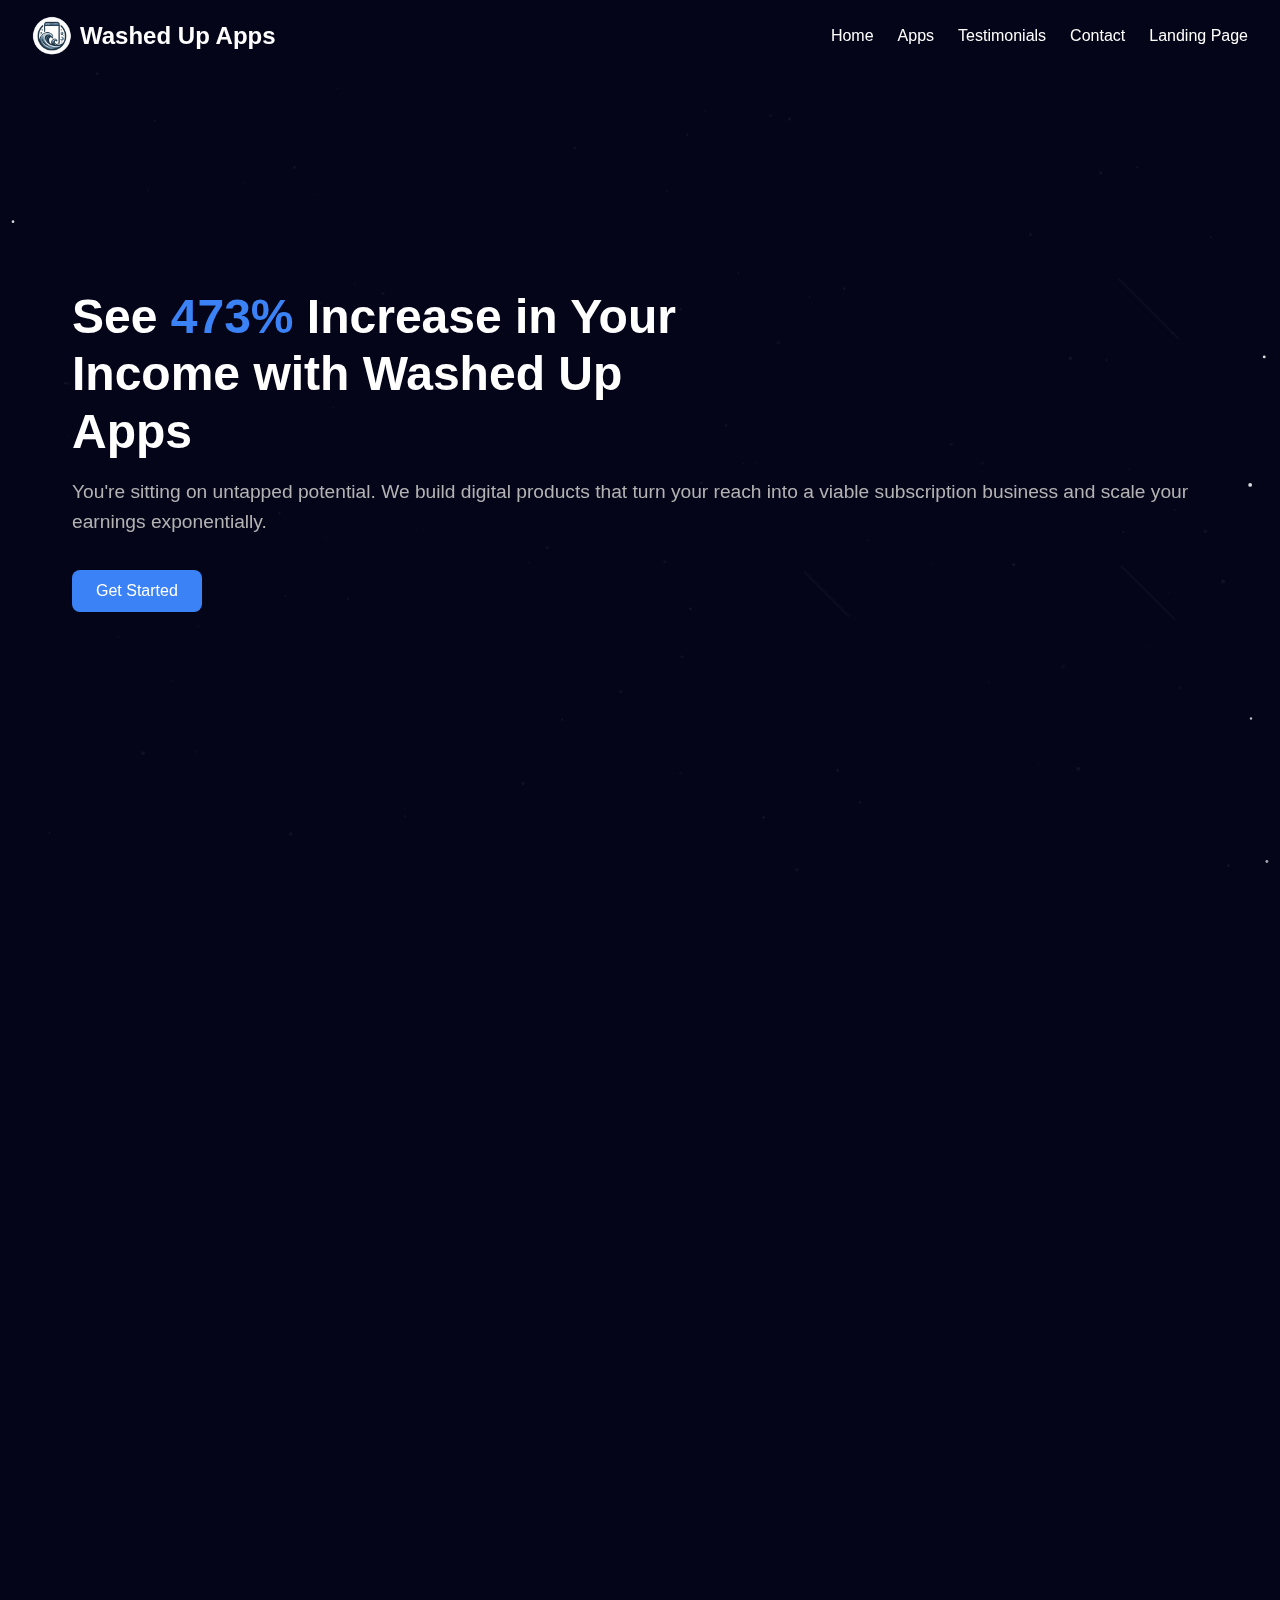
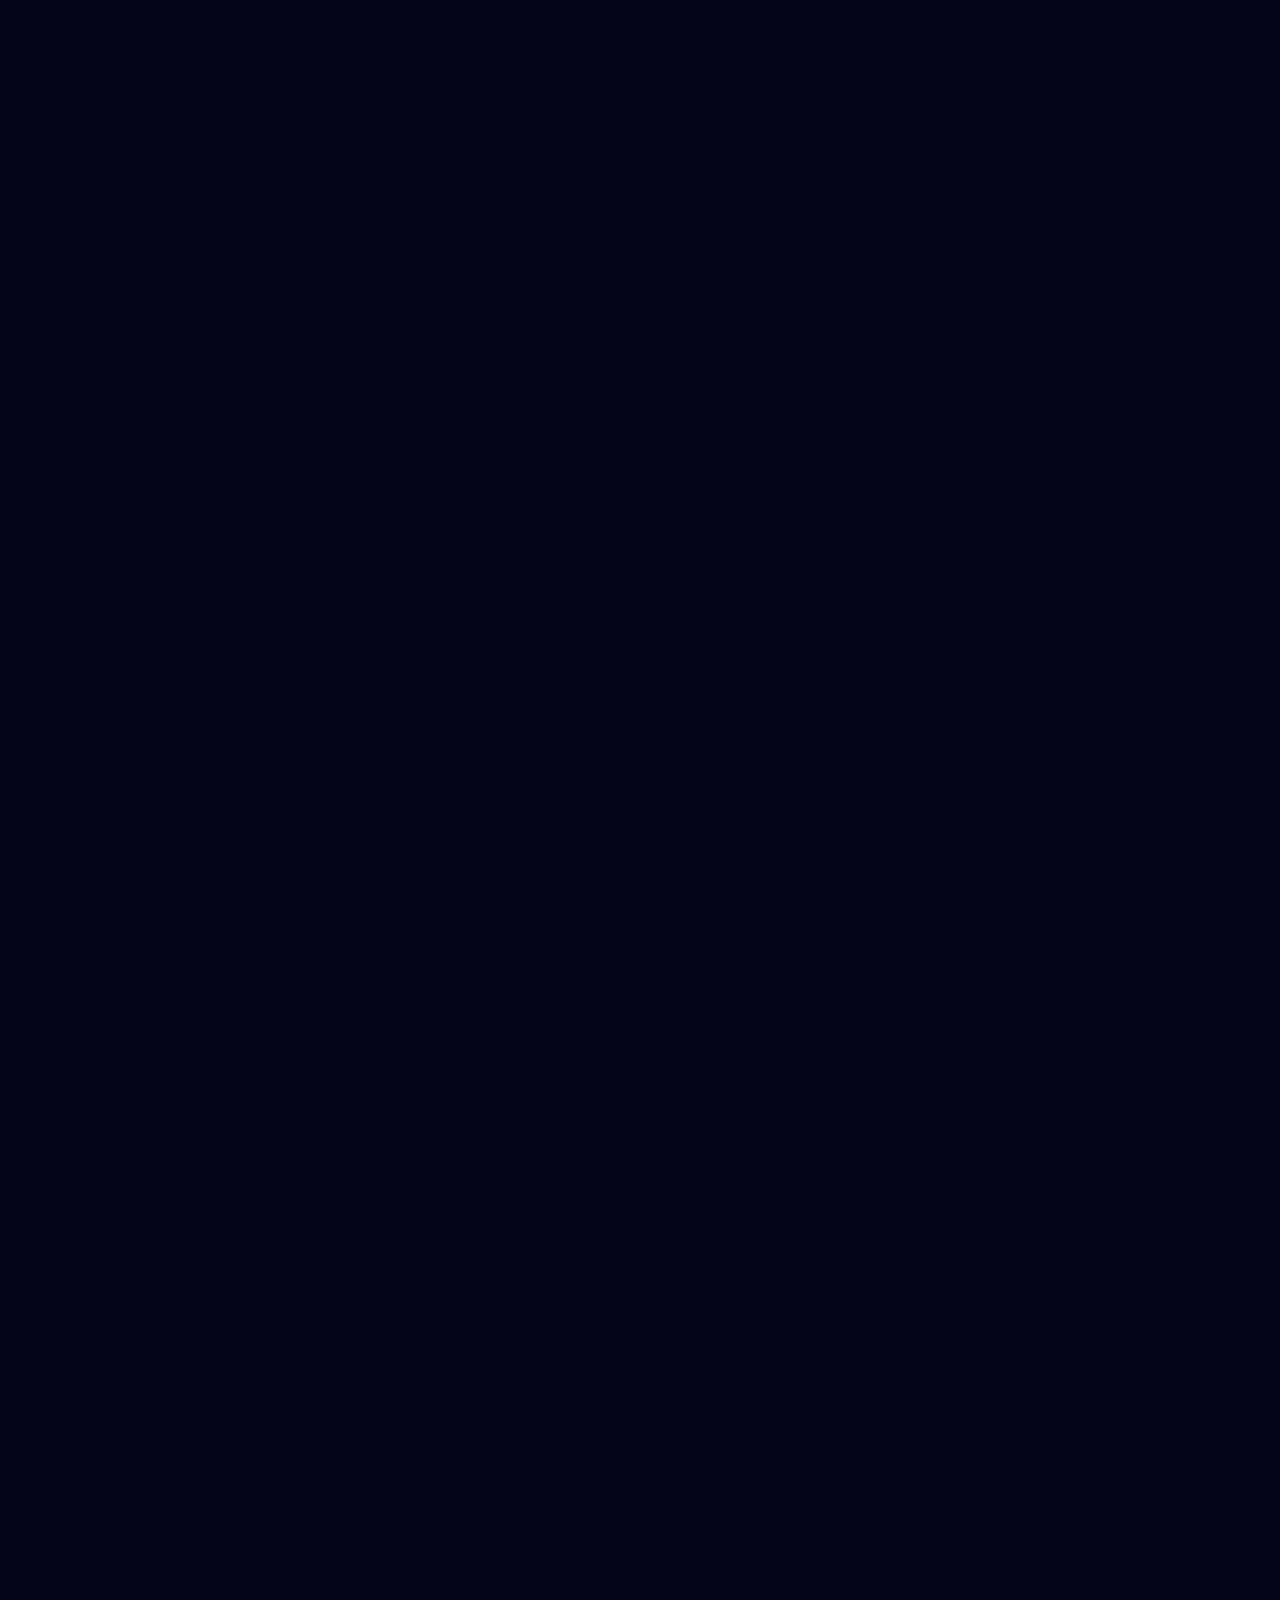
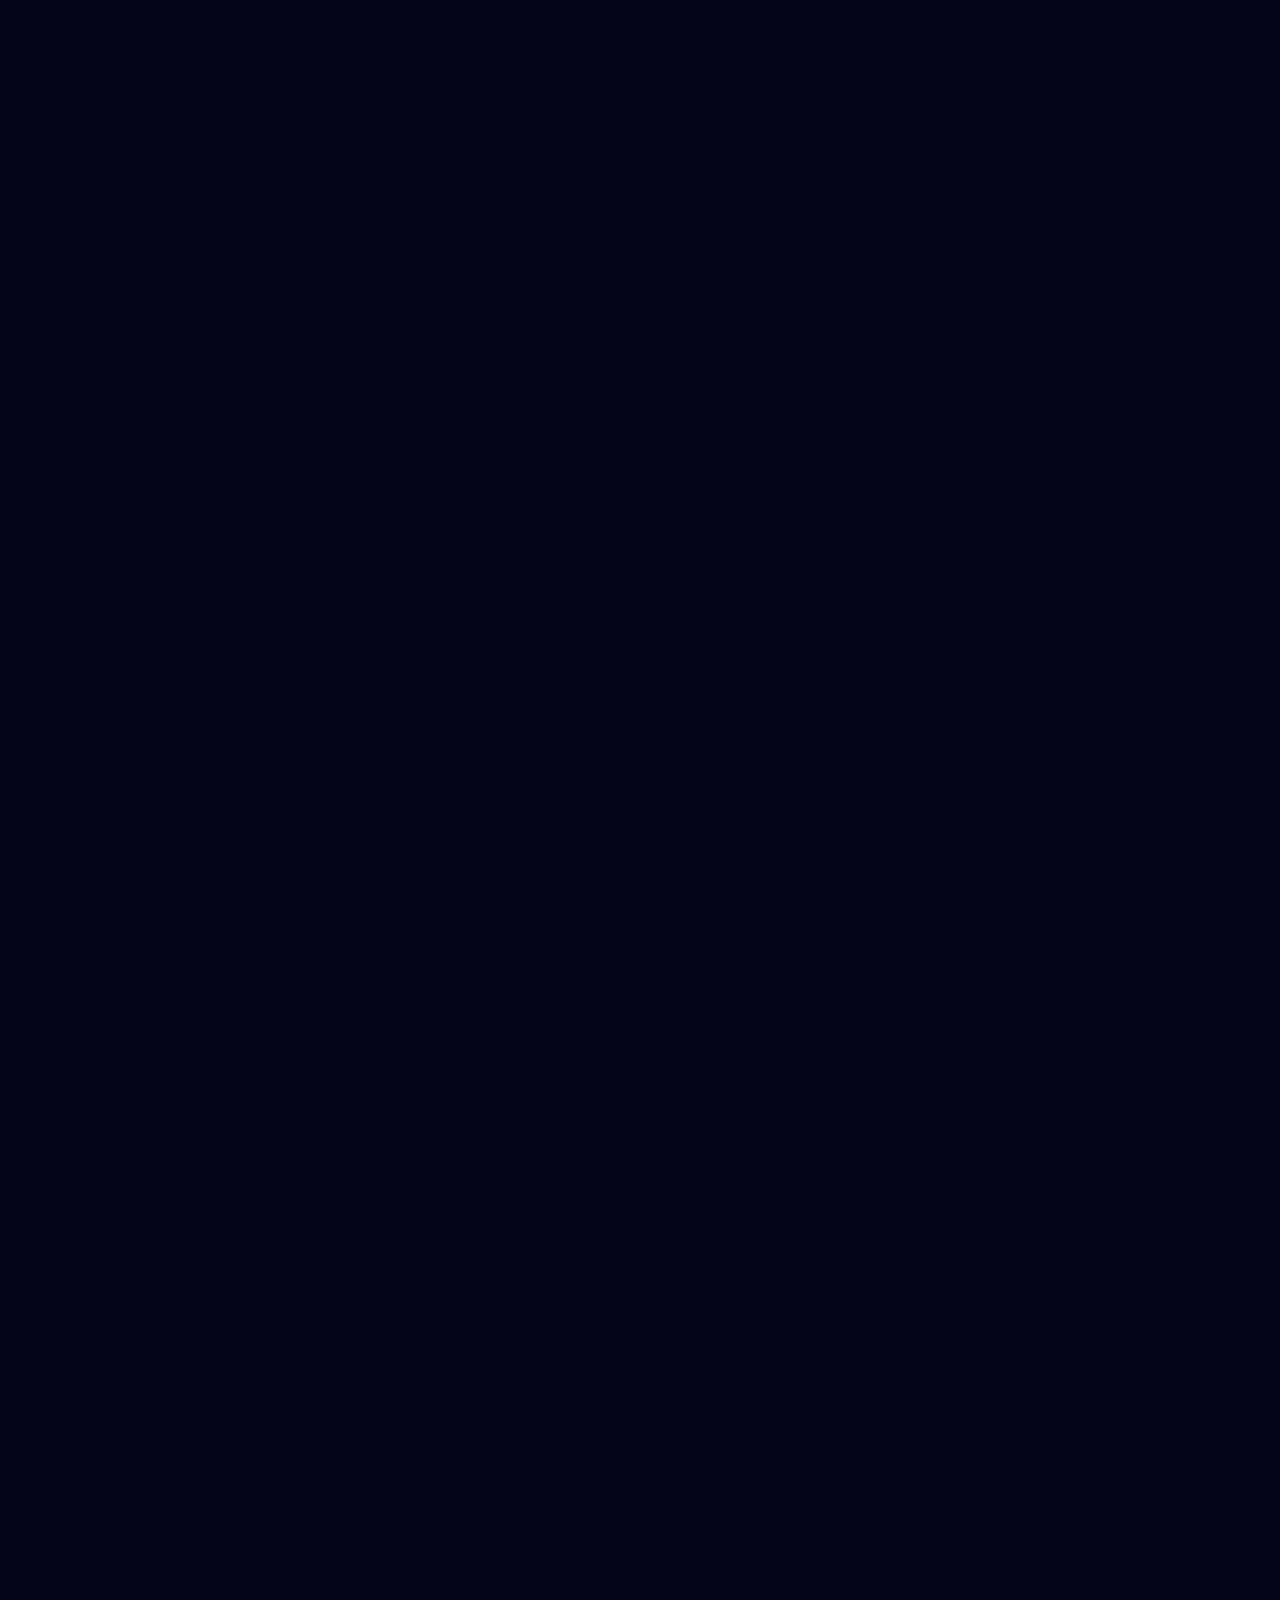
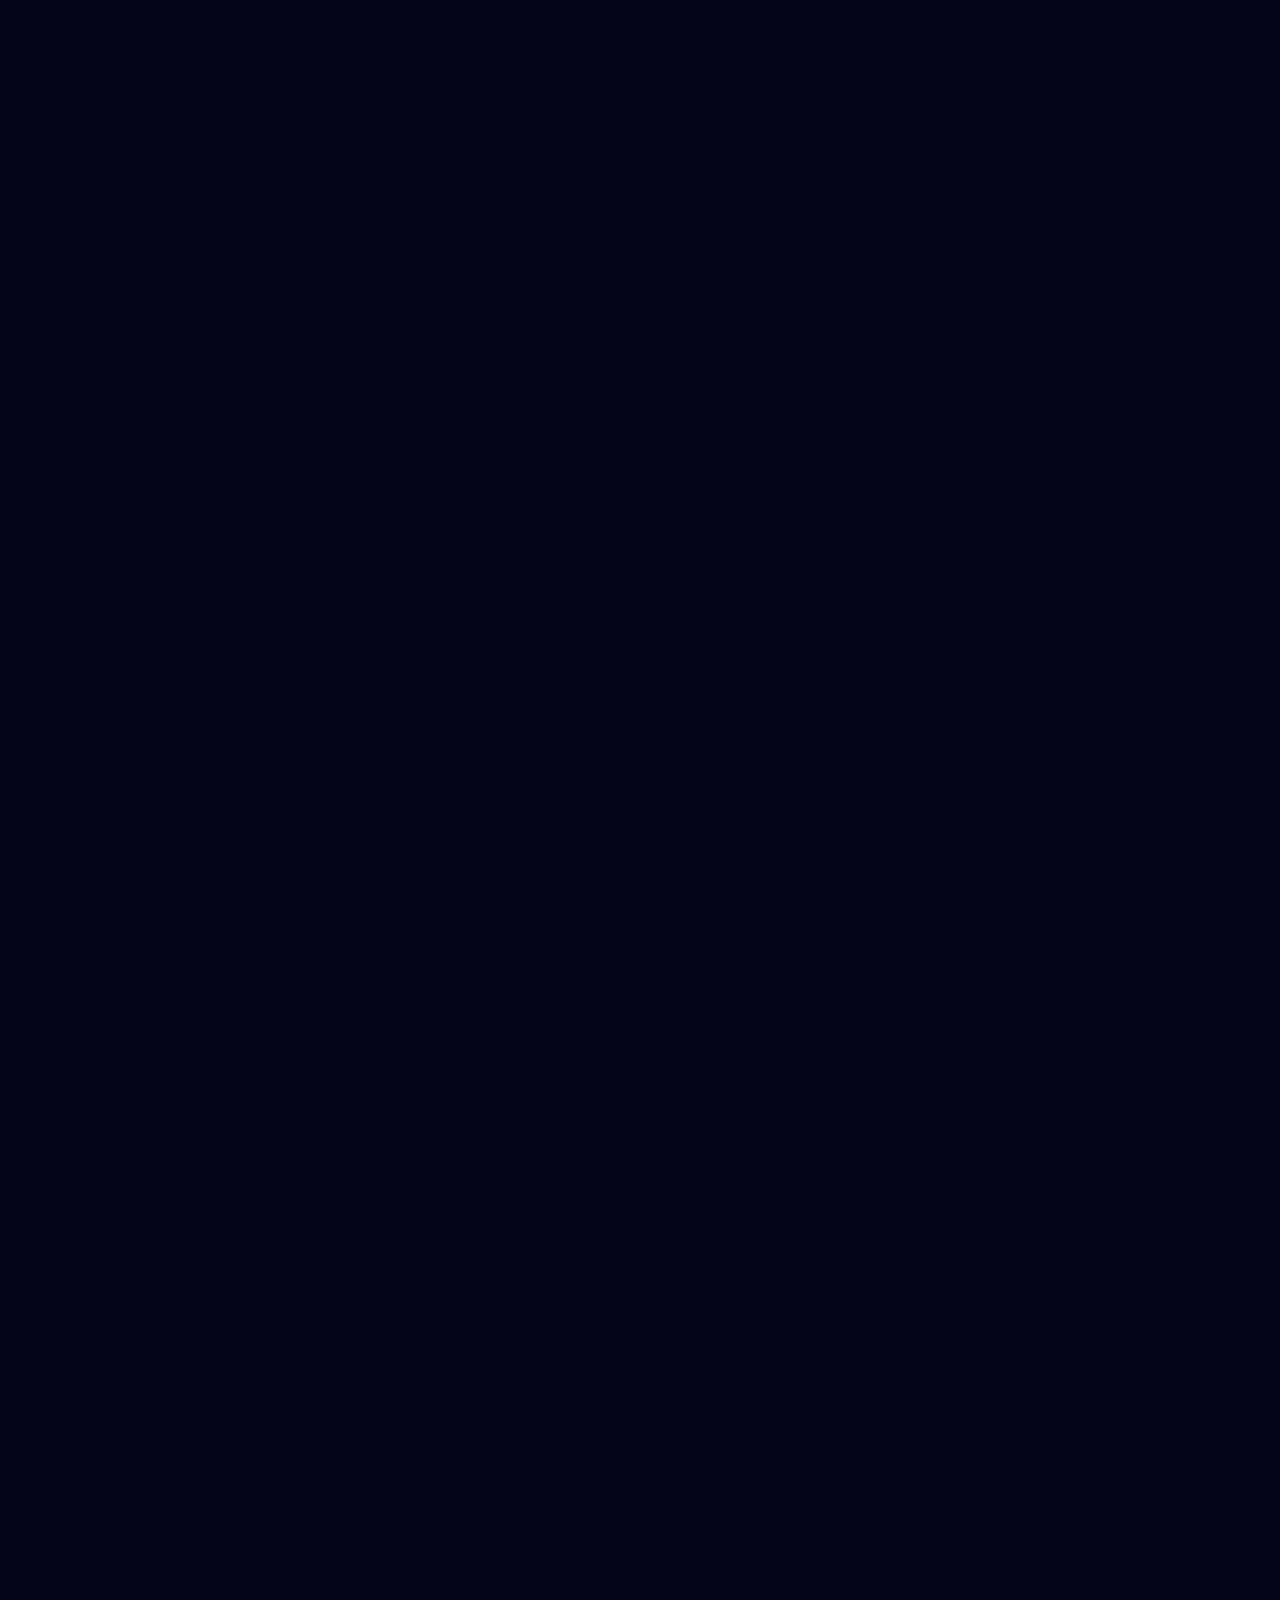
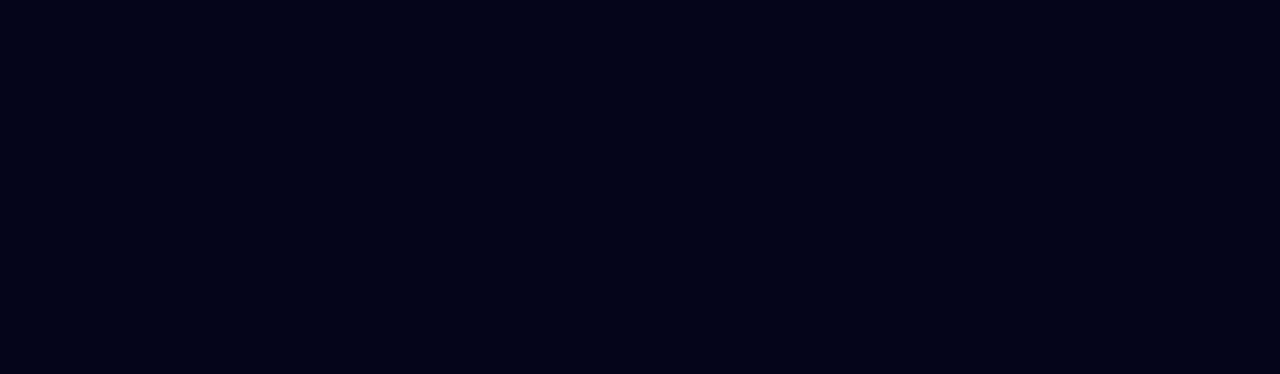
==== commit 5486669b: "stuff" ====
--- a/index.html
+++ b/index.html
@@ -926,7 +926,7 @@
         <h2>Some Apps We Worked On</h2>
 
         <!-- RizzGPT App Item -->
-        <div class="app-item animate image-left" id="app2" data-delay="0.2s">
+        <div class="app-item animate image-right" id="app2" data-delay="0.2s">
             <div class="app-image">
                 <img src="3.png" alt="RizzGPT Screenshot" loading="lazy">
             </div>
@@ -978,7 +978,7 @@
         </div>
 
         <!-- Bald AI App Item -->
-        <div class="app-item animate image-left" id="app3" data-delay="0.3s">
+        <div class="app-item animate image-right" id="app3" data-delay="0.3s">
             <div class="app-image">
                 <img src="baldai.png" alt="Bald AI Screenshot" loading="lazy">
             </div>
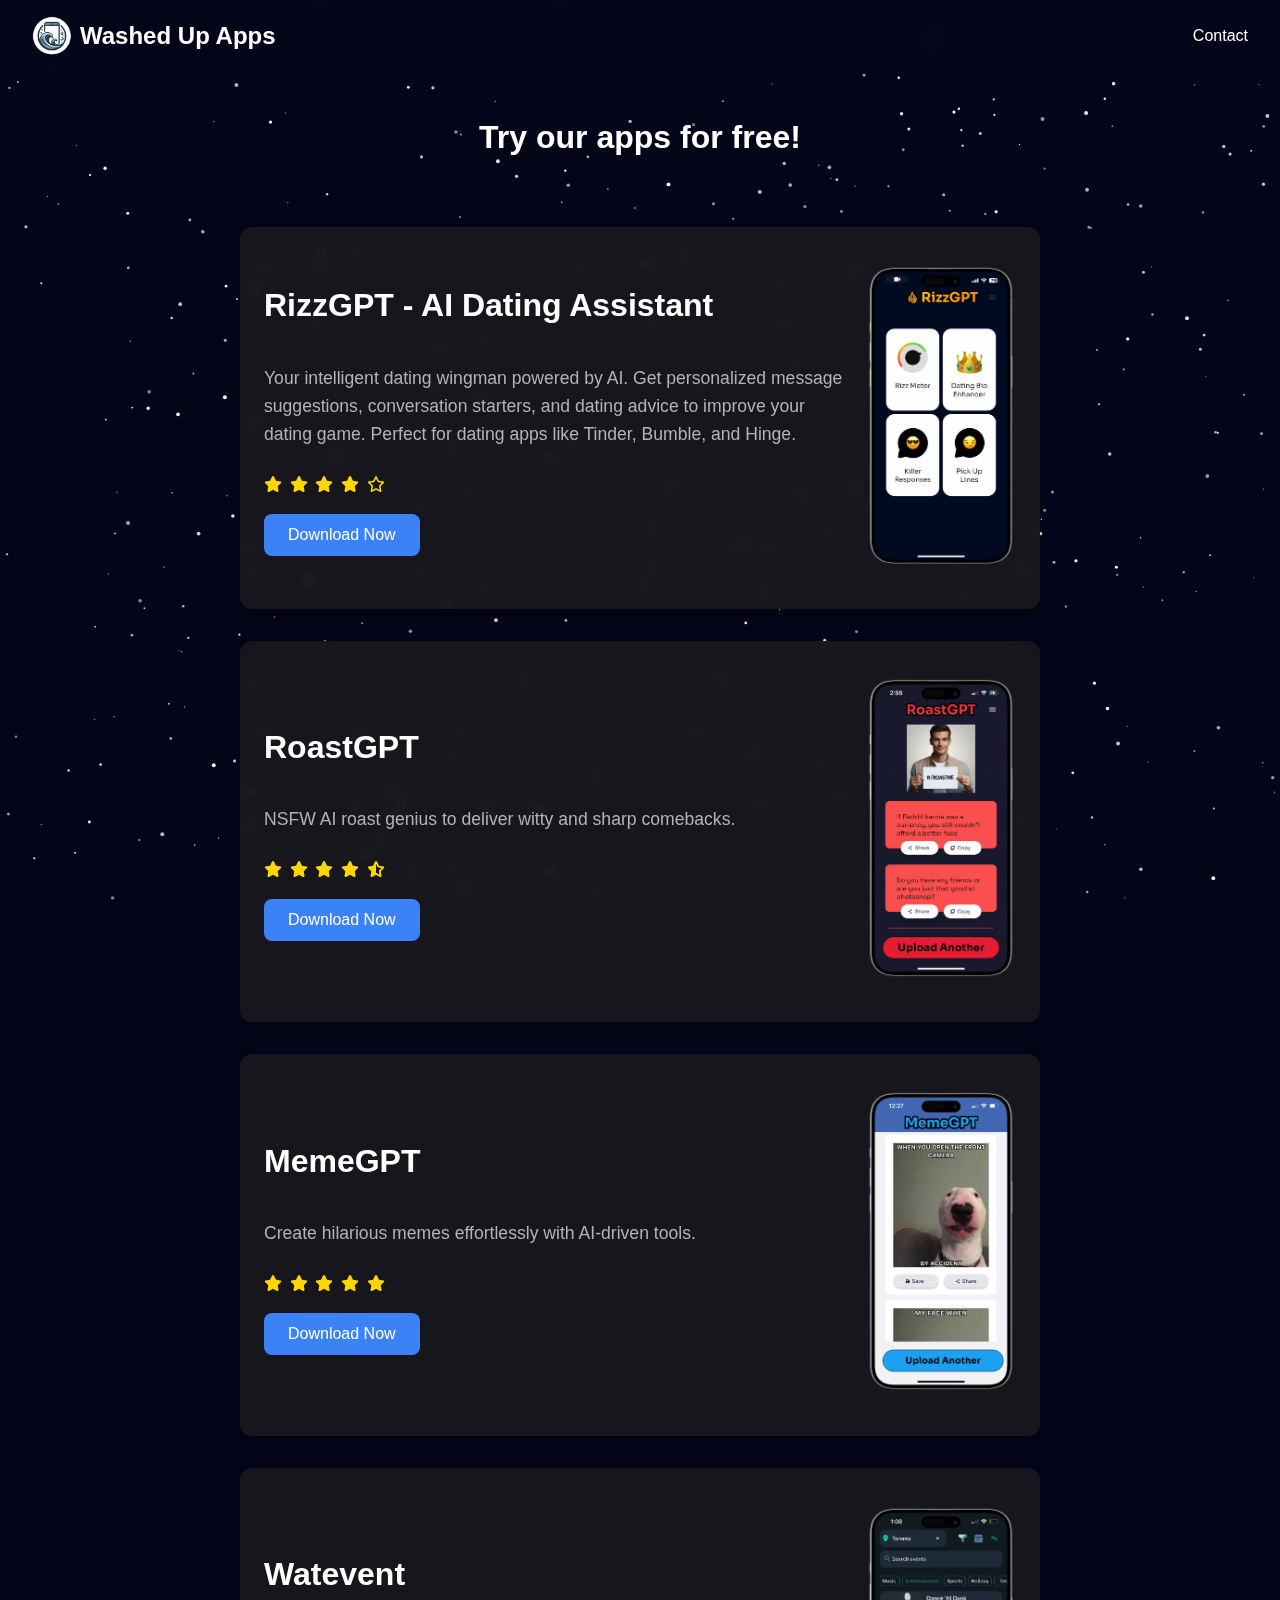
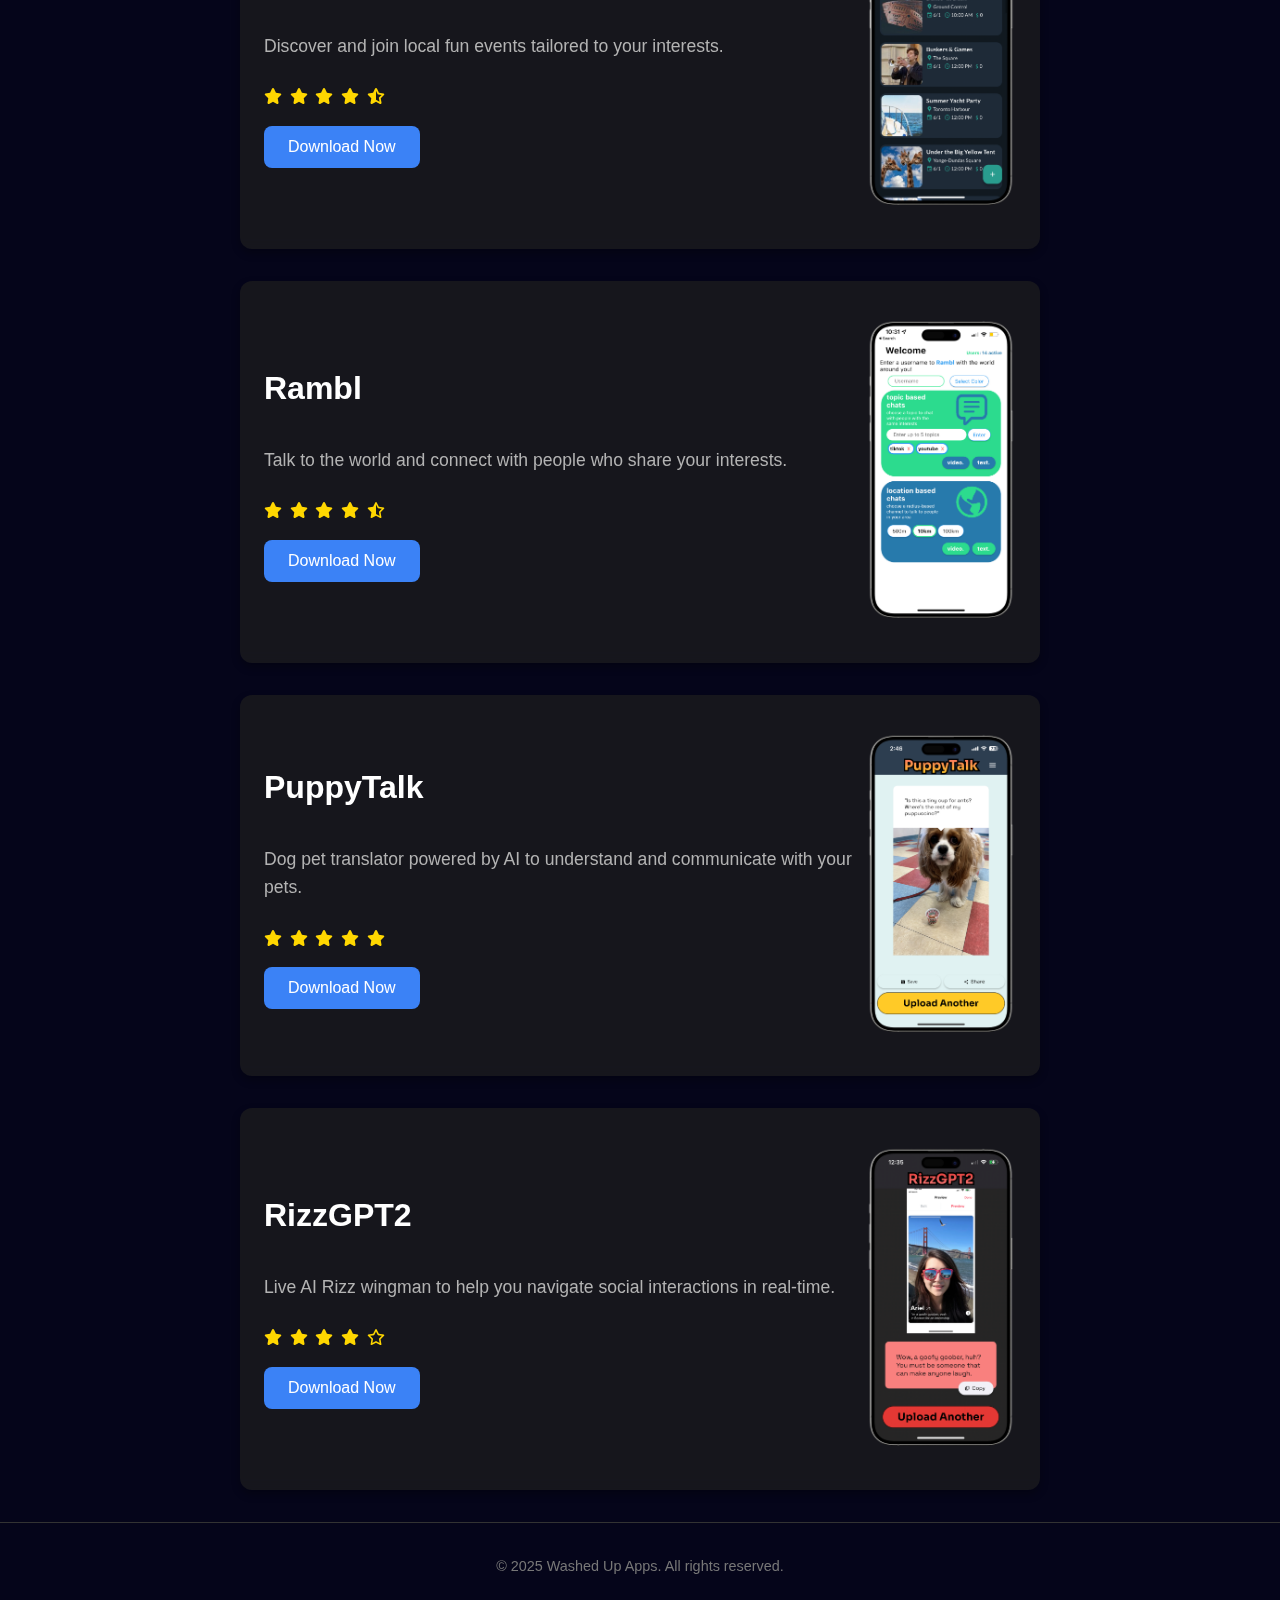
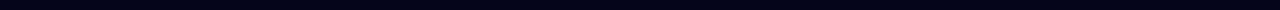
==== commit c141b468: "2025 copyright" ====
--- a/index.html
+++ b/index.html
@@ -1,15 +1,26 @@
 <!DOCTYPE html>
 <html lang="en">
 <head>
-    <!-- Meta Tags and Title -->
     <meta charset="UTF-8">
     <meta name="viewport" content="width=device-width, initial-scale=1.0">
-    <title>Washed Up Apps</title>
+    <meta name="description" content="Download our top-rated iOS apps: RizzGPT - AI dating assistant, RoastGPT - NSFW AI roasting, MemeGPT - AI meme creator, Watevent - local event finder, Rambl - social connection, PuppyTalk - pet translator, and RizzGPT2 - live AI wingman. Free on the App Store.">
+    <meta name="keywords" content="RizzGPT, RoastGPT, MemeGPT, Watevent, Rambl, PuppyTalk, RizzGPT2, AI dating app, AI meme generator, event finder app, pet translator app, social media app, iOS apps, App Store apps, artificial intelligence apps">
+    <meta name="author" content="Washed Up Apps">
+    <meta property="og:title" content="Download Free AI-Powered iOS Apps | Washed Up Apps">
+    <meta property="og:description" content="Get our collection of innovative AI apps: RizzGPT, RoastGPT, MemeGPT, Watevent, Rambl, PuppyTalk, and RizzGPT2. Transform dating, meme creation, event discovery, and more with our intelligent mobile applications.">
+    <meta property="og:image" content="https://washedupapps.com/wash.png">
+    <meta property="og:url" content="https://washedupapps.com">
+    <meta property="og:type" content="website">
+    <meta name="twitter:card" content="summary_large_image">
+    <meta name="twitter:title" content="Download Free AI-Powered iOS Apps | Washed Up Apps">
+    <meta name="twitter:description" content="Get our collection of innovative AI apps: RizzGPT, RoastGPT, MemeGPT, Watevent, Rambl, PuppyTalk, and RizzGPT2. Transform dating, meme creation, event discovery, and more with our intelligent mobile applications.">
+    <meta name="twitter:image" content="https://washedupapps.com/wash.png">
+    <link rel="canonical" href="https://washedupapps.com">
+    <title>Download Free AI-Powered iOS Apps | RizzGPT, RoastGPT, MemeGPT & More</title>
     <!-- Favicon -->
     <link rel="icon" href="wash.png" type="image/png">
     <!-- Font Awesome CDN for Icons -->
     <link rel="stylesheet" href="https://cdnjs.cloudflare.com/ajax/libs/font-awesome/6.4.0/css/all.min.css">
-    <!-- Styles -->
     <style>
         /* Reset and Base Styles */
         *, *::before, *::after {
@@ -21,16 +32,17 @@
         html, body {
             height: 100%;
             scroll-behavior: smooth;
-            overflow-y: scroll;
-            scroll-snap-type: y mandatory;
+            /* Removed overflow: hidden; */
         }
 
         body {
-            background-color: #05051a; /* Very dark blue */
+            background-color: #05051a; /* Changed to very dark blue */
             color: #E0E0E0;
             font-family: 'Helvetica Neue', Helvetica, Arial, sans-serif;
             line-height: 1.6;
             position: relative;
+            overflow-y: scroll;
+            scroll-snap-type: y mandatory;
             padding-top: 80px; /* Adjusted for fixed header */
         }
 
@@ -104,14 +116,6 @@
             width: 100%;
         }
 
-        /* Menu Icon */
-        .menu-icon {
-            display: none; /* Hidden by default */
-            cursor: pointer;
-            color: #FFFFFF;
-            font-size: 1.5rem;
-        }
-
         /* Canvas Background */
         #starfield {
             position: fixed;
@@ -136,7 +140,7 @@
 
         /* Hero Section */
         .hero-section {
-            background-color: rgba(5, 5, 26, 0.95);
+            background-color: rgba(10, 10, 42, 0.95); /* Adjusted to match new background */
             color: #FFFFFF;
             padding: 6rem 2rem;
             text-align: left;
@@ -184,63 +188,9 @@
             transform: translateY(-2px);
         }
 
-        /* New Revenue Section Styles */
-        .revenue-section {
-            background-color: rgba(5, 5, 26, 0.95);
-            color: #FFFFFF;
-            padding: 4rem 2rem;
-            display: flex;
-            align-items: flex-start;
-            max-width: 1200px;
-            margin: 0 auto;
-
-            align-items: center;
-            justify-content: center;
-            min-height: 100vh; /* Ensure full-screen height */
-            scroll-snap-align: start; /* Enable scroll snapping */
-        }
-
-        .revenue-content {
-            flex: 1;
-            padding-right: 2rem;
-        }
-
-        .revenue-content h2 {
-            font-size: 3rem;
-            font-weight: bold;
-            line-height: 1.2;
-        }
-
-        .revenue-image {
-            flex: 1;
-            justify-content: center;
-        }
-
-        .revenue-image img {
-            max-width: 80%;
-            height: auto;
-        }
-
-        @media (max-width: 992px) {
-            .revenue-section {
-                flex-direction: column;
-                text-align: center;
-            }
-
-            .revenue-content {
-                padding-right: 0;
-                margin-bottom: 2rem;
-            }
-
-            .revenue-image img {
-                max-width: 100%;
-            }
-
-        }
-
         /* Our Numbers Section */
         .numbers-section {
-            background-color: rgba(5, 5, 26, 0.0);
+            background-color: rgba(10, 10, 42, 0.95); /* Adjusted to match new background */
             padding: 4rem 2rem;
             text-align: center;
             color: #FFFFFF;
@@ -262,7 +212,7 @@
         }
 
         .number-box {
-            background-color: rgba(30, 30, 30, 0.7);
+            background-color: rgba(30, 30, 30, 0.85);
             border-radius: 12px;
             padding: 2rem;
             flex: 1 1 200px;
@@ -399,28 +349,14 @@
             margin-bottom: 1.5rem;
         }
 
-        /* App Stats */
-        .app-stats {
-            display: flex;
-            gap: 2rem;
+        /* Stars for Rating */
+        .stars {
+            color: #FFD700; /* Gold color for stars */
             margin-bottom: 1.5rem;
         }
 
-        .stat {
-            display: flex;
-            flex-direction: column;
-            align-items: flex-start;
-        }
-
-        .stat-number {
-            font-size: 1.2rem;
-            font-weight: 600;
-            color: #3B82F6;
-        }
-
-        .stat-label {
-            font-size: 0.9rem;
-            color: #CCCCCC;
+        .stars i {
+            margin-right: 0.2rem;
         }
 
         /* App Button */
@@ -443,7 +379,7 @@
 
         /* Testimonials Section */
         .testimonials-section {
-            background: rgba(5, 5, 26, 0.95);
+            background: rgba(10, 10, 42, 0.9); /* Adjusted to match new background */
             padding: 4rem 2rem;
             text-align: center;
             color: #FFFFFF;
@@ -458,12 +394,11 @@
         }
 
         .xyz-blurb {
-            background-color: rgba(5, 5, 26, 0.95);
+            background-color: rgba(10, 10, 42, 0.95); /* Adjusted to match new background */
             padding: 2rem;
             border-radius: 12px;
             margin-bottom: 3rem;
             max-width: 800px;
-            font-size: 1.5rem; /* Added this line to increase font size */
         }
 
         .testimonial-divider {
@@ -535,9 +470,30 @@
             margin-top: 0.5rem;
         }
 
+        /* Company Mission Section */
+        .company-mission {
+            background: rgba(10, 10, 42, 0.85); /* Adjusted to match new background */
+            padding: 4rem 2rem;
+            text-align: center;
+            color: #FFFFFF;
+        }
+
+        .company-mission h2 {
+            font-size: 2rem;
+            margin-bottom: 2rem;
+        }
+
+        .company-mission p {
+            max-width: 800px;
+            margin: 0 auto;
+            font-size: 1.2rem;
+            line-height: 1.8;
+            color: #B3B3B3;
+        }
+
         /* Contact Section */
         .contact-section {
-            background: rgba(5, 5, 26, 0.95);
+            background: rgba(10, 10, 42, 0.8); /* Adjusted to match new background */
             display: flex;
             flex-direction: column;
             align-items: center;
@@ -615,6 +571,10 @@
                 align-items: center;
             }
 
+            .app-item.image-left, .app-item.image-right {
+                flex-direction: column;
+            }
+
             .app-image {
                 max-width: 80%;
                 margin: 1rem 0;
@@ -653,9 +613,6 @@
 
             .hero-button {
                 align-self: center;       /* Centers the button */
-            }
-            .app-item.image-left, .app-item.image-right {
-                flex-direction: column;
             }
 
             /* Testimonials Adjustments */
@@ -683,30 +640,6 @@
             .testimonials-blurb {
                 font-size: 1rem;
             }
-
-            /* Mobile Navigation Menu */
-            .navigation {
-                display: none; /* Hide the navigation menu by default */
-                position: absolute;
-                top: 80px; /* Adjust according to header height */
-                left: 0;
-                width: 100%;
-                background: rgba(5, 5, 26, 0.95);
-                flex-direction: column;
-                align-items: center;
-                gap: 1rem;
-                padding: 1rem 0;
-                z-index: 9;
-            }
-            .navigation.active {
-                display: flex; /* Show the navigation menu when active */
-            }
-            .menu-icon {
-                display: block; /* Show the menu icon on small screens */
-            }
-            .site-header {
-                justify-content: space-between; /* Adjust header alignment */
-            }
         }
 
         @media (max-width: 768px) {
@@ -817,28 +750,6 @@
             .testimonials-blurb {
                 font-size: 0.9rem;
             }
-        }
-        /* Styling for Explore All Apps button */
-        .explore-all-container {
-            display: flex;
-            justify-content: center;
-        }
-
-        .explore-all-button {
-            background-color: #3B82F6;
-            color: #FFFFFF;
-            padding: 0.75rem 1.5rem;
-            border: none;
-            border-radius: 8px;
-            cursor: pointer;
-            transition: background-color 0.3s, transform 0.3s;
-            font-size: 1.2rem;
-            font-weight: 500;
-        }
-
-        .explore-all-button:hover {
-            background-color: #2563EB;
-            transform: translateY(-2px);
         }
 
         /* Section Break Styling */
@@ -864,66 +775,17 @@
             <img src="wash.png" alt="Washed Up Apps Logo" class="logo">
             <span class="site-title">Washed Up Apps</span>
         </div>
-        <!-- Hamburger Menu Icon -->
-        <div class="menu-icon" id="menu-icon">
-            <i class="fas fa-bars"></i>
-        </div>
-        <!-- Navigation Menu -->
-        <nav class="navigation" id="nav-menu">
-            <a href="#hero" class="nav-link">Home</a>
-            <a href="#apps" class="nav-link">Apps</a>
-            <a href="#testimonials" class="nav-link">Testimonials</a>
-            <a href="#contact" class="nav-link">Contact</a>
-            <a href="https://washedupapps.com/apps" class="nav-link">Landing Page</a>
+        <nav class="navigation">
+            <a href="https://twitter.com/ariwasch" class="nav-link">Contact</a>
         </nav>
     </header>
 
     <!-- Canvas for Moving Starry Background -->
     <canvas id="starfield"></canvas>
 
-    <!-- Hero Section -->
-    <section class="hero-section" id="hero">
-        <h1>See <span class="highlight">473%</span> Increase in Your Income with Washed Up Apps</h1>
-        <p class="hero-blurb">You're sitting on untapped potential. We build digital products that turn your reach into a viable subscription business and scale your earnings exponentially.</p>
-        <button class="hero-button" onclick="window.location.href='#contact'">Get Started</button>
-    </section>
-
-    <!-- New Revenue Stream Section -->
-    <section class="revenue-section">
-        <div class="revenue-content">
-            <h2>Unlock a New Revenue Stream</h2>
-        </div>
-        <div class="revenue-image">
-            <img src="revenuecatchat.png" alt="Revenue Stream Image" loading="lazy">
-        </div>
-    </section>
-
-    <!-- Break Before Numbers Section -->
-    <div class="section-break"></div>
-
-    <!-- Our Numbers Section -->
-    <section class="numbers-section">
-        <h2>Our Numbers Speak for Themselves</h2>
-        <div class="numbers-container">
-            <div class="number-box">
-                <div class="number">160K+</div>
-                <div class="label">Downloads</div>
-            </div>
-            <div class="number-box">
-                <div class="number">16</div>
-                <div class="label">Apps Launched</div>
-            </div>
-            <div class="number-box">
-                <div class="number">4M+</div>
-                <div class="label">App Impressions</div>
-            </div>
-        </div>
-    </section>
-
     <!-- App Portfolio Section -->
     <section class="app-portfolio" id="apps">
-        <br>
-        <h2>Some Apps We Worked On</h2>
+        <h2>Try our apps for free!</h2>
 
         <!-- RizzGPT App Item -->
         <div class="app-item animate image-right" id="app2" data-delay="0.2s">
@@ -931,194 +793,142 @@
                 <img src="3.png" alt="RizzGPT Screenshot" loading="lazy">
             </div>
             <div class="app-details">
-                <h2 class="app-title">RizzGPT</h2>
-                <p class="app-description">Your AI-powered dating wingman to craft the perfect messages.</p>
-                <div class="app-stats">
-                    <div class="stat">
-                        <span class="stat-number">70K+</span>
-                        <span class="stat-label">Downloads</span>
-                    </div>
-                    <div class="stat">
-                        <span class="stat-number">1M+</span>
-                        <span class="stat-label">Impressions</span>
-                    </div>
-                    <div class="stat">
-                        <span class="stat-number">4.1/5</span>
-                        <span class="stat-label">Rating</span>
-                    </div>
+                <h2 class="app-title">RizzGPT - AI Dating Assistant</h2>
+                <p class="app-description">Your intelligent dating wingman powered by AI. Get personalized message suggestions, conversation starters, and dating advice to improve your dating game. Perfect for dating apps like Tinder, Bumble, and Hinge.</p>
+                <div class="stars">
+                    <i class="fas fa-star"></i>
+                    <i class="fas fa-star"></i>
+                    <i class="fas fa-star"></i>
+                    <i class="fas fa-star"></i>
+                    <i class="far fa-star"></i>
                 </div>
-                <button class="app-button" onclick="window.location.href='https://apps.apple.com/us/app/rizzgpt-ai-dating-wingman/id6444730312?platform=iphone'">More Info</button>
+                <button class="app-button" onclick="window.location.href='https://apps.apple.com/us/app/rizzgpt-ai-dating-wingman/id6444730312?platform=iphone'">Download Now</button>
             </div>
         </div>
 
+        <!-- RoastGPT App Item -->
+        <div class="app-item animate image-right" id="app8" data-delay="1.6s">
+            <div class="app-image">
+                <img src="roast.png" alt="RoastGPT Screenshot" loading="lazy">
+            </div>
+            <div class="app-details">
+                <h2 class="app-title">RoastGPT</h2>
+                <p class="app-description">NSFW AI roast genius to deliver witty and sharp comebacks.</p>
+                <div class="stars">
+                    <i class="fas fa-star"></i>
+                    <i class="fas fa-star"></i>
+                    <i class="fas fa-star"></i>
+                    <i class="fas fa-star"></i>
+                    <i class="fas fa-star-half-alt"></i>
+                </div>
+                <button class="app-button" onclick="window.location.href='https://apps.apple.com/us/app/roastgpt-nsfw-ai-roast-genius/id6502788758?platform=iphone'">Download Now</button>
+            </div>
+        </div>
+
         <!-- MemeGPT App Item -->
-        <div class="app-item animate image-right" id="app2" data-delay="0.2s">
+        <div class="app-item animate image-right" id="app3" data-delay="0.4s">
             <div class="app-image">
                 <img src="5.png" alt="MemeGPT Screenshot" loading="lazy">
             </div>
             <div class="app-details">
                 <h2 class="app-title">MemeGPT</h2>
                 <p class="app-description">Create hilarious memes effortlessly with AI-driven tools.</p>
-                <div class="app-stats">
-                    <div class="stat">
-                        <span class="stat-number">10K+</span>
-                        <span class="stat-label">Downloads</span>
-                    </div>
-                    <div class="stat">
-                        <span class="stat-number">400K+</span>
-                        <span class="stat-label">Impressions</span>
-                    </div>
-                    <div class="stat">
-                        <span class="stat-number">4.9/5</span>
-                        <span class="stat-label">Rating</span>
-                    </div>
+                <div class="stars">
+                    <i class="fas fa-star"></i>
+                    <i class="fas fa-star"></i>
+                    <i class="fas fa-star"></i>
+                    <i class="fas fa-star"></i>
+                    <i class="fas fa-star"></i>
                 </div>
-                <button class="app-button" onclick="window.location.href='https://apps.apple.com/us/app/memegpt-ai-meme-generator/id6476749813'">More Info</button>
+                <button class="app-button" onclick="window.location.href='https://apps.apple.com/us/app/memegpt-ai-meme-generator/id6476749813?platform=iphone'">Download Now</button>
             </div>
         </div>
 
-        <!-- Bald AI App Item -->
-        <div class="app-item animate image-right" id="app3" data-delay="0.3s">
-            <div class="app-image">
-                <img src="baldai.png" alt="Bald AI Screenshot" loading="lazy">
-            </div>
-            <div class="app-details">
-                <h2 class="app-title">Bald AI</h2>
-                <p class="app-description">Track, manage, and fight hair loss with an AI companion made to regain your confidence.</p>
-                <div class="app-stats">
-                    <div class="stat">
-                        <span class="stat-number">50K+</span>
-                        <span class="stat-label">Downloads</span>
-                    </div>
-                    <div class="stat">
-                        <span class="stat-number">1M+</span>
-                        <span class="stat-label">Impressions</span>
-                    </div>
-                    <div class="stat">
-                        <span class="stat-number">4.8/5</span>
-                        <span class="stat-label">Rating</span>
-                    </div>
-                </div>
-                <button class="app-button" onclick="window.location.href='#'">Download Now</button>
-            </div>
-        </div>
-
         <!-- Watevent App Item -->
-        <div class="app-item animate image-right" id="app4" data-delay="0.4s">
+        <div class="app-item animate image-right" id="app4" data-delay="0.8s">
             <div class="app-image">
                 <img src="4.png" alt="Watevent Screenshot" loading="lazy">
             </div>
             <div class="app-details">
                 <h2 class="app-title">Watevent</h2>
                 <p class="app-description">Discover and join local fun events tailored to your interests.</p>
-                <div class="app-stats">
-                    <div class="stat">
-                        <span class="stat-number">5K+</span>
-                        <span class="stat-label">Downloads</span>
-                    </div>
-                    <div class="stat">
-                        <span class="stat-number">100K+</span>
-                        <span class="stat-label">Impressions</span>
-                    </div>
-                    <div class="stat">
-                        <span class="stat-number">4.9/5</span>
-                        <span class="stat-label">Rating</span>
-                    </div>
+                <div class="stars">
+                    <i class="fas fa-star"></i>
+                    <i class="fas fa-star"></i>
+                    <i class="fas fa-star"></i>
+                    <i class="fas fa-star"></i>
+                    <i class="fas fa-star-half-alt"></i>
                 </div>
-                <button class="app-button" onclick="window.location.href='https://apps.apple.com/us/app/watevent-local-fun-events/id6475428219?platform=iphone'">More Info</button>
+                <button class="app-button" onclick="window.location.href='https://apps.apple.com/us/app/watevent-local-fun-events/id6475428219?platform=iphone'">Download Now</button>
             </div>
         </div>
-        <div class="explore-all-container">
-            <button class="explore-all-button" onclick="window.location.href='https://washedupapps.com/apps'">See More</button>
+
+        <!-- Rambl App Item -->
+        <div class="app-item animate image-right" id="app5" data-delay="1.0s">
+            <div class="app-image">
+                <img src="rambl.png" alt="Rambl Screenshot" loading="lazy">
+            </div>
+            <div class="app-details">
+                <h2 class="app-title">Rambl</h2>
+                <p class="app-description">Talk to the world and connect with people who share your interests.</p>
+                <div class="stars">
+                    <i class="fas fa-star"></i>
+                    <i class="fas fa-star"></i>
+                    <i class="fas fa-star"></i>
+                    <i class="fas fa-star"></i>
+                    <i class="far fa-star-half-alt"></i>
+                </div>
+                <button class="app-button" onclick="window.location.href='https://apps.apple.com/us/app/rambl-talk-to-the-world/id1568942515?platform=iphone'">Download Now</button>
+            </div>
         </div>
-    
-        <br>
-        <br>
+
+        <!-- PuppyTalk App Item -->
+        <div class="app-item animate image-right" id="app6" data-delay="1.2s">
+            <div class="app-image">
+                <img src="puppy.png" alt="PuppyTalk Screenshot" loading="lazy">
+            </div>
+            <div class="app-details">
+                <h2 class="app-title">PuppyTalk</h2>
+                <p class="app-description">Dog pet translator powered by AI to understand and communicate with your pets.</p>
+                <div class="stars">
+                    <i class="fas fa-star"></i>
+                    <i class="fas fa-star"></i>
+                    <i class="fas fa-star"></i>
+                    <i class="fas fa-star"></i>
+                    <i class="fas fa-star"></i>
+                </div>
+                <button class="app-button" onclick="window.location.href='https://apps.apple.com/us/app/puppytalk-dog-pet-translator/id6479205338?platform=iphone'">Download Now</button>
+            </div>
+        </div>
+
+        <!-- RizzGPT2 App Item -->
+        <div class="app-item animate image-right" id="app7" data-delay="1.4s">
+            <div class="app-image">
+                <img src="rizz2.png" alt="RizzGPT2 Screenshot" loading="lazy">
+            </div>
+            <div class="app-details">
+                <h2 class="app-title">RizzGPT2</h2>
+                <p class="app-description">Live AI Rizz wingman to help you navigate social interactions in real-time.</p>
+                <div class="stars">
+                    <i class="fas fa-star"></i>
+                    <i class="fas fa-star"></i>
+                    <i class="fas fa-star"></i>
+                    <i class="fas fa-star"></i>
+                    <i class="far fa-star"></i>
+                </div>
+                <button class="app-button" onclick="window.location.href='https://apps.apple.com/us/app/rizzgpt2-live-ai-rizz-wingman/id6476828503?platform=iphone'">Download Now</button>
+            </div>
+        </div>
 
         <!-- Add more app-item divs as needed -->
     </section>
 
-    <!-- Break Before Testimonials Section -->
-    <div class="section-break"></div>
-
-    <!-- Testimonials Section with Integrated XYZ Blurb -->
-    <section class="testimonials-section" id="testimonials">
-        <div class="xyz-blurb">
-            <p>At Washed Up Apps, we specialize in crafting innovative apps that transform your ideas into engaging digital experiences, delivering exceptional results for our clients.</p>
-        </div>
-        <div class="testimonial-divider"></div>
-
-        <div class="testimonial-container">
-            <!-- First Testimonial -->
-            <div class="testimonial">
-                <div class="testimonial-image">
-                    <img src="face.jpg" alt="Aadit Sheth profile picture" class="profile-pic">
-                </div>
-                <div>
-                    <blockquote>
-                        "Partnering with Washed Up Apps made all the difference. I'm not technical at all, but they helped me go from idea to launch effortlessly. My income tripled, and the audience loved the product."
-                    </blockquote>
-                    <div class="stars">
-                        <i class="fas fa-star"></i>
-                        <i class="fas fa-star"></i>
-                        <i class="fas fa-star"></i>
-                        <i class="fas fa-star"></i>
-                        <i class="fas fa-star"></i>
-                    </div>
-                    <cite>
-                        Aadit Sheth (@aaditsh)<br>
-                        <span class="influencer-info">Twitter Influencer (296k followers)</span>
-                    </cite>
-                </div>
-            </div>
-            <!-- Second Testimonial -->
-            <div class="testimonial">
-                <div class="testimonial-image">
-                    <img src="3e8.jpeg" alt="Jane Doe profile picture" class="profile-pic">
-                </div>
-                <div>
-                    <blockquote>
-                        "Working with Washed Up Apps was a game-changer. Their expertise in AI and app development helped me create a product that my audience couldn't get enough of. My revenue soared beyond expectations."
-                    </blockquote>
-                    <div class="stars">
-                        <i class="fas fa-star"></i>
-                        <i class="fas fa-star"></i>
-                        <i class="fas fa-star"></i>
-                        <i class="fas fa-star"></i>
-                        <i class="fas fa-star"></i>
-                    </div>
-                    <cite>
-                        @3.0e8<br>
-                        <span class="influencer-info">TikTok Content Creator (195k followers)</span>
-                    </cite>
-                </div>
-            </div>
-        </div>
-    </section>
-
-    <!-- Contact Section -->
-    <section class="contact-section" id="contact">
-        <h2>Connect with Us</h2>
-        <div class="social-links">
-            <a href="https://x.com/ariwasch" target="_blank" aria-label="Ari's Twitter Profile">
-                <i class="fab fa-twitter"></i> Ari
-            </a>
-            <a href="https://x.com/amaan_shabeer" target="_blank" aria-label="Amaan's Twitter Profile">
-                <i class="fab fa-twitter"></i> Amaan
-            </a>
-            <a href="https://x.com/diabyismael" target="_blank" aria-label="Ismael's Twitter Profile">
-                <i class="fab fa-twitter"></i> Ismael
-            </a>
-
-        </div>
-    </section>
-
-    <!-- Footer -->
+    <!-- Footer Section -->
     <footer>
-        &copy; 2024 Washed Up Apps. All rights reserved.
+        &copy; 2025 Washed Up Apps. All rights reserved.
     </footer>
 
-    <!-- JavaScript for Scroll-triggered Animations, Hamburger Menu, and Starfield with Shooting Stars -->
+    <!-- JavaScript for Scroll-triggered Animations and Starfield -->
     <script>
         // Starfield and Shooting Stars Animation
         const canvas = document.getElementById('starfield');
@@ -1171,60 +981,44 @@
 
             reset() {
                 this.x = Math.random() * canvas.width;
-                this.y = 0; // Start from top
-                this.length = Math.random() * 100 + 50; // Length between 50 to 150
-                this.speed = Math.random() * 10 + 10; // Speed between 10 to 20
+                this.y = Math.random() * canvas.height * 0.5; // Start from the top half
+                this.length = Math.random() * 80 + 10;
+                this.speed = Math.random() * 10 + 6;
+                this.angle = Math.random() * Math.PI / 3 + Math.PI / 6; // Between 30 and 60 degrees
                 this.opacity = 1;
-                this.angle = Math.PI / 4; // 45 degrees
-                this.velocityX = Math.cos(this.angle) * this.speed;
-                this.velocityY = Math.sin(this.angle) * this.speed;
-                this.isActive = true;
-                // Random delay before next shooting star
-                this.delay = Math.random() * 5000; // 0 to 5 seconds
-                this.timer = 0;
-            }
-
-            update(deltaTime) {
-                if (!this.isActive) {
-                    this.timer += deltaTime;
-                    if (this.timer >= this.delay) {
-                        this.reset();
-                    }
-                    return;
+                this.trail = [];
+            }
+
+            update() {
+                const vx = Math.cos(this.angle) * this.speed;
+                const vy = Math.sin(this.angle) * this.speed;
+                this.x += vx;
+                this.y += vy;
+                this.trail.push({x: this.x, y: this.y});
+                if (this.trail.length > 10) {
+                    this.trail.shift();
                 }
 
-                this.x += this.velocityX;
-                this.y += this.velocityY;
-
                 // Fade out
-                this.opacity -= 0.01;
-                if (this.opacity <= 0) {
-                    this.isActive = false;
+                this.opacity -= 0.02;
+                if (this.opacity <= 0 || this.x > canvas.width || this.y > canvas.height) {
+                    this.reset();
                 }
-
-                // Remove if out of bounds
-                if (this.x > canvas.width + this.length || this.y > canvas.height + this.length) {
-                    this.isActive = false;
-                }
             }
 
             draw(ctx) {
-                if (!this.isActive) return;
-
                 ctx.beginPath();
                 ctx.moveTo(this.x, this.y);
-                ctx.lineTo(this.x - this.velocityX * this.length / this.speed, this.y - this.velocityY * this.length / this.speed);
+                ctx.lineTo(this.x - Math.cos(this.angle) * this.length, this.y - Math.sin(this.angle) * this.length);
                 ctx.strokeStyle = `rgba(255, 255, 255, ${this.opacity})`;
                 ctx.lineWidth = 2;
                 ctx.stroke();
             }
         }
 
-        // Initialize stars and shooting stars
+        // Initialize stars
         const stars = [];
-        const shootingStars = [];
-        const numStars = 100;
-        const numShootingStars = 3; // Number of shooting stars to manage
+        const numStars = 400;
 
         for (let i = 0; i < numStars; i++) {
             const x = Math.random() * canvas.width;
@@ -1235,24 +1029,30 @@
             stars.push(new Star(x, y, radius, speed, opacity));
         }
 
-        for (let i = 0; i < numShootingStars; i++) {
+        // Initialize shooting stars
+        const shootingStars = [];
+        const shootingStarInterval = 200000000; // Increased time between shooting stars to 200,000 ms (200 seconds)
+
+        function createShootingStar() {
             shootingStars.push(new ShootingStar());
-        }
-
-        let lastTime = performance.now();
+            // Schedule next shooting star
+            setTimeout(createShootingStar, shootingStarInterval + Math.random() * 3000);
+        }
+
+        // Start shooting stars
+        createShootingStar();
 
         // Animation loop
-        function animate(time) {
-            const deltaTime = time - lastTime;
-            lastTime = time;
-
+        function animate() {
             ctx.clearRect(0, 0, canvas.width, canvas.height);
+            // Draw stars
             for (let star of stars) {
                 star.update();
                 star.draw(ctx);
             }
+            // Draw shooting stars
             for (let shootingStar of shootingStars) {
-                shootingStar.update(deltaTime);
+                shootingStar.update();
                 shootingStar.draw(ctx);
             }
             requestAnimationFrame(animate);
@@ -1284,15 +1084,35 @@
             appItems.forEach(item => {
                 observer.observe(item);
             });
-
-            // Hamburger Menu Toggle
-            const menuIcon = document.getElementById('menu-icon');
-            const navMenu = document.getElementById('nav-menu');
-
-            menuIcon.addEventListener('click', function() {
-                navMenu.classList.toggle('active');
-            });
         });
+    </script>
+
+    <!-- Add structured data for better SEO -->
+    <script type="application/ld+json">
+    {
+      "@context": "https://schema.org",
+      "@type": "Organization",
+      "name": "Washed Up Apps",
+      "url": "https://washedupapps.com",
+      "logo": "https://washedupapps.com/wash.png",
+      "sameAs": [
+        "https://twitter.com/ariwasch"
+      ],
+      "offers": [
+        {
+          "@type": "SoftwareApplication",
+          "name": "RizzGPT",
+          "operatingSystem": "iOS",
+          "applicationCategory": "LifestyleApplication",
+          "offers": {
+            "@type": "Offer",
+            "price": "0",
+            "priceCurrency": "USD"
+          }
+        },
+        // Add similar structured data for each app
+      ]
+    }
     </script>
 </body>
 </html>
